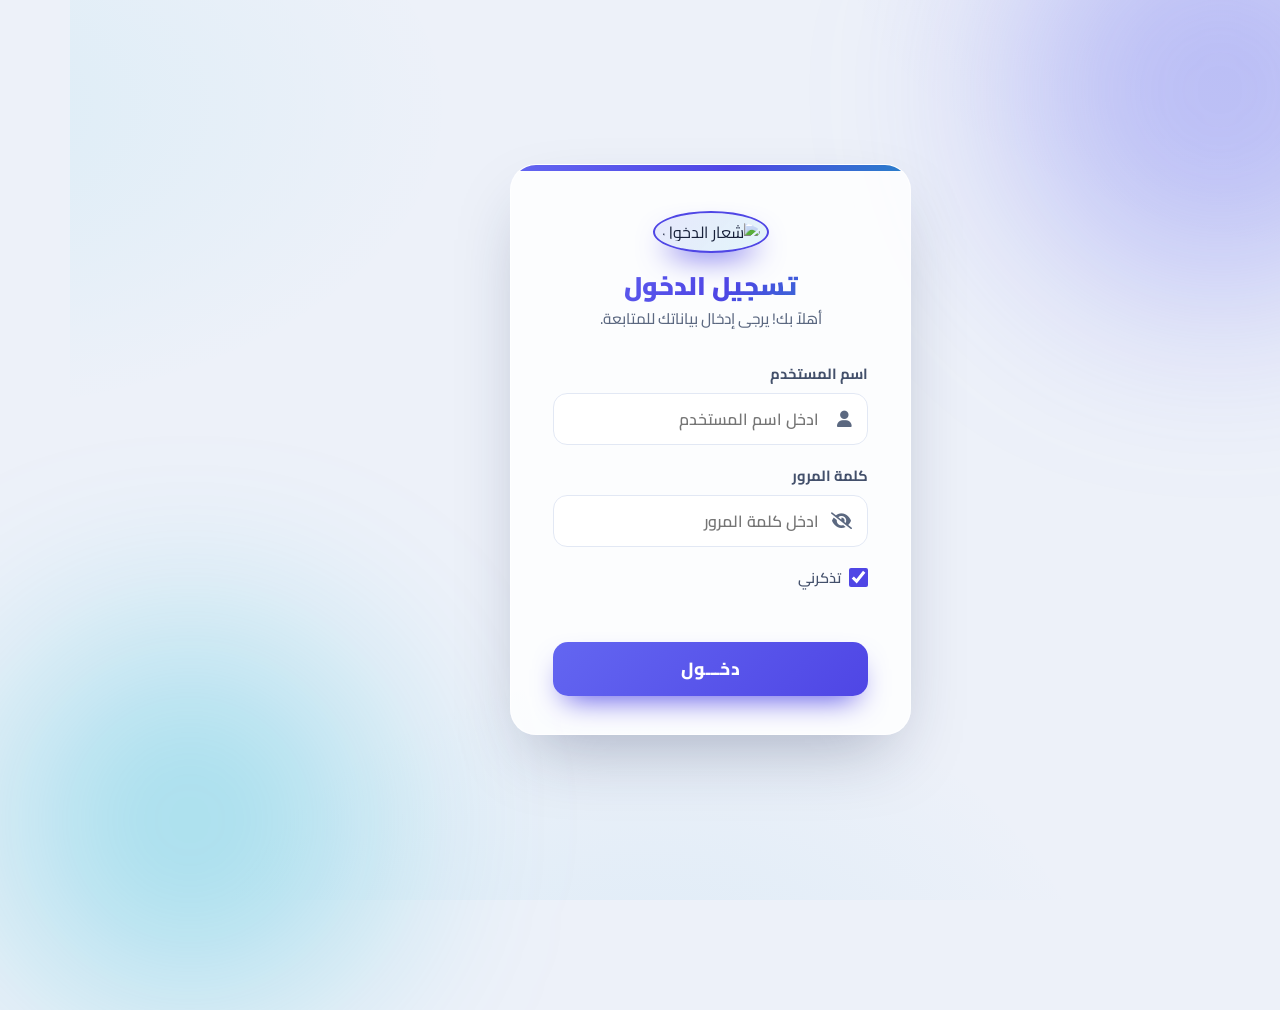
==== index.html @ 840cb621 "Add files via upload" ====
<!DOCTYPE html>
<html lang="ar" dir="rtl">
<head>
    <meta charset="UTF-8">
    <meta name="viewport" content="width=device-width, initial-scale=1.0">
    <title>تسجيل الدخول - لوحة التحكم</title>
    <link rel="preconnect" href="https://cdn.jsdelivr.net" crossorigin>
    <link rel="preconnect" href="https://cdnjs.cloudflare.com" crossorigin>
    <link rel="preconnect" href="https://code.jquery.com" crossorigin>
    <link rel="preconnect" href="https://unpkg.com" crossorigin>
    <link rel="dns-prefetch" href="https://cdn.jsdelivr.net">
    <link rel="dns-prefetch" href="https://cdnjs.cloudflare.com">
    <link rel="dns-prefetch" href="https://code.jquery.com">
    <link rel="dns-prefetch" href="https://unpkg.com">
<link href="https://cdn.jsdelivr.net/npm/bootstrap@5.2.3/dist/css/bootstrap.min.css" rel="stylesheet" integrity="sha384-rbsA2VBKQhggwzxH7pPCaAqO46MgnOM80zW1RWuH61DGLwZJEdK2Kadq2F9CUG65" crossorigin="anonymous">
<link rel="stylesheet" href="https://cdnjs.cloudflare.com/ajax/libs/font-awesome/6.1.1/css/all.min.css" integrity="sha384-/frq1SRXYH/bSyou/HUp/hib7RVN1TawQYja658FEOodR/FQBKVqT9Ol+Oz3Olq5" crossorigin="anonymous" referrerpolicy="no-referrer">
<link href="https://cdn.jsdelivr.net/npm/select2@4.1.0-rc.0/dist/css/select2.min.css" rel="stylesheet" integrity="sha384-OXVF05DQEe311p6ohU11NwlnX08FzMCsyoXzGOaL+83dKAb3qS17yZJxESl8YrJQ" crossorigin="anonymous" />
<link rel="stylesheet" href="https://cdn.jsdelivr.net/npm/select2-bootstrap-5-theme@1.3.0/dist/select2-bootstrap-5-theme.rtl.min.css" integrity="sha384-dHmYdBULIlN1UT/7MFm1UJxGu3C9ZSlZsdfWUpvgCU1wIvwTX2vzDO45ndkHLFgS" crossorigin="anonymous" />
    <link rel="stylesheet" href="style.css">
    <link rel="icon" href="icons/icon.svg" type="image/svg+xml">
    <link rel="manifest" href="manifest.json">
    <meta name="theme-color" content="#4f46e5">
</head>
<body>

    <div id="app-splash" aria-hidden="true">
        <div class="splash-inner">
            <div class="splash-logo"><i class="fa-solid fa-file-lines"></i></div>
            <div class="splash-title">لوحة التحكم</div>
            <div class="splash-loader"></div>
        </div>
    </div>

    <!-- ================================================================
         شاشة تسجيل الدخول
    ================================================================= -->
    <section id="view-login">
        <div class="login-container">
            <div class="login-form">
                <div class="form-header">
                    <img src="https://cdn-icons-png.flaticon.com/512/295/295128.png" alt="شعار الدخول">
                    <h2>تسجيل الدخول</h2>
                    <p>أهلاً بك! يرجى إدخال بياناتك للمتابعة.</p>
                </div>

                <form id="loginForm">
                    <div class="input-group">
                        <label for="username">اسم المستخدم</label>
                        <div class="input-field">
                            <input type="text" id="username" placeholder="ادخل اسم المستخدم" required>
                            <i class="fa-solid fa-user icon"></i>
                        </div>
                    </div>
                    <div class="input-group">
                        <label for="password">كلمة المرور</label>
                        <div class="input-field">
                            <input type="password" id="password" placeholder="ادخل كلمة المرور" required>
                            <i class="fa-solid fa-eye-slash icon toggle-password"></i>
                        </div>
                    </div>

                    <div class="remember-me-group">
                        <input type="checkbox" id="rememberMe" class="remember-check" checked>
                        <label for="rememberMe">تذكرني</label>
                    </div>

                    <p id="errorMessage" class="error-message"></p>
                    <button type="submit" class="submit-btn">دخـــول</button>
                </form>
            </div>
        </div>
    </section>

    <!-- ================================================================
         هيكل التطبيق (الشل) — يظهر بعد تسجيل الدخول
    ================================================================= -->
    <div id="app-shell" class="d-none">
        <!-- =========== NAVBAR START =========== -->
        <nav class="navbar navbar-expand-lg navbar-light bg-white shadow-sm">
            <div class="container-fluid">
                <a class="navbar-brand" href="#/reports">
                    <i class="fa-solid fa-file-lines"></i>
                    لوحة التحكم
                </a>
                <button class="navbar-toggler" type="button" data-bs-toggle="collapse" data-bs-target="#mainNav" aria-controls="mainNav" aria-expanded="false" aria-label="Toggle navigation">
                    <span class="navbar-toggler-icon"></span>
                </button>
                <div class="collapse navbar-collapse" id="mainNav">
                    <ul class="navbar-nav mb-2 mb-lg-0">
                        <li class="nav-item">
                            <a class="nav-link nav-link-reports" data-route="reports" href="#/reports"><i class="fa-solid fa-file-lines me-1"></i>إدخال التقارير</a>
                        </li>
                        <li class="nav-item">
                            <a class="nav-link nav-link-history" data-route="history" href="#/history"><i class="fa-solid fa-clock-rotate-left me-1"></i>سجل التعديلات</a>
                        </li>
                        <li class="nav-item">
                            <a class="nav-link nav-link-movement" data-route="movement" href="#/movement"><i class="fa-solid fa-boxes-stacked me-1"></i>سحب / مرتجع مواد</a>
                        </li>
                        <li class="nav-item"><a class="nav-link nav-link-attendance" data-route="attendance" href="#/attendance"><i class="fa-solid fa-user-clock me-1"></i>الدوام</a></li>
                        <li class="nav-item"><a class="nav-link nav-link-dashboard" data-route="dashboard" href="#/dashboard"><i class="fa-solid fa-chart-line me-1"></i>التحليلات</a></li>
<li class="nav-item"><a class="nav-link nav-link-users" data-route="users" href="#/users" style="display:none;"><i class="fa-solid fa-users-gear me-1"></i>المستخدمون</a></li>
                    </ul>
                    <div class="d-flex align-items-center me-auto">
                        <button type="button" class="btn btn-sm btn-outline-primary me-2" data-refresh-cache title="جلب أحدث البيانات من Google Sheets">
                            <i class="fa-solid fa-arrows-rotate me-1"></i>تحديث البيانات
                        </button>
                        <span id="syncPendingBadge" class="sync-badge d-none" title="عناصر بانتظار المزامنة"></span>
                        <button type="button" class="dark-mode-toggle me-2" id="darkModeToggle" title="تبديل الوضع الداكن/الفاتح">
                            <i class="fa-solid fa-moon"></i><i class="fa-solid fa-sun"></i>
                        </button>
                        <span id="welcomeMessage" class="navbar-text me-3"></span>&nbsp;&nbsp;
                        <button id="logoutBtn" class="btn btn-sm btn-outline-danger"><i class="fa-solid fa-sign-out-alt me-1"></i>تسجيل الخروج</button>
                    </div>
                </div>
            </div>
        </nav>
        <!-- =========== NAVBAR END =========== -->

        <div id="offline-status" class="position-fixed top-0 start-50 translate-middle-x mt-2 px-3 py-2 rounded-pill shadow-sm small fw-bold" style="z-index:1080;display:none;"></div>
        <div id="toast-notification" class="toast-container">
            <div class="toast-message"></div>
        </div>

        <!-- V69: إشعارات الرفض — تظهر للموظف عند فتح الحساب (تقرير/دوام/حركة مادة مرفوضة) -->
        <div id="rejection-notices" class="px-3 mt-2"></div>

        <main id="view-root">

            <!-- ==================== شاشة التقارير ==================== -->
            <section id="view-reports" class="d-none">
                <div class="page-hero">
                    <div class="page-hero-inner">
                        <div class="page-hero-icon"><i class="fa-solid fa-file-lines"></i></div>
                        <div>
                            <h1 class="page-hero-title">إدخال التقارير</h1>
                            <p class="page-hero-sub">سجّل تقارير المبيعات والمصاريف وحركات النقطة ميدانيًا مع دعم المسح الضوئي بالباركود.</p>
                        </div>
                    </div>
                </div>

                <div class="main-container">
                    <form id="reportForm" class="needs-validation" novalidate>
                        <!-- Report Info Card -->
                        <div class="card form-card">
                            <div class="card-header collapsible-header" data-bs-toggle="collapse" data-bs-target="#collapseReportInfo">
                                <span><i class="fa-solid fa-file-invoice me-2"></i>معلومات التقرير الأساسية</span>
                                <i class="fa-solid fa-chevron-up collapse-icon"></i>
                            </div>
                            <div id="collapseReportInfo" class="collapse show">
                                <div class="card-body">
                                    <div class="row g-3">
                                        <div class="col-md-4 location-field">
                                            <label class="form-label">المحافظة</label>
                                            <div class="location-control">
                                                <select id="governorate" class="form-select" required><option value="" selected disabled>اختر...</option></select>
                                                <button type="button" class="btn btn-outline-success location-add-btn" data-add-location="governorate" title="إضافة محافظة" aria-label="إضافة محافظة"><i class="fa-solid fa-plus"></i></button>
                                            </div>
                                        </div>
                                        <div class="col-md-4 location-field">
                                            <label class="form-label">المنطقة</label>
                                            <div class="location-control">
                                                <select id="region" class="form-select" required><option value="" selected disabled>اختر...</option></select>
                                                <button type="button" class="btn btn-outline-success location-add-btn" data-add-location="region" title="إضافة منطقة" aria-label="إضافة منطقة"><i class="fa-solid fa-plus"></i></button>
                                            </div>
                                        </div>
                                        <div class="col-md-4 location-field">
                                            <label class="form-label">اسم المحل</label>
                                            <div class="location-control">
                                                <select id="market_name" class="form-select" required><option value="" selected disabled>اختر...</option></select>
                                                <button type="button" class="btn btn-outline-success location-add-btn" data-add-location="market" title="إضافة اسم محل" aria-label="إضافة اسم محل"><i class="fa-solid fa-plus"></i></button>
                                            </div>
                                        </div>
                                        <div class="col-12">
                                            <div class="border rounded-3 p-3 bg-light">
                                                <div class="d-flex flex-wrap align-items-center justify-content-between gap-2 mb-2">
                                                    <span class="form-label mb-0 fw-bold"><i class="fa-solid fa-location-dot me-1"></i>موقع المحل (GPS)</span>
                                                <div class="d-flex flex-wrap align-items-center gap-2">
                                                    <button type="button" class="btn btn-outline-primary btn-sm" id="getMyLocationBtn" title="تحديد موقع المحل عبر نظام تحديد المواقع"><i class="fa-solid fa-location-crosshairs me-1"></i>تحديد موقعي</button>
                                                    <span id="gpsStatus" class="small text-muted"></span>
                                                    <a id="openMapsLink" class="btn btn-sm btn-outline-secondary d-none" target="_blank" rel="noopener"><i class="fa-solid fa-map me-1"></i>فتح في خرائط جوجل</a>
                                                </div>
                                                </div>
                                                <div class="row g-2">
                                                    <div class="col-md-6">
                                                        <label class="form-label small text-muted mb-1">خط العرض (latitude)</label>
                                                        <input type="text" id="latitude" class="form-control form-control-sm" readonly placeholder="—" autocomplete="off">
                                                    </div>
                                                    <div class="col-md-6">
                                                        <label class="form-label small text-muted mb-1">خط الطول (longitude)</label>
                                                        <input type="text" id="longitude" class="form-control form-control-sm" readonly placeholder="—" autocomplete="off">
                                                    </div>
                                                </div>
                                            </div>
                                        </div>
                                        <div class="col-md-4"><label class="form-label">نوع الحملة</label><select id="campaign" class="form-select" required><option value="" selected disabled>اختر...</option><option value="بن الحموي">بن الحموي</option><option value="ايس كوفي">ايس كوفي</option><option value="سيتي كافيه">سيتي كافيه</option><option value="مرة سائلة">مرة سائلة</option><option value="شاملة">شاملة</option><option value="مهرجان">مهرجان</option></select></div>
                                        <div class="col-md-4"><label class="form-label">نوع الحدث</label><select id="event" class="form-select" required><option value="" selected disabled>اختر...</option><option value="ترويج مباشر">ترويج مباشر</option><option value="ترويج وبيع غير مباشر">ترويج وبيع غير مباشر</option><option value="ترويج وبيع مباشر">ترويج وبيع مباشر</option><option value="ترويج مولات">ترويج مولات</option></select></div>
                                        <div class="col-md-4"><label class="form-label">عدد أيام الحدث</label><input type="number" id="eventDays" class="form-control" min="1" value="1" required/></div>
                                        <div class="col-md-4"><label class="form-label">التاريخ</label><input type="date" id="date" class="form-control" required/></div>
                                        <div class="col-md-4"><label class="form-label">من الساعة</label><input type="time" id="timeFrom" class="form-control" required/></div>
                                        <div class="col-md-4"><label class="form-label">إلى الساعة</label><input type="time" id="timeTo" class="form-control" required/></div>
                                        <hr class="my-3">
                                        <div class="col-md-4"><label class="form-label">المشرف</label><input type="text" id="supervisor" class="form-control" readonly></div>
                                        <div class="col-md-4"><label class="form-label">تبعية الجرد</label><select id="inventoryDependency" class="form-select" required><option value="" selected disabled>اختر...</option></select></div>
                                        <div class="col-md-4"><label class="form-label">منسق النقطة</label><select id="coordinator" class="form-select" required><option value="" selected disabled>اختر...</option></select></div>
                                        <div class="col-md-8">
                                            <label class="form-label">الأشخاص المتواجدين ضمن النقطة</label>
                                            <input type="hidden" id="promoter1" value="">
                                            <input type="hidden" id="promoter2" value="">
                                            <input type="hidden" id="promoter3" value="">
                                            <input type="hidden" id="promoter4" value="">
                                            <button type="button" class="btn btn-outline-primary w-100 text-start" id="openPromotersBtn">
                                                <center><i class="fa-solid fa-users me-1"></i>
                                                <span id="selectedPromotersText">اختر الأشخاص المتواجدين ضمن النقطة...</span></center>
                                            </button>
                                            <div id="selectedPromotersBadges" class="mt-2 d-flex flex-wrap gap-1"></div>
                                        </div>
                                        <div class="col-md-4">
                                            <label class="form-label" for="phoneNumber">رقم هاتف صاحب المحل</label>
                                            <input type="tel" id="phoneNumber" class="form-control" inputmode="tel" autocomplete="tel" placeholder="09XXXXXX65" style="text-align: right;">
                                        </div>
                                    </div>
                                </div>
                            </div>
                        </div>

                        <!-- Sales Card -->
                        <div class="card form-card" id="salesCard">
                            <div class="card-header collapsible-header" data-bs-toggle="collapse" data-bs-target="#collapseSalesTable">
                                <span><i class="fa-solid fa-cash-register me-2"></i>جدول المبيعات</span>
                                <i class="fa-solid fa-chevron-up collapse-icon"></i>
                            </div>
                            <div id="collapseSalesTable" class="collapse show">
                                <div class="card-body border-bottom bg-light">
                                    <div class="row g-2 align-items-end">
                                        <div class="col-md-8">
                                            <label for="barcodeInput" class="form-label fw-bold"><i class="fa-solid fa-barcode me-1"></i>مسح / إدخال الباركود</label>
                                            <div class="form-text">USB Scanner يعمل مباشرة مثل لوحة المفاتيح. بعد المسح اضغط Enter إذا لم يرسله الجهاز تلقائياً.</div>
                                            <input type="text" id="barcodeInput" class="form-control form-control-lg" inputmode="numeric" autocomplete="off" placeholder="امسح الباركود بواسطة USB أو اكتبه هنا...">
                                        </div>
                                        <div class="col-md-4 d-flex gap-2">
                                            <button type="button" id="scanBarcodeCameraBtn" class="btn btn-primary btn-lg flex-fill">
                                                <i class="fa-solid fa-camera me-1"></i> مسح بالكاميرا
                                            </button>
                                            <button type="button" id="clearBarcodeBtn" class="btn btn-outline-secondary btn-lg" title="مسح الحقل">
                                                <i class="fa-solid fa-xmark"></i>
                                            </button>
                                        </div>
                                    </div>
                                    <div id="barcodeStatus" class="small mt-2" aria-live="polite"></div>
                                </div>
                                <div class="table-responsive">
                                    <table class="table table-bordered table-hover mb-0">
                                        <thead class="table-light"><tr><th>المادة</th><th style="width: 130px;">السعر</th><th style="width: 130px;">الكمية</th><th style="width: 150px;">المجموع</th><th style="width: 90px;">إجراء</th></tr></thead>
                                        <tbody id="sales-table-body"></tbody>
                                        <tfoot class="table-light fw-bold"><tr><td class="text-end" colspan="2">الإجمالي:</td><td id="totalQuantity">0</td><td id="grandTotal">0.00</td><td></td></tr></tfoot>
                                    </table>
                                </div>
                                <div class="card-footer bg-light text-center"><button type="button" id="add-sale-row" class="btn btn-sm btn-outline-primary"><i class="fa-solid fa-plus"></i> إضافة مواد للبيع</button></div>
                            </div>
                        </div>

                        <!-- Competitor Sales Card -->
                        <div class="card form-card" id="competitorSalesCard" style="display:none;">
                            <div class="card-header collapsible-header" data-bs-toggle="collapse" data-bs-target="#collapseCompetitorSalesTable">
                                <span><i class="fa-solid fa-store me-2"></i>مبيعات المنافس</span>
                                <i class="fa-solid fa-chevron-up collapse-icon"></i>
                            </div>
                            <div id="collapseCompetitorSalesTable" class="collapse show">
                                <div class="card-body border-bottom bg-light">
                                    <div class="row g-2 align-items-end">
                                        <div class="col-md-8">
                                            <label for="competitorBarcodeInput" class="form-label fw-bold"><i class="fa-solid fa-barcode me-1"></i>مسح / إدخال الباركود</label>
                                            <div class="form-text">USB Scanner يعمل مباشرة مثل لوحة المفاتيح. بعد المسح اضغط Enter إذا لم يرسله الجهاز تلقائياً.</div>
                                            <input type="text" id="competitorBarcodeInput" class="form-control form-control-lg" inputmode="numeric" autocomplete="off" placeholder="امسح باركود مادة المنافس بواسطة USB أو اكتبه هنا...">
                                        </div>
                                        <div class="col-md-4 d-flex gap-2">
                                            <button type="button" id="scanCompetitorBarcodeCameraBtn" class="btn btn-primary btn-lg flex-fill"><i class="fa-solid fa-camera me-1"></i> مسح بالكاميرا</button>
                                            <button type="button" id="clearCompetitorBarcodeBtn" class="btn btn-outline-secondary btn-lg" title="مسح الحقل"><i class="fa-solid fa-xmark"></i></button>
                                        </div>
                                    </div>
                                    <div id="competitorBarcodeStatus" class="small mt-2" aria-live="polite"></div>
                                </div>
                                <div class="table-responsive">
                                    <table class="table table-bordered table-hover mb-0">
                                        <thead class="table-light"><tr><th>المادة</th><th style="width: 130px;">السعر</th><th style="width: 130px;">الكمية</th><th style="width: 150px;">المجموع</th><th style="width: 90px;">إجراء</th></tr></thead>
                                        <tbody id="competitor-sales-table-body"></tbody>
                                        <tfoot class="table-light fw-bold"><tr><td class="text-end" colspan="2">الإجمالي:</td><td id="competitorTotalQuantity">0</td><td id="competitorGrandTotal">0.00</td><td></td></tr></tfoot>
                                    </table>
                                </div>
                                <div class="card-footer bg-light text-center"><button type="button" id="add-competitor-sale-row" class="btn btn-sm btn-outline-primary"><i class="fa-solid fa-plus"></i> إضافة مواد للبيع</button></div>
                            </div>
                        </div>

                        <!-- Expenses Card -->
                        <div class="card form-card">
                            <div class="card-header collapsible-header" data-bs-toggle="collapse" data-bs-target="#collapseExpensesTable">
                                <span><i class="fa-solid fa-file-alt me-2"></i>جدول المصاريف</span>
                                <i class="fa-solid fa-chevron-up collapse-icon"></i>
                            </div>
                            <div id="collapseExpensesTable" class="collapse show">
                                <div class="card-body border-bottom bg-light">
                                    <div class="row g-2 align-items-end">
                                        <div class="col-md-8">
                                            <label for="expenseBarcodeInput" class="form-label fw-bold"><i class="fa-solid fa-barcode me-1"></i>مسح / إدخال باركود مادة التذوق</label>
                                            <div class="form-text">سيتم البحث فقط ضمن المواد المصنفة «مادة تذوق»  .</div>
                                            <input type="text" id="expenseBarcodeInput" class="form-control form-control-lg" inputmode="numeric" autocomplete="off" placeholder="امسح الباركود بواسطة USB أو اكتبه هنا...">
                                        </div>
                                        <div class="col-md-4 d-flex gap-2">
                                            <button type="button" id="scanExpenseBarcodeCameraBtn" class="btn btn-primary btn-lg flex-fill">
                                                <i class="fa-solid fa-camera me-1"></i> مسح بالكاميرا
                                            </button>
                                            <button type="button" id="clearExpenseBarcodeBtn" class="btn btn-outline-secondary btn-lg" title="مسح الحقل">
                                                <i class="fa-solid fa-xmark"></i>
                                            </button>
                                        </div>
                                    </div>
                                    <div id="expenseBarcodeStatus" class="small mt-2" aria-live="polite"></div>
                                </div>
                                <div class="table-responsive">
                                    <table class="table table-bordered table-hover mb-0">
                                        <thead class="table-light"><tr><th>المادة</th><th style="width: 130px;">الكمية</th><th style="width: 90px;">إجراء</th></tr></thead>
                                        <tbody id="expenses-table-body"></tbody>
                                    </table>
                                </div>
                                <div class="card-footer bg-light text-center"><button type="button" id="add-expense-row" class="btn btn-sm btn-outline-primary"><i class="fa-solid fa-plus"></i> إضافة مصاريف</button></div>
                            </div>
                        </div>

                        <!-- Notes Card -->
                        <div class="card form-card">
                            <div class="card-header collapsible-header collapsed" data-bs-toggle="collapse" data-bs-target="#collapseNotes">
                                <span><i class="fa-solid fa-receipt me-2"></i>الملاحظات</span>
                                <i class="fa-solid fa-chevron-up collapse-icon"></i>
                            </div>
                            <div id="collapseNotes" class="collapse">
                                <div class="card-body"><label for="notes" class="form-label">ملاحظات إضافية</label><textarea id="notes" class="form-control" rows="4" placeholder="اكتب ملاحظاتك هنا..."></textarea></div>
                            </div>
                        </div>

                        <div id="draftStatus" class="auto-save-indicator small text-center mb-2" aria-live="polite"></div>
                        <div class="d-flex justify-content-center gap-2 mb-3 flex-wrap">
                            <button type="button" id="restoreLastPointBtn" class="btn btn-sm btn-outline-info d-none"><i class="fa-solid fa-clock-rotate-left me-1"></i> استعادة آخر نقطة</button>
                        </div>
                        <div class="text-center my-4 d-flex justify-content-center gap-2">
                            <button type="submit" class="btn btn-primary main-submit-btn"><i class="fa-solid fa-paper-plane"></i> إرسال التقرير</button>
                            <button type="button" id="submitAndAddAnotherBtn" class="btn btn-success"><i class="fa-solid fa-plus-circle"></i> إرسال وإضافة آخر</button>
                        </div>
                    </form>
                </div>

                <!-- MODAL FOR SUCCESS MESSAGE -->
                <div class="modal fade" id="successModal" tabindex="-1" aria-hidden="true">
                    <div class="modal-dialog modal-dialog-centered">
                        <div class="modal-content">
                            <div class="modal-header bg-success text-white">
                                <h5 class="modal-title">تم بنجاح!</h5>
                                <button type="button" class="btn-close btn-close-white" data-bs-dismiss="modal" aria-label="Close"></button>
                            </div>
                            <div class="modal-body text-center">
                                <p class="fs-5">التقرير قيد الحفظ في الخلفية...</p>
                                <div id="success-spinner" class="spinner-border spinner-border-sm text-primary" role="status">
                                    <span class="visually-hidden">Loading...</span>
                                </div>
                            </div>
                            <div class="modal-footer">
                                <button type="button" class="btn btn-secondary" data-bs-dismiss="modal">إغلاق</button>
                                <a href="#" id="viewReportBtn" class="btn btn-primary disabled">عرض التقرير في السجل</a>
                            </div>
                        </div>
                    </div>
                </div>

                <!-- MODAL FOR PRODUCT SELECTION -->
                <div class="modal fade" id="productSelectionModal" tabindex="-1" aria-labelledby="productSelectionModalLabel" aria-hidden="true">
                    <div class="modal-dialog modal-lg modal-dialog-centered">
                        <div class="modal-content">
                            <div class="modal-header">
                                <h5 class="modal-title" id="productSelectionModalLabel">اختيار مواد المبيعات</h5>
                                <button type="button" class="btn-close" data-bs-dismiss="modal" aria-label="Close"></button>
                            </div>
                            <div class="modal-body">
                                <div class="mb-3"><input type="text" id="productSearchInput" class="form-control" placeholder="ابحث عن مادة..."></div>
                                <div class="table-responsive"><table class="table table-hover" id="productSelectionTable"><thead><tr><th style="width: 50px;">اختيار</th><th>اسم المادة</th></tr></thead><tbody></tbody></table></div>
                            </div>
                            <div class="modal-footer">
                                <button type="button" class="btn btn-secondary" data-bs-dismiss="modal">إغلاق</button>
                                <button type="button" class="btn btn-primary" id="addSelectedProductsBtn">إضافة المواد المحددة</button>
                            </div>
                        </div>
                    </div>
                </div>

                <!-- MODAL FOR COMPETITOR PRODUCTS -->
                <div class="modal fade" id="competitorProductSelectionModal" tabindex="-1" aria-labelledby="competitorProductSelectionModalLabel" aria-hidden="true">
                    <div class="modal-dialog modal-lg modal-dialog-centered">
                        <div class="modal-content">
                            <div class="modal-header">
                                <h5 class="modal-title" id="competitorProductSelectionModalLabel">اختيار مواد المنافس</h5>
                                <button type="button" class="btn-close" data-bs-dismiss="modal" aria-label="Close"></button>
                            </div>
                            <div class="modal-body">
                                <div class="mb-3"><input type="text" id="competitorProductSearchInput" class="form-control" placeholder="ابحث عن مادة المنافس..."></div>
                                <div class="table-responsive"><table class="table table-hover" id="competitorProductSelectionTable"><thead><tr><th style="width:50px;">اختيار</th><th>اسم المادة</th></tr></thead><tbody></tbody></table></div>
                            </div>
                            <div class="modal-footer">
                                <button type="button" class="btn btn-secondary" data-bs-dismiss="modal">إغلاق</button>
                                <button type="button" class="btn btn-primary" id="addSelectedCompetitorProductsBtn">إضافة المواد المحددة</button>
                            </div>
                        </div>
                    </div>
                </div>

                <!-- MODAL FOR PROMOTERS AT POINT -->
                <div class="modal fade" id="promotersSelectionModal" tabindex="-1" aria-labelledby="promotersSelectionModalLabel" aria-hidden="true">
                    <div class="modal-dialog modal-lg modal-dialog-centered">
                        <div class="modal-content">
                            <div class="modal-header">
                                <h5 class="modal-title" id="promotersSelectionModalLabel">الأشخاص المتواجدين ضمن النقطة</h5>
                                <button type="button" class="btn-close" data-bs-dismiss="modal" aria-label="Close"></button>
                            </div>
                            <div class="modal-body">
                                <input type="text" id="promotersSearchInput" class="form-control mb-3" placeholder="ابحث عن موظف...">
                                <div class="table-responsive">
                                    <table class="table table-hover align-middle" id="promotersSelectionTable">
                                        <thead><tr><th style="width:70px;">اختيار</th><th>اسم الموظف</th></tr></thead>
                                        <tbody></tbody>
                                    </table>
                                </div>
                                <div id="promotersEmptyMessage" class="text-center text-muted d-none">لا يوجد مروجون متاحون.</div>
                                <div class="alert alert-info py-2 mb-0 mt-3">يمكن اختيار جميع الأشخاص المتواجدين مباشرة، وسيتم حفظهم مع التقرير.</div>
                            </div>
                            <div class="modal-footer">
                                <button type="button" class="btn btn-secondary" data-bs-dismiss="modal">إلغاء</button>
                                <button type="button" class="btn btn-primary" id="savePromotersBtn"><i class="fa-solid fa-check me-1"></i> حفظ الأشخاص المحددين</button>
                            </div>
                        </div>
                    </div>
                </div>

                <!-- MODAL FOR BARCODE CAMERA -->
                <div class="modal fade" id="barcodeCameraModal" tabindex="-1" aria-labelledby="barcodeCameraModalLabel" aria-hidden="true">
                    <div class="modal-dialog modal-dialog-centered">
                        <div class="modal-content">
                            <div class="modal-header">
                                <h5 class="modal-title" id="barcodeCameraModalLabel"><i class="fa-solid fa-camera me-1"></i> مسح الباركود بالكاميرا</h5>
                                <button type="button" class="btn-close" data-bs-dismiss="modal" aria-label="Close"></button>
                            </div>
                            <div class="modal-body">
                                <div id="barcode-reader" style="width:100%;"></div>
                                <div id="cameraScannerStatus" class="text-center text-muted small mt-2">وجّه الكاميرا نحو الباركود. يجب فتح الموقع عبر HTTPS والسماح للمتصفح بالكاميرا.</div>
                            </div>
                            <div class="modal-footer">
                                <button type="button" class="btn btn-secondary" data-bs-dismiss="modal">إغلاق</button>
                            </div>
                        </div>
                    </div>
                </div>

                <!-- MODAL FOR EXPENSE SELECTION -->
                <div class="modal fade" id="expenseSelectionModal" tabindex="-1" aria-labelledby="expenseSelectionModalLabel" aria-hidden="true">
                    <div class="modal-dialog modal-lg modal-dialog-centered">
                        <div class="modal-content">
                            <div class="modal-header">
                                <h5 class="modal-title" id="expenseSelectionModalLabel">اختيار مواد التذوق</h5>
                                <button type="button" class="btn-close" data-bs-dismiss="modal" aria-label="Close"></button>
                            </div>
                            <div class="modal-body">
                                <div class="mb-3"><input type="text" id="expenseSearchInput" class="form-control" placeholder="ابحث عن مادة تذوق..."></div>
                                <div class="table-responsive"><table class="table table-hover" id="expenseSelectionTable"><thead><tr><th style="width: 50px;">اختيار</th><th>اسم المصروف</th></tr></thead><tbody></tbody></table></div>
                            </div>
                            <div class="modal-footer">
                                <button type="button" class="btn btn-secondary" data-bs-dismiss="modal">إغلاق</button>
                                <button type="button" class="btn btn-primary" id="addSelectedExpensesBtn">إضافة مواد التذوق المحددة</button>
                            </div>
                        </div>
                    </div>
                </div>

                <!-- إضافة بيانات جديدة إلى Locations -->
                <div class="modal fade" id="addLocationModal" tabindex="-1" aria-labelledby="addLocationModalLabel" aria-hidden="true">
                    <div class="modal-dialog modal-dialog-centered">
                        <div class="modal-content">
                            <div class="modal-header">
                                <h5 class="modal-title" id="addLocationModalLabel">إضافة بيانات جديدة</h5>
                                <button type="button" class="btn-close" data-bs-dismiss="modal" aria-label="Close"></button>
                            </div>
                            <form id="addLocationForm">
                                <div class="modal-body">
                                    <input type="hidden" id="addLocationType">
                                    <div id="addLocationContext" class="alert alert-info py-2"></div>
                                    <label for="addLocationValue" class="form-label">القيمة الجديدة</label>
                                    <input type="text" id="addLocationValue" class="form-control" required autocomplete="off">
                                </div>
                                <div class="modal-footer">
                                    <button type="button" class="btn btn-secondary" data-bs-dismiss="modal">إلغاء</button>
                                    <button type="submit" class="btn btn-success" id="saveLocationBtn"><i class="fa-solid fa-save me-1"></i>حفظ</button>
                                </div>
                            </form>
                        </div>
                    </div>
                </div>
            </section>

            <!-- ==================== شاشة السجل ==================== -->
            <section id="view-history" class="d-none">
                <div class="page-hero">
                    <div class="page-hero-inner">
                        <div class="page-hero-icon"><i class="fa-solid fa-clock-rotate-left"></i></div>
                        <div>
                            <h1 class="page-hero-title">سجل التعديلات</h1>
                            <p class="page-hero-sub">تصفّح جميع التقارير المُدخلة وابحث فيها وصدّرها، وعدّل أي تقرير عند الحاجة.</p>
                        </div>
                    </div>
                </div>

                <div class="main-container">
                    <div class="card history-card">
                        <div class="card-header bg-white d-flex flex-wrap justify-content-between align-items-center gap-3">
                            <h5 class="mb-0 text-dark"><i class="fa-solid fa-history me-2"></i><span id="historyTitle">سجل تقاريري</span></h5>
                            <div class="d-flex align-items-center gap-2 flex-wrap">
                                <div id="historyEmployeeFilterWrap" class="d-none">
                                    <select id="historyEmployeeFilterSelect" class="form-select form-select-sm" style="min-width:190px;"></select>
                                </div>
                                <span id="reportsCount" class="badge bg-primary fs-6">0 تقرير</span><div class="search-bar"><input type="text" id="searchInput" class="form-control form-control-sm" placeholder="ابحث في تقاريرك..."><i class="fa fa-search"></i></div>
                                <button type="button" class="btn btn-sm btn-outline-success" id="exportHistoryCSV" title="تصدير التقارير إلى CSV"><i class="fa-solid fa-file-csv me-1"></i>تصدير CSV</button>
                                <button type="button" class="btn btn-sm btn-outline-success" id="exportHistoryXLSX" title="تصدير التقارير إلى Excel"><i class="fa-solid fa-file-excel me-1"></i>تصدير Excel</button>
                            </div>
                        </div>
                        <div class="card-body">
                            <div class="d-flex flex-wrap gap-2 mb-3 align-items-center" id="historyFiltersWrap">
                                <select id="historyCampaignFilter" class="form-select form-select-sm" style="min-width:140px;" data-label="كل الحملات"><option value="">كل الحملات</option></select>
                                <select id="historyEventFilter" class="form-select form-select-sm" style="min-width:150px;" data-label="كل الأحداث"><option value="">كل الأحداث</option></select>
                                <select id="historyStatusFilter" class="form-select form-select-sm" style="min-width:140px;" data-label="كل الحالات"><option value="">كل الحالات</option><option value="approved">معتمد</option><option value="rejected">مرفوض</option><option value="pending">قيد المراجعة</option></select>
                                <input type="text" id="historyIdFilter" class="form-control form-control-sm" style="max-width:210px;" placeholder="رقم التقرير / الباركود..." autocomplete="off" dir="ltr">
                                <button type="button" class="btn btn-sm btn-outline-danger" id="clearHistoryFiltersBtn" title="مسح الفلاتر والبحث"><i class="fa-solid fa-xmark me-1"></i>مسح</button>
                            </div>
                            <div class="accordion" id="reports-accordion"></div>
                            <div class="text-center d-none mt-3" id="loadMoreReportsWrap"><button type="button" class="btn btn-outline-primary btn-sm" id="loadMoreReportsBtn"><i class="fa-solid fa-angles-down me-1"></i> عرض المزيد</button></div>
                            <div id="no-results-message" class="alert alert-secondary text-center d-none"></div>
                        </div>
                    </div>
                </div>

                <!-- MODAL: QR CODE لتعديل التقرير بسرعة -->
                <div class="modal fade" id="qrModal" tabindex="-1" aria-labelledby="qrModalLabel" aria-hidden="true">
                    <div class="modal-dialog modal-dialog-centered">
                        <div class="modal-content">
                            <div class="modal-header">
                                <h5 class="modal-title" id="qrModalLabel"><i class="fa-solid fa-qrcode me-1"></i> رمز QR للتعديل السريع</h5>
                                <button type="button" class="btn-close" data-bs-dismiss="modal" aria-label="Close"></button>
                            </div>
                            <div class="modal-body text-center">
                                <div id="qrCanvasWrap"></div>
                                <p class="small text-muted">امسح الرمز بجهاز آخر ليفتح التقرير مباشرة في وضع التعديل.</p>
                                <div class="input-group">
                                    <input type="text" id="qrEditLink" class="form-control form-control-sm" readonly dir="ltr" style="direction:ltr;">
                                    <button class="btn btn-outline-secondary btn-sm" type="button" id="qrCopyLinkBtn" title="نسخ الرابط"><i class="fa-regular fa-copy"></i></button>
                                </div>
                            </div>
                            <div class="modal-footer">
                                <button type="button" class="btn btn-secondary" data-bs-dismiss="modal">إغلاق</button>
                            </div>
                        </div>
                    </div>
                </div>

                <!-- MODAL: تفاصيل عناصر المزامنة المعلّقة -->
                <div class="modal fade" id="syncDetailsModal" tabindex="-1" aria-labelledby="syncDetailsModalLabel" aria-hidden="true">
                    <div class="modal-dialog modal-lg modal-dialog-centered">
                        <div class="modal-content">
                            <div class="modal-header">
                                <h5 class="modal-title" id="syncDetailsModalLabel"><i class="fa-solid fa-cloud-arrow-up me-1"></i> عناصر بانتظار المزامنة</h5>
                                <button type="button" class="btn-close" data-bs-dismiss="modal" aria-label="Close"></button>
                            </div>
                            <div class="modal-body">
                                <div id="syncListStatus" class="small text-muted mb-2"></div>
                                <div id="syncListContainer" class="list-group"></div>
                            </div>
                            <div class="modal-footer">
                                <button type="button" class="btn btn-secondary" data-bs-dismiss="modal">إغلاق</button>
                                <button type="button" class="btn btn-primary" id="syncNowBtn"><i class="fa-solid fa-arrows-rotate me-1"></i> مزامنة الآن</button>
                            </div>
                        </div>
                    </div>
                </div>
            </section>

            <!-- ==================== شاشة السحب/المرتجع ==================== -->
            <section id="view-movement" class="d-none">
                <div class="page-hero">
                    <div class="page-hero-inner">
                        <div class="page-hero-icon"><i class="fa-solid fa-boxes-stacked"></i></div>
                        <div>
                            <h1 class="page-hero-title">سحب / مرتجع مواد</h1>
                            <p class="page-hero-sub">أدر محصلة موادك الشخصية، وسجّل عمليات السحب والمرتجع مع متابعة المتبقي لديك.</p>
                        </div>
                    </div>
                </div>

                <div class="main-container">
                    <div class="card form-card">
                        <div class="card-header">
                            <span><i class="fa-solid fa-boxes-stacked me-2"></i>سحب / مرتجع مواد — محصلتي الشخصية</span>
                        </div>
                        <div class="card-body">
                            <div class="alert alert-info py-2 mb-0">
                                كل ما تسجّله هنا مرتبط بحسابك أنت: كل مستخدم يرى فقط سحبه ومرتجعه ومحصلة المواد الباقية معه.
                                عند حفظ أي تقرير يحتوي على مصاريف، تُطرح كميات المصاريف تلقائياً
                                من محصلتك (تظهر في السجل كحركة "صرف (تلقائي)"). أما إرسال صافي المحصلة إلى المبيعات يتم <strong>يدوياً</strong>: عند الضغط على الزر تختار التقرير الذي ستضاف إليه هذه المبيعات.
                            </div>
                            <div id="movementEmployeeFilterWrap" class="mt-3 d-none">
                                <label for="movementEmployeeFilterSelect" class="form-label mb-1 fw-bold">عرض بيانات:</label>
                                <select id="movementEmployeeFilterSelect" class="form-select form-select-sm" style="max-width:320px;"></select>
                            </div>
                            <div id="reportInfoBox" class="alert alert-success mt-3"></div>
                        </div>
                    </div><br/>

                    <div id="movementWorkArea">
                        <div id="movementEntryCard" class="card form-card">
                            <div class="card-header collapsible-header" data-bs-toggle="collapse" data-bs-target="#collapseMovementEntry">
                                <span><i class="fa-solid fa-right-left me-2"></i>تسجيل سحب / مرتجع مواد</span>
                                <i class="fa-solid fa-chevron-up collapse-icon"></i>
                            </div>
                            <div id="collapseMovementEntry" class="collapse show">
                                <div class="card-body border-bottom bg-light text-center">
                                    <button type="button" id="addMovementRowBtn" class="btn btn-outline-primary">
                                        <i class="fa-solid fa-plus me-1"></i> إضافة مادة
                                    </button>
                                </div>
                                <div class="table-responsive">
                                    <table class="table table-bordered table-hover mb-0">
                                        <thead class="table-light">
                                            <tr><th>المادة</th><th style="width:120px;">الكمية</th><th style="width:160px;">رقم الفاتورة</th><th style="width:170px;">العملية</th><th style="width:90px;">إجراء</th></tr>
                                        </thead>
                                        <tbody id="movement-table-body"></tbody>
                                    </table>
                                </div>
                                <div class="card-footer bg-light text-center">
                                    <button type="button" id="saveMovementBtn" class="btn btn-success">
                                        <i class="fa-solid fa-floppy-disk me-1"></i> حفظ الحركة
                                    </button>
                                </div>
                            </div>
                        </div><br/>

                        <div class="card form-card">
                            <div class="card-header collapsible-header" data-bs-toggle="collapse" data-bs-target="#collapseMovementHistory">
                                <span><i class="fa-solid fa-clock-rotate-left me-2"></i>سجل حركات السحب والمرتجع</span>
                                <i class="fa-solid fa-chevron-up collapse-icon"></i>
                            </div>
                            <div id="collapseMovementHistory" class="collapse show">
                                <div class="table-responsive">
                                    <table class="table table-sm table-bordered mb-0">
                                        <thead class="table-light">
                                            <tr><th>المادة</th><th>الكمية</th><th>رقم الفاتورة</th><th>العملية</th><th>التاريخ</th><th>التقرير</th><th>المستخدم</th><th id="movementReviewHead" class="d-none">المراجعة</th></tr>
                                        </thead>
                                        <tbody id="movement-history-body">
                                            <tr><td colspan="7" class="text-center text-muted">لا توجد حركات مسجلة بعد</td></tr>
                                        </tbody>
                                    </table>
                                </div>
                            </div>
                        </div><br/>

                        <div class="card form-card">
                            <div class="card-header collapsible-header" data-bs-toggle="collapse" data-bs-target="#collapseInventorySummary">
                                <span><i class="fa-solid fa-clipboard-list me-2"></i>محصلة المواد الباقية معي</span>
                                <i class="fa-solid fa-chevron-up collapse-icon"></i>
                            </div>
                            <div id="collapseInventorySummary" class="collapse show">
                                <div class="table-responsive">
                                    <table class="table table-bordered mb-0">
                                        <thead class="table-light">
                                            <tr><th>المادة</th><th>إجمالي السحب</th><th>إجمالي المرتجع</th><th>إجمالي الصرف (تلقائي من جميع التقارير)</th><th>إجمالي المبيعات المُرسَلة</th><th>المتبقي معي (الصافي)</th></tr>
                                        </thead>
                                        <tbody id="inventory-summary-body">
                                            <tr><td colspan="6" class="text-center text-muted">لا توجد بيانات بعد</td></tr>
                                        </tbody>
                                    </table>
                                </div>
                                <div class="card-footer bg-light text-center">
                                    <button type="button" id="closeOutTallyBtn" class="btn btn-primary">
                                        <i class="fa-solid fa-paper-plane me-1"></i> إرسال صافي المحصلة إلى المبيعات
                                    </button>
                                </div>
                            </div>
                        </div>
                    </div>
                </div>

                <!-- MODAL FOR REPORT SELECTION -->
                <div class="modal fade" id="salesReportSelectionModal" tabindex="-1" aria-labelledby="salesReportSelectionModalLabel" aria-hidden="true">
                    <div class="modal-dialog modal-lg modal-dialog-centered">
                        <div class="modal-content">
                            <div class="modal-header">
                                <h5 class="modal-title" id="salesReportSelectionModalLabel">اختيار التقرير لإضافة المبيعات</h5>
                                <button type="button" class="btn-close" data-bs-dismiss="modal" aria-label="Close"></button>
                            </div>
                            <div class="modal-body">
                                <div class="mb-3">
                                    <input type="text" id="salesReportSearchInput" class="form-control" placeholder="ابحث برقم التقرير أو الحملة أو المحل أو التاريخ...">
                                </div>
                                <div id="salesReportSelectionStatus" class="small text-muted mb-2"></div>
                                <div class="table-responsive">
                                    <table class="table table-hover align-middle" id="salesReportSelectionTable">
                                        <thead><tr><th style="width:50px;">اختيار</th><th>رقم التقرير</th><th>الحملة</th><th>المحل / المول</th><th>التاريخ</th><th>الحدث</th></tr></thead>
                                        <tbody></tbody>
                                    </table>
                                </div>
                            </div>
                            <div class="modal-footer">
                                <button type="button" class="btn btn-secondary" data-bs-dismiss="modal">إغلاق</button>
                                <button type="button" class="btn btn-primary" id="confirmSalesReportBtn">متابعة وإرسال</button>
                            </div>
                        </div>
                    </div>
                </div>

                <!-- MODAL FOR PRODUCT SELECTION -->
                <div class="modal fade" id="movementProductSelectionModal" tabindex="-1" aria-labelledby="movementProductSelectionModalLabel" aria-hidden="true">
                    <div class="modal-dialog modal-lg modal-dialog-centered">
                        <div class="modal-content">
                            <div class="modal-header">
                                <h5 class="modal-title" id="movementProductSelectionModalLabel">اختيار المواد</h5>
                                <button type="button" class="btn-close" data-bs-dismiss="modal" aria-label="Close"></button>
                            </div>
                            <div class="modal-body">
                                <div class="mb-3"><input type="text" id="movementProductSearchInput" class="form-control" placeholder="ابحث عن مادة..."></div>
                                <div class="table-responsive"><table class="table table-hover" id="movementProductSelectionTable"><thead><tr><th style="width: 50px;">اختيار</th><th>اسم المادة</th></tr></thead><tbody></tbody></table></div>
                            </div>
                            <div class="modal-footer">
                                <button type="button" class="btn btn-secondary" data-bs-dismiss="modal">إغلاق</button>
                                <button type="button" class="btn btn-primary" id="addSelectedMovementProductsBtn">إضافة المواد المحددة</button>
                            </div>
                        </div>
                    </div>
                </div>
            </section>

            <!-- ==================== شاشة الدوام ==================== -->
            <section id="view-attendance" class="d-none">
                <div class="page-hero"><div class="page-hero-inner"><div class="page-hero-icon"><i class="fa-solid fa-user-clock"></i></div><div><h1 class="page-hero-title">الدوام</h1><p class="page-hero-sub">سجّل حضورك اليومي، حدّد حالة الدوام، وأرفق التقرير الطبي عند الغياب المرضي.</p></div></div></div>
                <div class="main-container">
                    <div class="card form-card mb-4">
                        <div class="card-header"><i class="fa-solid fa-user-clock me-2"></i> تسجيل الدوام</div>
                        <div class="card-body">
                            <p class="text-muted">سيتم تسجيل التاريخ والوقت تلقائياً.</p>
                            <form id="attendanceForm">
                                <div class="row g-3">
                                    <div class="col-md-4"><label class="form-label fw-bold">حالة الدوام</label><select id="attendanceStatus" class="form-select" required><option value="">جار التحميل...</option></select></div>
                                    <div class="col-md-8" id="attendanceStatementWrap"><label class="form-label fw-bold">بيان الدوام</label><input id="attendanceStatement" class="form-control" required maxlength="250" placeholder="دوام عادي أو مهمة ميدانية"></div>
                                    <div class="col-md-8 d-none" id="medicalReportWrap"><label class="form-label fw-bold">التقرير الطبي (PDF أو صورة)</label><input type="file" id="medicalReportFile" class="form-control" accept="application/pdf,image/*"><small class="text-muted d-block mt-1">مطلوب عند اختيار حالة "اجازة مرضية". الحد الأقصى لحجم الملف 5 ميجابايت.</small></div>
                                    <div class="col-12"><label class="form-label fw-bold">الملاحظات</label><textarea id="attendanceNotes" class="form-control" rows="2" maxlength="500"></textarea></div>
                                </div>
                                <button class="btn btn-primary mt-4" type="submit"><i class="fa-solid fa-check me-1"></i> تسجيل الدوام</button>
                                <div id="attendanceStatusMessage"></div>
                            </form>
                        </div>
                    </div>
                    <div class="card history-card">
                        <div class="card-header bg-white d-flex flex-wrap justify-content-between align-items-center gap-2">
                            <h5 class="mb-0"><i class="fa-solid fa-list-check me-2"></i> سجل الدوام</h5>
                            <div class="d-flex gap-2">
                                <div id="attendanceEmployeeFilterWrap" class="d-none"><select id="attendanceEmployeeFilter" class="form-select form-select-sm"></select></div>
                                <select id="attendanceFilterStatus" class="form-select form-select-sm"><option value="">كل الحالات</option></select>
                                <span id="attendanceCount" class="badge bg-primary">0 سجل</span>
                            </div>
                        </div>
                        <div class="table-responsive"><table class="table table-bordered table-hover mb-0"><thead class="table-light"><tr><th>Timestamp</th><th>Username</th><th>حالة الدوام</th><th>بيان الدوام</th><th>الملاحظات</th><th>التقرير الطبي</th><th id="attendanceReviewHead" class="d-none">المراجعة</th></tr></thead><tbody id="attendance-table-body"></tbody></table></div>
                    </div>
                </div>
            </section>

            <!-- ==================== شاشة التحليلات ==================== -->
            <section id="view-dashboard" class="d-none">
                <div class="page-hero">
                    <div class="page-hero-inner">
                        <div class="page-hero-icon"><i class="fa-solid fa-chart-line"></i></div>
                        <div>
                            <h1 class="page-hero-title">لوحة التحليلات</h1>
                            <p class="page-hero-sub">نظرة شاملة على مؤشرات الأداء، المبيعات اليومية، وتوزيع الحملات مع إمكانية التصدير.</p>
                        </div>
                    </div>
                </div>

                <div class="main-container" id="dashboard-container">
                    <div class="card history-card">
                        <div class="card-header bg-white d-flex flex-wrap justify-content-between align-items-center gap-3">
                            <h5 class="mb-0 text-dark"><i class="fa-solid fa-chart-line me-2"></i>لوحة التحليل والبيانات</h5>
                            <div class="d-flex align-items-center gap-2 flex-wrap">
                                <select id="dashboardCampaignFilter" class="form-select form-select-sm" style="min-width:160px;">
                                    <option value="">كل الحملات</option>
                                </select>
                                <select id="dashboardRangeFilter" class="form-select form-select-sm" style="min-width:130px;" title="فترة المقارنة (نسبة التغير %)">
                                    <option value="7">آخر 7 أيام</option>
                                    <option value="30" selected>آخر 30 يوم</option>
                                    <option value="90">آخر 90 يوم</option>
                                    <option value="120">آخر 120 يوم</option>
                                    <option value="all">كل الفترات</option>
                                </select>
                                <span id="dashboardPeriodSpan" class="badge bg-primary fs-6">30 يوم</span>
                            </div>
                        </div>
                        <div class="card-body">
                            <!-- KPI Cards -->
                            <div class="row g-3 mb-4">
                                <div class="col-6 col-md-3">
                                    <div class="card border-0 shadow-sm h-100 kpi-card">
                                        <div class="card-body text-center">
                                            <div class="kpi-icon kpi-icon-primary"><i class="fa-solid fa-file-lines"></i></div>
                                            <div class="fs-4 fw-bold" id="kpiTotalReports">-</div>
                                            <span class="kpi-delta d-none" id="kpiTotalReportsDelta"></span>
                                            <div class="text-muted small">إجمالي التقارير</div>
                                        </div>
                                    </div>
                                </div>
                                <div class="col-6 col-md-3">
                                    <div class="card border-0 shadow-sm h-100 kpi-card">
                                        <div class="card-body text-center">
                                            <div class="kpi-icon kpi-icon-success"><i class="fa-solid fa-cash-register"></i></div>
                                            <div class="fs-4 fw-bold" id="kpiTotalSales">-</div>
                                            <span class="kpi-delta d-none" id="kpiTotalSalesDelta"></span>
                                            <div class="text-muted small">إجمالي المبيعات</div>
                                        </div>
                                    </div>
                                </div>
                                <div class="col-6 col-md-3">
                                    <div class="card border-0 shadow-sm h-100 kpi-card">
                                        <div class="card-body text-center">
                                            <div class="kpi-icon kpi-icon-warning"><i class="fa-solid fa-users"></i></div>
                                            <div class="fs-4 fw-bold" id="kpiActiveEmployees">-</div>
                                            <span class="kpi-delta d-none" id="kpiActiveEmployeesDelta"></span>
                                            <div class="text-muted small">موظفين نشطين</div>
                                        </div>
                                    </div>
                                </div>
                                <div class="col-6 col-md-3">
                                    <div class="card border-0 shadow-sm h-100 kpi-card">
                                        <div class="card-body text-center">
                                            <div class="kpi-icon kpi-icon-info"><i class="fa-solid fa-boxes-stacked"></i></div>
                                            <div class="fs-4 fw-bold" id="kpiTotalProducts">-</div>
                                            <div class="text-muted small">إجمالي المواد</div>
                                        </div>
                                    </div>
                                </div>
                            </div>

                            <!-- Charts -->
                            <div class="row g-4 mb-4">
                                <div class="col-md-8">
                                    <div class="card border-0 shadow-sm h-100">
                                        <div class="card-body">
                                            <h6 class="card-title mb-3"><i class="fa-solid fa-chart-column me-2"></i>المبيعات حسب اليوم</h6>
                                            <div class="chart-container" style="position:relative;height:320px;">
                                                <canvas id="chartDailySales"></canvas>
                                            </div>
                                        </div>
                                    </div>
                                </div>
                                <div class="col-md-4">
                                    <div class="card border-0 shadow-sm h-100">
                                        <div class="card-body">
                                            <h6 class="card-title mb-3"><i class="fa-solid fa-chart-pie me-2"></i>توزيع المبيعات حسب الحملة</h6>
                                            <div class="chart-container" style="position:relative;height:320px;">
                                                <canvas id="chartCampaignPie"></canvas>
                                            </div>
                                        </div>
                                    </div>
                                </div>
                            </div>

                            <div class="row g-4">
                                <div class="col-md-6">
                                    <div class="card border-0 shadow-sm h-100">
                                        <div class="card-body">
                                            <h6 class="card-title mb-3"><i class="fa-solid fa-map-location-dot me-2"></i>المبيعات حسب المحفظة</h6>
                                            <div class="chart-container" style="position:relative;height:280px;">
                                                <canvas id="chartGovernorateBar"></canvas>
                                            </div>
                                        </div>
                                    </div>
                                </div>
                                <div class="col-md-6">
                                    <div class="card border-0 shadow-sm h-100">
                                        <div class="card-body">
                                            <h6 class="card-title mb-3"><i class="fa-solid fa-trophy me-2"></i>أداء الموظفين</h6>
                                            <div class="table-responsive" style="max-height:280px;overflow-y:auto;">
                                                <table class="table table-sm table-hover mb-0 align-middle">
                                                    <thead class="table-light"><tr><th>الموظف</th><th>التقارير</th><th>المبيعات</th></tr></thead>
                                                    <tbody id="employeePerformanceBody">
                                                        <tr><td colspan="3" class="text-center text-muted py-4">جار التحميل...</td></tr>
                                                    </tbody>
                                                </table>
                                            </div>
                                        </div>
                                    </div>
                                </div>
                            </div>

                            <div class="row g-4 mt-1">
                                <div class="col-12">
                                    <div class="card border-0 shadow-sm">
                                        <div class="card-body">
                                            <h6 class="card-title mb-3"><i class="fa-solid fa-users-viewfinder me-2"></i>إنجازات المروجين</h6>
                                            <div class="table-responsive" style="max-height:320px;overflow-y:auto;">
                                                <table class="table table-sm table-hover mb-0 align-middle">
                                                    <thead class="table-light"><tr><th>المروج</th><th>النقاط</th><th>القطع المباعة</th><th>قيمة المبيعات</th></tr></thead>
                                                    <tbody id="promoterPerformanceBody">
                                                        <tr><td colspan="4" class="text-center text-muted py-3">جار التحميل...</td></tr>
                                                    </tbody>
                                                </table>
                                            </div>
                                            <div class="small text-muted mt-2">يُحتسب لكل مروج مذكور ضمن فريق النقطة عدد النقاط التي شارك فيها، والقطع/القيمة من إجمالي مبيعات هذه النقاط خلال الفترة المحددة.</div>
                                        </div>
                                    </div>
                                </div>
                            </div>

                            <div class="row g-4 mt-1">
                                <div class="col-12">
                                    <div class="card border-0 shadow-sm">
                                        <div class="card-body">
                                            <div class="d-flex flex-wrap justify-content-between align-items-center mb-3 gap-2">
                                                <h6 class="card-title mb-0"><i class="fa-solid fa-store me-2"></i>إحصاءات المحلات والزيارات</h6>
                                                <div class="d-flex gap-2 flex-wrap small">
                                                    <span class="badge bg-primary">إجمالي المحلات: <span id="marketCountTotal">0</span></span>
                                                    <span class="badge bg-success">مزارة هذا الشهر: <span id="marketCountVisited">0</span></span>
                                                    <span class="badge bg-warning text-dark">لم تزر هذا الشهر: <span id="marketCountRemaining">0</span></span>
                                                </div>
                                            </div>
                                            <div class="table-responsive" style="max-height:320px;overflow-y:auto;">
                                                <table class="table table-sm table-hover mb-0 align-middle">
                                                    <thead class="table-light"><tr><th>المحل</th><th>عدد الزيارات</th><th>آخر زيارة</th><th>الحالة</th></tr></thead>
                                                    <tbody id="marketStatsBody">
                                                        <tr><td colspan="4" class="text-center text-muted py-3">جار التحميل...</td></tr>
                                                    </tbody>
                                                </table>
                                            </div>
                                            <div class="small text-muted mt-2">يعرض آخر نشاط لكل محل وفق التقارير المحفوظة ويحدد المحلات التي لم تُزَر خلال الشهر الحالي.</div>
                                        </div>
                                    </div>
                                </div>
                            </div>

                            <div class="row g-4 mt-1">
                                <div class="col-12">
                                    <div class="card border-0 shadow-sm">
                                        <div class="card-body">
                                            <div class="d-flex flex-wrap justify-content-between align-items-center mb-3 gap-2">
                                                <h6 class="card-title mb-0"><i class="fa-solid fa-bullseye me-2"></i>أهداف المروجين الشهرية <span class="badge bg-primary ms-1" id="promoterGoalsMonth"></span></h6>
                                                <div class="d-flex gap-2 align-items-center flex-wrap">
                                                    <input type="month" id="promoterGoalsMonthInput" class="form-control form-control-sm" style="width:auto;">
                                                    <button class="btn btn-sm btn-primary" id="savePromoterGoalsBtn"><i class="fa-solid fa-floppy-disk me-1"></i>حفظ الأهداف</button>
                                                </div>
                                            </div>
                                            <div class="table-responsive" style="max-height:380px;overflow-y:auto;">
                                                <table class="table table-sm table-hover mb-0 align-middle">
                                                    <thead class="table-light"><tr><th>المروج</th><th>هدف النقاط</th><th>النقاط المنفذة</th><th>إنجاز النقاط</th><th>هدف القطع</th><th>القطع المباعة</th><th>إنجاز القطع</th></tr></thead>
                                                    <tbody id="promoterGoalsBody">
                                                        <tr><td colspan="7" class="text-center text-muted py-3">جار التحميل...</td></tr>
                                                    </tbody>
                                                </table>
                                            </div>
                                            <div class="small text-muted mt-2">أدخل هدف النقاط والقطع لكل مروج ثم «حفظ الأهداف» — تُحفظ على الخادم وتُحسب النسب من التقارير الفعلية لنفس الشهر.</div>
                                        </div>
                                    </div>
                                </div>
                            </div>

                            <div class="row g-4 mt-1">
                                <div class="col-12">
                                    <div class="card border-0 shadow-sm">
                                        <div class="card-body">
                                            <div class="d-flex justify-content-between align-items-center mb-3">
                                                <h6 class="card-title mb-0"><i class="fa-solid fa-file-export me-2"></i>تصدير البيانات</h6>
                                            </div>
                                            <div class="d-flex gap-2 flex-wrap">
                                                <button class="btn btn-sm btn-outline-success" id="exportDashboardCSV">
                                                    <i class="fa-solid fa-file-csv me-1"></i>تصدير CSV
                                                </button>
                                                <button class="btn btn-sm btn-success" id="exportDashboardXLSX">
                                                    <i class="fa-solid fa-file-excel me-1"></i>تصدير Excel
                                                </button>
                                            </div>
                                            <div class="small text-muted mt-2">تصدير جميع التقارير (بعد الفلترة) إلى ملف CSV أو Excel للتحليل.</div>
                                        </div>
                                    </div>
                                </div>
                            </div>

                            <div class="row g-4 mt-1">
                                <div class="col-md-7">
                                    <div class="card border-0 shadow-sm h-100">
                                        <div class="card-body">
                                            <h6 class="card-title mb-3"><i class="fa-solid fa-map-location-dot me-2"></i>خريطة لبنان الحرارية للمبيعات</h6>
                                            <div class="lebanon-map-wrap" id="lebanonMapWrap">
                                                <div class="text-center text-muted py-4"><i class="fa-solid fa-spinner fa-spin"></i></div>
                                            </div>
                                            <div class="map-gradient-legend mt-2"><span>منخفض</span><span class="map-gradient-bar"></span><span>مرتفع</span></div>
                                            <div class="small text-muted text-center mt-1">قطر النقطة ولونها يعكسان حصة المحافظة من مبيعات الفترة المحددة بالتقرير.</div>
                                        </div>
                                    </div>
                                </div>
                                <div class="col-md-5">
                                    <div class="card border-0 shadow-sm h-100">
                                        <div class="card-body">
                                            <h6 class="card-title mb-3"><i class="fa-solid fa-bell me-2"></i>تنبيهات ذكية <span id="anomalyCount" class="badge bg-danger ms-1">0</span></h6>
                                            <ul id="anomalyList" class="anomaly-list"><li class="text-muted small py-2 text-center">جارٍ تحليل البيانات...</li></ul>
                                            <div id="anomalyEmpty" class="small text-muted text-center py-2 d-none">لا توجد شذوذ في الفترة المحددة — كل شيء تحت السيطرة.</div>
                                        </div>
                                    </div>
                                </div>
                            </div>

                            <div class="row g-4 mt-1">
                                <div class="col-12">
                                    <div class="card border-0 shadow-sm">
                                        <div class="card-body">
                                            <div class="d-flex flex-wrap justify-content-between align-items-center mb-3 gap-2">
                                                <h6 class="card-title mb-0"><i class="fa-solid fa-calendar-week me-2"></i>الموجز الأسبوعي الآلي</h6>
                                                <div class="d-flex gap-2 flex-wrap">
                                                    <button class="btn btn-sm btn-primary" id="generateWeeklyBtn"><i class="fa-solid fa-wand-magic-sparkles me-1"></i>إنشاء الموجز</button>
                                                    <button class="btn btn-sm btn-outline-secondary d-none" id="copyWeeklyBtn"><i class="fa-regular fa-copy me-1"></i>نسخ</button>
                                                    <button class="btn btn-sm btn-outline-secondary d-none" id="downloadWeeklyBtn"><i class="fa-solid fa-download me-1"></i>تنزيل</button>
                                                </div>
                                            </div>
                                            <textarea id="weeklySummaryOutput" class="form-control" rows="9" readonly placeholder="اضغط «إنشاء الموجز» ليحضّر لك ملخص آخر 7 أيام جاهزاً للمشاركة أو للعرض على الجهة."></textarea>
                                            <div class="small text-muted mt-2">الموجز يُحضَّر من البيانات المتاحة حالياً. للإرسال التلقائي المجدول إلى البريد/واتساب، ننفّذ الحزمة المقابلة في Google Apps Script (مذكورة في code.gs.txt).</div>
                                        </div>
                                    </div>
                                </div>
                            </div>

                            <div class="row g-4 mt-1 d-none" id="backupCardWrap">
                                <div class="col-12">
                                    <div class="card border-0 shadow-sm">
                                        <div class="card-body">
                                            <div class="d-flex justify-content-between align-items-center mb-3">
                                                <h6 class="card-title mb-0"><i class="fa-solid fa-cloud-arrow-up me-2"></i>النسخ الاحتياطي الأسبوعي</h6>
                                            </div>
                                            <div class="small text-muted mb-3">ينشئ نسخة كاملة من كل الأوراق (القيم فقط) في جدول مستقل داخل Drive حساب النظام كل أسبوع تلقائياً، أو عند الطلب الآن. رمز الجدول الناتج مدعوم للتنزيل والاسترجاع.</div>
                                            <div class="d-flex gap-2 flex-wrap align-items-center">
                                                <button class="btn btn-sm btn-primary" id="setupWeeklyBackupBtn"><i class="fa-solid fa-clock me-1"></i>تفعيل النسخ الأسبوعي</button>
                                                <button class="btn btn-sm btn-outline-primary" id="backupNowBtn"><i class="fa-solid fa-rotate me-1"></i>نسخ احتياطي الآن</button>
                                                <span id="backupStatusMsg" class="small text-muted"></span>
                                            </div>
                                            <div id="backupResultMsg" class="small mt-2"></div>
                                        </div>
                                    </div>
                                </div>
                            </div>

                            <div class="row g-4 mt-1 d-none" id="archiveCardWrap">
                                <div class="col-12">
                                    <div class="card border-0 shadow-sm border-warning">
                                        <div class="card-body">
                                            <div class="d-flex justify-content-between align-items-center mb-3">
                                                <h6 class="card-title mb-0"><i class="fa-solid fa-box-archive me-2"></i>أرشفة التقارير القديمة</h6>
                                            </div>
                                            <div class="small text-muted mb-3">
                                                ينقل هذا الإجراء التقارير الأقدم من عدد الأشهر المحدد (وكل بياناتها المرتبطة: المبيعات، مبيعات المنافس، المصاريف، المروجون، وحركات سحب/مرتجع المواد) إلى أوراق أرشيف منفصلة، ويُفرغ الكاش فوراً بعدها. يُنصح بتنفيذه دورياً (مثلاً مرة كل شهر) للحفاظ على سرعة الموقع.
                                            </div>
                                            <div class="d-flex gap-2 align-items-end flex-wrap">
                                                <div>
                                                    <label class="form-label small mb-1">أرشفة التقارير الأقدم من (بالأشهر)</label>
                                                    <input type="number" id="archiveMonthsInput" class="form-control form-control-sm" style="width:120px;" value="1" min="1" step="1">
                                                </div>
                                                <button class="btn btn-sm btn-warning" id="archiveOldReportsBtn">
                                                    <i class="fa-solid fa-box-archive me-1"></i>أرشفة الآن
                                                </button>
                                            </div>
                                            <div id="archiveResultMsg" class="small mt-2"></div>
                                        </div>
                                    </div>
                                </div>
                            </div>
                        </div>
                    </div>
                </div>
            </section>

        <!-- ============ إدارة المستخدمين (V68) ============ -->
        <section id="view-users" class="d-none">
            <div class="card shadow-sm">
                <div class="card-header bg-white d-flex flex-wrap justify-content-between align-items-center gap-2">
                    <h5 class="mb-0"><i class="fa-solid fa-users-gear me-1"></i> إدارة المستخدمين والصلاحيات</h5>
                    <button type="button" class="btn btn-primary btn-sm" id="addUserBtn"><i class="fa-solid fa-user-plus me-1"></i> مستخدم جديد</button>
                </div>
                <div class="card-body">
                    <div class="mb-3">
                        <input type="search" id="usersSearchInput" class="form-control" placeholder="بحث بالاسم أو اسم الدخول...">
                    </div>
                    <div class="table-responsive">
                        <table class="table table-hover align-middle" id="usersTable">
                            <thead>
                                <tr>
                                    <th>#</th>
                                    <th>الاسم</th>
                                    <th>اسم الدخول</th>
                                    <th>الصلاحية</th>
                                    <th>المهمة</th>
                                    <th>المدير المسؤول</th>
                                    <th>الإجراءات</th>
                                </tr>
                            </thead>
                            <tbody id="usersTableBody">
                                <tr><td colspan="7" class="text-center text-muted"><i class="fa-solid fa-spinner fa-spin me-1"></i> جاري التحميل...</td></tr>
                            </tbody>
                        </table>
                    </div>
                    <div id="usersStatusMsg" class="small mt-2"></div>
                </div>
            </div>
        </section>

        <!-- ============ نافذة مستخدم جديد / تعديل (V68) ============ -->
        <div class="modal fade" id="userModal" tabindex="-1" aria-labelledby="userModalLabel" aria-hidden="true">
            <div class="modal-dialog">
                <div class="modal-content">
                    <form id="userForm" autocomplete="off">
                        <div class="modal-header">
                            <h5 class="modal-title" id="userModalLabel">مستخدم جديد</h5>
                            <button type="button" class="btn-close" data-bs-dismiss="modal" aria-label="Close"></button>
                        </div>
                        <div class="modal-body">
                            <input type="hidden" id="userFormId">
                            <div class="mb-3">
                                <label class="form-label">الاسم الكامل</label>
                                <input type="text" class="form-control" id="userNameInput" required maxlength="100" autocomplete="off">
                            </div>
                            <div class="mb-3">
                                <label class="form-label">اسم الدخول</label>
                                <input type="text" class="form-control" id="userUsernameInput" required minlength="3" maxlength="50" autocomplete="off">
                                <div class="form-text">حروف إنجليزية، أرقام، أو ._- فقط (٣-٥٠ خانة). لا يمكن تغييره بعد الإنشاء.</div>
                            </div>
                            <div class="mb-3">
                                <label class="form-label">كلمة المرور</label>
                                <input type="password" class="form-control" id="userPasswordInput" autocomplete="new-password">
                                <div class="form-text" id="userPasswordHint">كلمة مرور جديدة (٤ أحرف على الأقل). تُترك فارغة عند التعديل للإبقاء على الحالية.</div>
                            </div>
                            <div class="row g-3">
                                <div class="col-md-6">
                                    <label class="form-label">الصلاحية</label>
                                    <select class="form-select" id="userRoleInput">
                                        <option value="user">مستخدم (إدخال فقط)</option>
                                        <option value="manager">مدير</option>
                                        <option value="auditor">مدقق</option>
                                        <option value="admin">إداري</option>
                                    </select>
                                </div>
                                <div class="col-md-6">
                                    <label class="form-label">المهمة</label>
                                    <input type="text" class="form-control" id="userJobInput" maxlength="100" placeholder="مثال: مروج، منسق نقطة، مسؤول جرد">
                                </div>
                            </div>
                            <div class="mt-3">
                                <label class="form-label">المدير المسؤول</label>
                                <input type="text" class="form-control" id="userManagerInput" maxlength="100" placeholder="الاسم أو الجهة المسؤولة">
                            </div>
                        </div>
                        <div class="modal-footer">
                            <button type="button" class="btn btn-secondary" data-bs-dismiss="modal">إلغاء</button>
                            <button type="submit" class="btn btn-primary" id="saveUserBtn"><i class="fa-solid fa-floppy-disk me-1"></i> حفظ</button>
                        </div>
                    </form>
                </div>
            </div>
        </div>

        </main>
    </div>

<script src="https://code.jquery.com/jquery-3.6.0.min.js" integrity="sha384-vtXRMe3mGCbOeY7l30aIg8H9p3GdeSe4IFlP6G8JMa7o7lXvnz3GFKzPxzJdPfGK" crossorigin="anonymous"></script>
<script src="https://cdn.jsdelivr.net/npm/bootstrap@5.2.3/dist/js/bootstrap.bundle.min.js" integrity="sha384-kenU1KFdBIe4zVF0s0G1M5b4hcpxyD9F7jL+jjXkk+Q2h455rYXK/7HAuoJl+0I4" crossorigin="anonymous"></script>
<script src="https://cdn.jsdelivr.net/npm/select2@4.1.0-rc.0/dist/js/select2.min.js" integrity="sha384-d3UHjPdzJkZuk5H3qKYMLRyWLAQBJbby2yr2Q58hXXtAGF8RSNO9jpLDlKKPv5v3" crossorigin="anonymous"></script>
<script src="https://cdn.jsdelivr.net/npm/chart.js@4.4.1/dist/chart.umd.min.js" integrity="sha384-9nhczxUqK87bcKHh20fSQcTGD4qq5GhayNYSYWqwBkINBhOfQLg/P5HG5lF1urn4" crossorigin="anonymous"></script>
    <script src="core.js"></script>
    <script src="page-login.js"></script>
    <script src="page-reports.js"></script>
    <script src="page-history.js"></script>
    <script src="page-movement.js"></script>
    <script src="page-attendance.js"></script>
    <script src="page-dashboard.js"></script>
    <script src="page-users.js"></script>
    <script>
        if ('serviceWorker' in navigator) {
            window.addEventListener('load', () => navigator.serviceWorker.register('./service-worker.js').catch(console.warn));
        }
    </script>
</body>
</html>
---- style.css ----
/* ============================================================================
   LUMINA DESIGN SYSTEM — Premium redesign of the Control Panel
   Pure visual layer. No IDs / data-attributes / JS bindings were touched.
   ============================================================================ */

/* ---------------------------------------------------------------- */
/* 0. Fonts & Design Tokens                                          */
/* ---------------------------------------------------------------- */
@import url('https://fonts.googleapis.com/css2?family=Cairo:wght@400;500;600;700;800;900&display=swap');

:root {
    /* Brand */
    --primary: #4f46e5;
    --primary-2: #6366f1;
    --accent: #06b6d4;
    --accent-2: #22d3ee;
    --gradient: linear-gradient(135deg, #6366f1 0%, #4f46e5 55%, #0ea5b7 130%);
    --gradient-soft: linear-gradient(135deg, rgba(99,102,241,.14), rgba(6,182,212,.10));

    /* Semantic */
    --success: #0ea56f;
    --success-2: #34d195;
    --danger: #e5484d;
    --danger-2: #f25f64;
    --warning: #f5a524;
    --warning-2: #ffc55a;
    --info: #0e9fd8;
    --info-2: #38bdf8;

    /* Surfaces */
    --bg0: #edf1f9;
    --surface: #ffffff;
    --surface-2: #f4f7fc;
    --line: #e2e8f4;
    --glass: rgba(255, 255, 255, .82);
    --glass-border: rgba(255, 255, 255, .65);

    /* Text */
    --text: #17213a;
    --text-2: #43506b;
    --muted: #5b6880;

    /* Effects */
    --shadow-sm: 0 8px 18px -10px rgba(23, 33, 58, .18);
    --shadow: 0 18px 40px -18px rgba(30, 41, 82, .28);
    --shadow-lg: 0 30px 70px -22px rgba(30, 41, 82, .34);

    --radius: 18px;
    --radius-lg: 22px;
    --radius-sm: 12px;

    --g-primary-rgb: 79, 70, 229;
    --primary-tint: rgba(79, 70, 229, .07);
    --success-tint: rgba(14, 165, 111, .08);
    --danger-tint: rgba(229, 72, 77, .08);
    --warning-tint: rgba(245, 165, 36, .08);
    --info-tint: rgba(14, 159, 216, .08);
    --accent-tint: rgba(6, 182, 212, .08);

    /* Legacy alias vars (used by chart code) */
    --text-color: var(--text);
    --border-color: var(--line);

    /* Overshadow Bootstrap tokens where used */
    --bs-body-bg: var(--bg0);
    --bs-body-color: var(--text);
    --text-muted-color: var(--muted);
    --bs-border-color: var(--line);
    --bs-border-radius: var(--radius-sm);
    --bs-border-radius-sm: 10px;
    --bs-border-radius-lg: var(--radius);
    --bs-primary-rgb: var(--g-primary-rgb);
}

[data-theme="dark"] {
    --primary: #7f86ff;
    --primary-2: #8b92ff;
    --accent: #22d3ee;
    --accent-2: #67e8f9;
    --gradient: linear-gradient(135deg, #8b92ff 0%, #7f86ff 55%, #0ea5b7 130%);
    --gradient-soft: linear-gradient(135deg, rgba(127,134,255,.16), rgba(34,211,238,.10));

    --success: #22c48a;
    --success-2: #4ade9e;
    --danger: #ff6b6e;
    --danger-2: #ff8b8e;
    --warning: #ffb347;
    --warning-2: #ffd27a;
    --info: #38bdf8;
    --info-2: #7dd3fc;

    --bg0: #080d1d;
    --surface: #101830;
    --surface-2: #0b1330;
    --line: #22304f;
    --glass: rgba(13, 19, 38, .78);
    --glass-border: rgba(255, 255, 255, .08);

    --text: #e7ecf7;
    --text-2: #c3cde0;
    --muted: #8b96b4;

    --shadow-sm: 0 8px 18px -10px rgba(0, 0, 0, .5);
    --shadow: 0 18px 40px -18px rgba(0, 0, 0, .6);
    --shadow-lg: 0 30px 70px -22px rgba(0, 0, 0, .7);

--g-primary-rgb: 127, 134, 255;
    --primary-tint: rgba(127, 134, 255, .12);
    --success-tint: rgba(34, 196, 138, .12);
    --danger-tint: rgba(255, 107, 110, .12);
    --warning-tint: rgba(255, 179, 71, .12);
    --info-tint: rgba(56, 189, 248, .12);
    --accent-tint: rgba(34, 211, 238, .12);

    /* Legacy alias vars (used by chart code) */
    --text-color: var(--text);
    --border-color: var(--line);

    --bs-body-bg: var(--bg0);
    --bs-body-color: var(--text);
    --bs-border-color: var(--line);
    --bs-primary-rgb: var(--g-primary-rgb);
}

/* ---------------------------------------------------------------- */
/* 1. Base                                                           */
/* ---------------------------------------------------------------- */
* { box-sizing: border-box; margin: 0; padding: 0; }

html { scroll-behavior: smooth; }

body {
    font-family: 'Cairo', system-ui, sans-serif;
    direction: rtl;
    color: var(--text);
    background-color: var(--bg0);
    background-image:
        radial-gradient(1100px 560px at 112% -8%, var(--primary-tint), transparent 62%),
        radial-gradient(900px 520px at -12% 12%, var(--accent-tint), transparent 60%),
        radial-gradient(760px 640px at 45% 118%, var(--info-tint), transparent 62%);
    background-attachment: fixed;
    background-repeat: no-repeat;
    -webkit-font-smoothing: antialiased;
    min-height: 100vh;
}

[data-theme="dark"] body {
    background-color: var(--bg0);
    background-image:
        radial-gradient(1100px 560px at 112% -8%, rgba(127,134,255,.16), transparent 62%),
        radial-gradient(900px 520px at -12% 12%, rgba(34,211,238,.10), transparent 60%),
        radial-gradient(760px 640px at 45% 118%, rgba(56,189,248,.10), transparent 62%);
}

::selection { background: rgba(79, 70, 229, .22); color: var(--text); }

a { text-decoration: none; }

/* ---------------------------------------------------------------- */
/* 2. Scrollbar                                                      */
/* ---------------------------------------------------------------- */
::-webkit-scrollbar { width: 10px; height: 10px; }
::-webkit-scrollbar-track { background: transparent; }
::-webkit-scrollbar-thumb { background: color-mix(in srgb, var(--muted) 45%, transparent); border-radius: 8px; border: 2px solid transparent; background-clip: content-box; }
::-webkit-scrollbar-thumb:hover { background: color-mix(in srgb, var(--muted) 75%, transparent); background-clip: content-box; }
@supports not (background: color-mix(in srgb, red 50%, blue)) {
    ::-webkit-scrollbar-thumb { background: var(--line); }
}

/* ---------------------------------------------------------------- */
/* 3. Animations                                                     */
/* ---------------------------------------------------------------- */
@keyframes lumina-fade-up {
    from { opacity: 0; transform: translateY(14px); }
    to { opacity: 1; transform: translateY(0); }
}
@keyframes lumina-pop {
    0% { opacity: 0; transform: scale(.92); }
    100% { opacity: 1; transform: scale(1); }
}
@keyframes lumina-shine {
    0% { background-position: -200% 0; }
    100% { background-position: 200% 0; }
}
@keyframes lumina-float {
    0%, 100% { transform: translateY(0px); }
    50% { transform: translateY(-14px); }
}
@keyframes lumina-drift {
    0%, 100% { transform: translate(0, 0) scale(1); }
    33% { transform: translate(30px, -35px) scale(1.08); }
    66% { transform: translate(-25px, 22px) scale(.94); }
}
@keyframes lumina-pulse-glow {
    0%, 100% { box-shadow: 0 6px 22px -8px var(--primary); }
    50% { box-shadow: 0 10px 34px -8px var(--primary); }
}

/* ---------------------------------------------------------------- */
/* 4. Dark-mode toggle button                                        */
/* ---------------------------------------------------------------- */
.dark-mode-toggle {
    background: var(--surface);
    border: 1px solid var(--line);
    border-radius: 50%;
    width: 40px;
    height: 40px;
    display: inline-flex;
    align-items: center;
    justify-content: center;
    cursor: pointer;
    transition: all .3s ease;
    color: var(--text-2);
    font-size: 1.05rem;
    padding: 0;
    box-shadow: var(--shadow-sm);
    flex: 0 0 40px;
}
.dark-mode-toggle:hover {
    border-color: var(--primary);
    color: var(--primary);
    transform: rotate(30deg) scale(1.05);
}
.dark-mode-toggle:active { transform: rotate(30deg) scale(.95); }
.dark-mode-toggle .fa-sun, [data-theme="dark"] .dark-mode-toggle .fa-moon { display: none; }
[data-theme="dark"] .dark-mode-toggle .fa-sun { display: inline; }
.dark-mode-toggle .fa-moon { display: inline; }

/* ---------------------------------------------------------------- */
/* 5. Navbar (glass sticky)                                          */
/* ---------------------------------------------------------------- */
.navbar {
    position: sticky;
    top: 0;
    z-index: 1030;
    padding: .6rem 1rem;
    background: var(--glass) !important;
    -webkit-backdrop-filter: blur(16px) saturate(160%);
    backdrop-filter: blur(16px) saturate(160%);
    border-bottom: 1px solid var(--line);
    box-shadow: 0 10px 24px -18px rgba(23, 33, 58, .25);
}

.navbar .container-fluid { gap: .5rem; }

.navbar-brand {
    display: inline-flex;
    align-items: center;
    font-weight: 800;
    font-size: 1.15rem;
    color: var(--text) !important;
    gap: 10px;
    padding: .3rem .4rem;
}
.navbar-brand i {
    width: 42px;
    height: 42px;
    border-radius: 13px;
    background: var(--gradient);
    color: #fff;
    display: inline-flex;
    align-items: center;
    justify-content: center;
    font-size: 1.15rem;
    box-shadow: 0 10px 22px -8px var(--primary);
    margin: 0;
}

.navbar-nav { gap: .15rem; }

.navbar-nav .nav-link {
    position: relative;
    display: inline-flex;
    align-items: center;
    gap: .45rem;
    font-weight: 700;
    font-size: .92rem;
    color: var(--text-2) !important;
    padding: .55rem 1.05rem;
    border-radius: 13px;
    margin: .1rem .1rem;
    transition: all .25s ease;
    white-space: nowrap;
}
.navbar-nav .nav-link i { font-size: .95rem; opacity: .85; }
.navbar-nav .nav-link:hover { color: var(--primary) !important; background: var(--primary-tint); transform: translateY(-1px); }
.navbar-nav .nav-link.active {
    color: #fff !important;
    background: var(--gradient);
    box-shadow: 0 10px 22px -10px var(--primary);
}
.navbar-nav .nav-link.active i { opacity: 1; }

.navbar-text { color: var(--text-2) !important; font-weight: 700; font-size: .9rem; }

.navbar-toggler {
    border: 1px solid var(--line);
    border-radius: 12px;
    background: var(--surface);
}
.navbar-toggler:focus { box-shadow: 0 0 0 .2rem var(--primary-tint); }
[data-theme="dark"] .navbar-toggler-icon { filter: invert(1); }

/* ---------------------------------------------------------------- */
/* 6. Page hero                                                      */
/* ---------------------------------------------------------------- */
.page-hero {
    max-width: 1240px;
    margin: 26px auto 18px;
    padding: 0 15px;
}
.page-hero-inner {
    position: relative;
    display: flex;
    align-items: center;
    gap: 18px;
    padding: 22px 28px;
    border-radius: var(--radius-lg);
    overflow: hidden;
    color: #fff;
    background: var(--gradient);
    box-shadow: 0 22px 45px -20px var(--primary);
    animation: lumina-fade-up .55s ease both;
}
.page-hero-inner::before {
    content: "";
    position: absolute;
    inset: 0;
    background:
        radial-gradient(340px 340px at 92% 20%, rgba(255,255,255,.18), transparent 60%),
        radial-gradient(280px 280px at 8% 100%, rgba(255,255,255,.12), transparent 60%);
    pointer-events: none;
}
.page-hero-inner::after {
    content: "";
    position: absolute;
    width: 260px;
    height: 260px;
    left: -70px;
    top: -110px;
    border-radius: 50%;
    border: 26px solid rgba(255,255,255,.08);
    pointer-events: none;
}
.page-hero-icon {
    position: relative;
    z-index: 1;
    width: 58px;
    height: 58px;
    flex: 0 0 58px;
    border-radius: 17px;
    background: rgba(255,255,255,.16);
    border: 1px solid rgba(255,255,255,.28);
    -webkit-backdrop-filter: blur(8px);
    backdrop-filter: blur(8px);
    display: grid;
    place-items: center;
    font-size: 1.5rem;
    box-shadow: inset 0 1px 0 rgba(255,255,255,.25), 0 12px 24px -12px rgba(0,0,0,.35);
}
.page-hero-title {
    position: relative;
    z-index: 1;
    margin: 0;
    font-size: 1.45rem;
    font-weight: 800;
    text-shadow: 0 2px 10px rgba(0,0,0,.12);
}
.page-hero-sub {
    position: relative;
    z-index: 1;
    margin: 3px 0 0;
    font-size: .95rem;
    font-weight: 500;
    opacity: .9;
    max-width: 640px;
}

/* ---------------------------------------------------------------- */
/* 7. Main container & cards                                         */
/* ---------------------------------------------------------------- */
.main-container {
    width: 100%;
    max-width: 1240px;
    margin: 0 auto;
    padding: 0 15px 40px;
}
.main-container > .card,
.main-container > form > .card { animation: lumina-fade-up .5s ease both; }
.main-container > .card:nth-child(2), .main-container > form > .card:nth-child(2) { animation-delay: .05s; }
.main-container > .card:nth-child(3), .main-container > form > .card:nth-child(3) { animation-delay: .1s; }
.main-container > .card:nth-child(4), .main-container > form > .card:nth-child(4) { animation-delay: .15s; }
.main-container > .card:nth-child(5), .main-container > form > .card:nth-child(5) { animation-delay: .2s; }

.card {
    background-color: var(--surface);
    color: var(--text);
    border: 1px solid var(--line) !important;
    border-radius: var(--radius);
    box-shadow: var(--shadow-sm);
    transition: transform .25s ease, box-shadow .25s ease;
}
.card:hover { box-shadow: var(--shadow); }

.form-card, .history-card {
    background-color: var(--surface);
    border-radius: var(--radius);
    box-shadow: var(--shadow-sm);
    margin-bottom: 24px;
    border: 1px solid var(--line);
    overflow: hidden;
}
.form-card:hover, .history-card:hover { box-shadow: var(--shadow); transform: translateY(-2px); }

.card-header {
    padding: 1.05rem 1.25rem;
    background-color: transparent !important;
    border-bottom: 1px solid var(--line) !important;
}
.card-header h5, .card-header h6 {
    display: inline-flex;
    align-items: center;
    gap: .5rem;
    font-weight: 800;
    color: var(--text);
}
.card-header h5 i, .card-header h6 i {
    color: var(--primary);
    font-size: 1.05em;
}
.card-body { padding: 1.25rem; }
.card-footer {
    background-color: var(--surface-2) !important;
    border-top: 1px solid var(--line) !important;
    padding: .9rem 1.25rem;
}

.form-card .card-header {
    background: linear-gradient(180deg, var(--surface-2), var(--surface)) !important;
    font-weight: 800;
    color: var(--text);
    position: relative;
}
.form-card .card-header > span {
    display: inline-flex;
    align-items: center;
    gap: .55rem;
}
.form-card .card-header > span > i {
    width: 34px;
    height: 34px;
    border-radius: 10px;
    background: var(--gradient-soft);
    color: var(--primary);
    display: inline-flex;
    align-items: center;
    justify-content: center;
    font-size: 1rem;
}

.collapsible-header {
    cursor: pointer;
    display: flex;
    justify-content: space-between;
    align-items: center;
    transition: background-color .25s ease;
}
.collapsible-header:hover { background-color: var(--surface-2) !important; }
.collapse-icon {
    width: 30px;
    height: 30px;
    border-radius: 9px;
    background: var(--surface);
    border: 1px solid var(--line);
    display: inline-flex;
    align-items: center;
    justify-content: center;
    color: var(--muted);
    font-size: .8rem;
    transition: transform .3s ease, background-color .3s ease, color .3s ease;
}
.collapsible-header.collapsed .collapse-icon { transform: rotate(-180deg); }
.collapsible-header:not(.collapsed) .collapse-icon { color: var(--primary); border-color: var(--primary); }

/* ---------------------------------------------------------------- */
/* 8. KPI cards (dashboard)                                          */
/* ---------------------------------------------------------------- */
.kpi-card {
    position: relative;
    overflow: hidden;
    border-radius: var(--radius) !important;
    border: 1px solid var(--line) !important;
    background: var(--surface) !important;
    transition: transform .25s ease, box-shadow .25s ease;
}
.kpi-card::after {
    content: "";
    position: absolute;
    width: 110px;
    height: 110px;
    border-radius: 50%;
    top: -45px;
    left: -45px;
    background: var(--kpi-color);
    opacity: .1;
    pointer-events: none;
}
.kpi-card:hover { transform: translateY(-5px); box-shadow: var(--shadow-lg); }
.kpi-icon {
    width: 54px;
    height: 54px;
    margin: 0 auto 10px;
    border-radius: 16px;
    display: grid;
    place-items: center;
    font-size: 1.35rem;
    color: #fff;
    box-shadow: 0 12px 24px -10px var(--kpi-color);
}
.kpi-icon-primary { --kpi-color: #6366f1; background: linear-gradient(135deg, #818cf8, #6366f1); }
.kpi-icon-success { --kpi-color: #10b981; background: linear-gradient(135deg, #34d399, #10b981); }
.kpi-icon-warning { --kpi-color: #f59e0b; background: linear-gradient(135deg, #fbbf24, #f59e0b); }
.kpi-icon-info { --kpi-color: #06b6d4; background: linear-gradient(135deg, #22d3ee, #06b6d4); }
.kpi-card .fs-4 {
    font-weight: 800;
    color: var(--text);
    direction: ltr;
    font-feature-settings: "tnum";
}
.kpi-card .text-muted { font-weight: 600; font-size: .85rem !important; }
.card.bg-white { background-color: var(--surface) !important; }

/* ---------------------------------------------------------------- */
/* 9. Tables                                                         */
/* ---------------------------------------------------------------- */
.table {
    --bs-table-bg: transparent;
    --bs-table-color: var(--text);
    --bs-table-border-color: var(--line);
    margin-bottom: 0;
}
.table > :not(caption) > * > * {
    background-color: transparent;
    color: var(--text);
    border-color: var(--line);
    padding: .75rem .9rem;
}
.table thead th, .table-light > * > * {
    background-color: var(--surface-2) !important;
    color: var(--muted) !important;
    font-weight: 700;
    font-size: .82rem;
    letter-spacing: .01em;
    border-bottom: 1px solid var(--line) !important;
    white-space: nowrap;
}
.table tbody tr { transition: background-color .18s ease; }
.table-hover > tbody > tr:hover > * {
    background-color: var(--primary-tint);
    color: var(--text);
}
.table-bordered > :not(caption) > * > * { border-width: 1px; }
.table-responsive { border-radius: 0 0 var(--radius) var(--radius); }

/* ---------------------------------------------------------------- */
/* 10. Forms                                                         */
/* ---------------------------------------------------------------- */
.form-label {
    font-weight: 700;
    font-size: .9rem;
    color: var(--text-2);
    margin-bottom: .45rem;
}
.form-control, .form-select {
    background-color: var(--surface);
    border: 1.5px solid var(--line);
    border-radius: var(--radius-sm);
    color: var(--text);
    font-family: inherit;
    transition: border-color .2s ease, box-shadow .2s ease, background-color .2s ease;
    min-height: 42px;
}
.form-control:focus, .form-select:focus {
    background-color: var(--surface);
    border-color: var(--primary);
    color: var(--text);
    box-shadow: 0 0 0 4px var(--primary-tint);
}
.form-control::placeholder { color: color-mix(in srgb, var(--muted) 70%, transparent); }
@supports not (background: color-mix(in srgb, red 50%, blue)) {
    .form-control::placeholder { color: var(--muted); }
}
.form-control:disabled, .form-control[readonly] {
    background-color: var(--surface-2);
    color: var(--muted);
}
input[type="number"] { direction: ltr; text-align: right; }
textarea.form-control { min-height: auto; }

.form-check-input { accent-color: var(--primary); }
.form-check-input:checked { background-color: var(--primary); border-color: var(--primary); }
.form-check-input:focus { box-shadow: 0 0 0 .2rem var(--primary-tint); }

.form-text { color: var(--muted); font-weight: 500; }

/* Location fields: add button beside select (kept functional) */
.location-control {
    display: flex !important;
    flex-direction: row !important;
    align-items: stretch;
    gap: 6px;
    width: 100%;
}
.location-control .form-select { flex: 1 1 auto; min-width: 0; }
.location-add-btn {
    flex: 0 0 44px;
    width: 44px;
    min-width: 44px;
    height: auto;
    border-radius: var(--radius-sm);
    display: inline-flex;
    align-items: center;
    justify-content: center;
}

/* Search bar */
.search-bar { position: relative; max-width: 400px; width: 100%; }
.search-bar .fa-search {
    position: absolute;
    top: 50%;
    transform: translateY(-50%);
    right: 15px;
    color: var(--muted);
    z-index: 3;
}
.search-bar input { padding-right: 42px; }

/* ---------------------------------------------------------------- */
/* 11. Buttons                                                       */
/* ---------------------------------------------------------------- */
.btn {
    border-radius: var(--radius-sm);
    font-weight: 700;
    transition: transform .18s ease, box-shadow .22s ease, background-color .2s ease, border-color .2s ease, color .2s ease;
    display: inline-flex;
    align-items: center;
    justify-content: center;
    gap: .45rem;
    white-space: nowrap;
}
.btn:not(:disabled):hover { transform: translateY(-2px); }
.btn:active { transform: translateY(0) scale(.98); }
.btn:focus-visible { box-shadow: 0 0 0 .25rem var(--primary-tint); }

.btn-primary {
    --bs-btn-color: #fff;
    --bs-btn-bg: var(--primary);
    --bs-btn-border-color: var(--primary);
    --bs-btn-hover-color: #fff;
    --bs-btn-hover-bg: var(--primary-2);
    --bs-btn-hover-border-color: var(--primary-2);
    --bs-btn-active-bg: var(--primary);
    --bs-btn-active-border-color: var(--primary);
    background: linear-gradient(135deg, var(--primary-2), var(--primary));
    border: none;
    box-shadow: 0 10px 22px -10px var(--primary);
}
.btn-primary:not(:disabled):hover {
    background: linear-gradient(135deg, var(--primary-2), var(--primary));
    box-shadow: 0 14px 28px -10px var(--primary);
    color: #fff;
}
.btn-primary:disabled { opacity: .65; }

.btn-success {
    background: linear-gradient(135deg, var(--success-2), var(--success));
    border: none;
    color: #fff;
    box-shadow: 0 10px 22px -10px var(--success);
}
.btn-success:not(:disabled):hover { color: #fff; box-shadow: 0 14px 28px -10px var(--success); }
.btn-success:disabled { opacity: .65; }

.btn-danger {
    background: linear-gradient(135deg, var(--danger-2), var(--danger));
    border: none;
    color: #fff;
    box-shadow: 0 10px 22px -10px var(--danger);
}
.btn-danger:not(:disabled):hover { color: #fff; box-shadow: 0 14px 28px -10px var(--danger); }

.btn-warning {
    background: linear-gradient(135deg, var(--warning-2), var(--warning));
    border: none;
    color: #4a2c00;
    box-shadow: 0 10px 22px -10px var(--warning);
}
.btn-warning:not(:disabled):hover { color: #4a2c00; box-shadow: 0 14px 28px -10px var(--warning); }

.btn-info {
    background: linear-gradient(135deg, var(--info-2), var(--info));
    border: none;
    color: #fff;
    box-shadow: 0 10px 22px -10px var(--info);
}
.btn-info:not(:disabled):hover { color: #fff; }

.btn-secondary {
    background: var(--surface-2);
    border: 1px solid var(--line);
    color: var(--text-2);
}
.btn-secondary:not(:disabled):hover { background: var(--line); color: var(--text); }
[data-theme="dark"] .btn-secondary { color: var(--text); }

.btn-outline-primary { color: var(--primary); border: 1.5px solid var(--primary); background: transparent; }
.btn-outline-primary:hover { background: var(--primary); color: #fff; border-color: var(--primary); box-shadow: 0 10px 22px -10px var(--primary); }

.btn-outline-success { color: var(--success); border: 1.5px solid var(--success); background: transparent; }
.btn-outline-success:hover { background: var(--success); color: #fff; border-color: var(--success); box-shadow: 0 10px 22px -10px var(--success); }

.btn-outline-danger { color: var(--danger); border: 1.5px solid var(--danger); background: transparent; }
.btn-outline-danger:hover { background: var(--danger); color: #fff; border-color: var(--danger); box-shadow: 0 10px 22px -10px var(--danger); }

.btn-outline-secondary { color: var(--text-2); border: 1.5px solid var(--line); background: transparent; }
.btn-outline-secondary:hover { background: var(--line); color: var(--text); }

.btn-outline-warning { color: var(--warning); border: 1.5px solid var(--warning); }
.btn-outline-warning:hover { background: var(--warning); color: #4a2c00; }

.btn-lg { border-radius: var(--radius-sm); }
.btn-sm { font-size: .83rem; }

.main-submit-btn {
    min-width: 200px;
    height: 50px;
    font-size: 1.02rem;
    background: var(--gradient);
    border: none;
    color: #fff;
    box-shadow: 0 14px 30px -12px var(--primary);
}
.main-submit-btn:not(:disabled):hover {
    color: #fff;
    transform: translateY(-3px);
    box-shadow: 0 18px 36px -12px var(--primary);
}

/* ---------------------------------------------------------------- */
/* 12. Badges                                                        */
/* ---------------------------------------------------------------- */
.badge {
    border-radius: 50rem;
    font-weight: 700;
    padding: .45em .85em;
    letter-spacing: .01em;
    background: var(--primary-tint) !important;
    color: var(--primary) !important;
}
.badge.bg-primary { background: linear-gradient(135deg, var(--primary-2), var(--primary)) !important; color: #fff !important; box-shadow: 0 6px 16px -8px var(--primary); }
.badge.bg-success { background: linear-gradient(135deg, var(--success-2), var(--success)) !important; color: #fff !important; box-shadow: 0 6px 16px -8px var(--success); }
.badge.bg-danger { background: linear-gradient(135deg, var(--danger-2), var(--danger)) !important; color: #fff !important; box-shadow: 0 6px 16px -8px var(--danger); }
.badge.bg-warning { background: linear-gradient(135deg, var(--warning-2), var(--warning)) !important; color: #4a2c00 !important; box-shadow: 0 6px 16px -8px var(--warning); }
.badge.bg-secondary { background: var(--surface-2) !important; color: var(--muted) !important; border: 1px solid var(--line); }
.badge.bg-info { background: linear-gradient(135deg, var(--info-2), var(--info)) !important; color: #fff !important; box-shadow: 0 6px 16px -8px var(--info); }
.badge.text-bg-primary { background: var(--primary) !important; color: #fff !important; }
.badge.bg-primary.text-dark, .badge.text-bg-primary.text-dark { color: #fff !important; }

/* ---------------------------------------------------------------- */
/* 13. Alerts                                                        */
/* ---------------------------------------------------------------- */
.alert { border-radius: 14px; border: 1px solid transparent; font-weight: 500; }
.alert-info { background-color: var(--info-tint); color: var(--info); border-color: color-mix(in srgb, var(--info) 30%, transparent); border-inline-start-width: 4px; }
.alert-success { background-color: var(--success-tint); color: var(--success); border-color: color-mix(in srgb, var(--success) 30%, transparent); border-inline-start-width: 4px; }
.alert-danger { background-color: var(--danger-tint); color: var(--danger); border-color: color-mix(in srgb, var(--danger) 30%, transparent); border-inline-start-width: 4px; }
.alert-warning { background-color: var(--warning-tint); color: var(--warning); border-color: color-mix(in srgb, var(--warning) 30%, transparent); border-inline-start-width: 4px; border-inline-start-color: var(--warning) !important; }
.alert-secondary { background-color: var(--surface-2); color: var(--muted); border-color: var(--line); }

/* ---------------------------------------------------------------- */
/* 14. Accordion                                                     */
/* ---------------------------------------------------------------- */
.accordion-item {
    background-color: var(--surface);
    border: 1px solid var(--line);
    border-radius: var(--radius) !important;
    margin-bottom: 12px;
    overflow: hidden;
    box-shadow: var(--shadow-sm);
}
.accordion-button {
    background-color: var(--surface);
    color: var(--text);
    font-weight: 700;
    padding: 1rem 1.25rem;
    box-shadow: none;
}
.accordion-button:not(.collapsed) {
    background: var(--gradient-soft);
    color: var(--primary);
    box-shadow: none;
}
.accordion-button:focus { box-shadow: 0 0 0 .25rem var(--primary-tint); }
.accordion-button::after {
    background-image: url("data:image/svg+xml,%3csvg xmlns='http://www.w3.org/2000/svg' viewBox='0 0 16 16' fill='%235b6880'%3e%3cpath fill-rule='evenodd' d='M1.646 4.646a.5.5 0 0 1 .708 0L8 10.293l5.646-5.647a.5.5 0 0 1 .708.708l-6 6a.5.5 0 0 1-.708 0l-6-6a.5.5 0 0 1 0-.708z'/%3e%3c/svg%3e");
}
.accordion-button:not(.collapsed)::after {
    background-image: url("data:image/svg+xml,%3csvg xmlns='http://www.w3.org/2000/svg' viewBox='0 0 16 16' fill='%234f46e5'%3e%3cpath fill-rule='evenodd' d='M1.646 4.646a.5.5 0 0 1 .708 0L8 10.293l5.646-5.647a.5.5 0 0 1 .708.708l-6 6a.5.5 0 0 1-.708 0l-6-6a.5.5 0 0 1 0-.708z'/%3e%3c/svg%3e");
}
.accordion-body { color: var(--text); padding: 1.25rem; }
.accordion-body h5 {
    font-weight: 800;
    color: var(--primary);
    display: flex;
    align-items: center;
    gap: .45rem;
}
.accordion-body h5::before {
    content: "\f15c";
    font-family: "Font Awesome 6 Free";
    font-weight: 900;
    font-size: .8em;
}

/* perf: skip offscreen collapsed accordion items */
#reports-accordion .accordion-item {
    content-visibility: auto;
    contain-intrinsic-size: 90px 1000px;
}

/* ---------------------------------------------------------------- */
/* 15. Modals & drop-downs                                           */
/* ---------------------------------------------------------------- */
.modal-content {
    background-color: var(--surface);
    color: var(--text);
    border: 1px solid var(--line);
    border-radius: var(--radius-lg);
    box-shadow: var(--shadow-lg);
    overflow: hidden;
}
.modal-header {
    background-color: var(--surface);
    border-bottom: 1px solid var(--line);
    padding: 1.1rem 1.4rem;
}
.modal-header .modal-title { font-weight: 800; font-size: 1.1rem; color: var(--text); }
.modal-header.bg-success { background: linear-gradient(135deg, var(--success-2), var(--success)) !important; border-bottom: none; }
.modal-body { padding: 1.4rem; }
.modal-footer {
    background-color: var(--surface-2);
    border-top: 1px solid var(--line);
    padding: .9rem 1.4rem;
}
.modal-header .btn-close { filter: none; }
[data-theme="dark"] .btn-close { filter: invert(1); }
.modal-backdrop.show { opacity: .45; }

.dropdown-menu {
    background-color: var(--surface);
    border: 1px solid var(--line);
    border-radius: 14px;
    box-shadow: var(--shadow);
}
.dropdown-item { color: var(--text); font-weight: 600; }
.dropdown-item:hover { background-color: var(--primary-tint); color: var(--primary); }

/* ---------------------------------------------------------------- */
/* 16. Select2                                                       */
/* ---------------------------------------------------------------- */
.select2-container--bootstrap5 .select2-selection {
    background-color: var(--surface);
    border: 1.5px solid var(--line);
    border-radius: var(--radius-sm);
    min-height: 42px;
}
.select2-container--bootstrap5 .select2-selection--single .select2-selection__rendered {
    color: var(--text);
    font-weight: 600;
    line-height: 42px;
    padding-inline-start: .9rem;
}
.select2-container--bootstrap5 .select2-selection--single .select2-selection__arrow { height: 42px; }
.select2-container--bootstrap5.select2-container--focus .select2-selection {
    border-color: var(--primary);
    box-shadow: 0 0 0 4px var(--primary-tint);
}
.select2-container--bootstrap5 .select2-dropdown {
    background-color: var(--surface);
    border: 1px solid var(--line);
    border-radius: 14px;
    box-shadow: var(--shadow);
}
.select2-container--bootstrap5 .select2-results__option--selected { background-color: var(--primary-tint); color: var(--primary); font-weight: 700; }
.select2-container--bootstrap5 .select2-results__option--highlighted.select2-results__option--selectable { background-color: var(--primary); color: #fff; }
.select2-container--bootstrap5 .select2-search__field { color: var(--text); }

/* ---------------------------------------------------------------- */
/* 17. Toast & offline pill                                          */
/* ---------------------------------------------------------------- */
.toast-container {
    position: fixed;
    bottom: 24px;
    left: 50%;
    transform: translateX(-50%);
    z-index: 1100;
    visibility: hidden;
    opacity: 0;
    transition: visibility 0s .5s, opacity .4s ease, transform .4s ease;
}
.toast-container.show {
    visibility: visible;
    opacity: 1;
    transform: translateX(-50%) translateY(-4px);
    transition: opacity .4s ease, transform .4s ease;
}
.toast-message {
    background: rgba(23, 33, 58, .92);
    color: #fff;
    padding: 12px 26px;
    border-radius: 50rem;
    font-size: .92rem;
    font-weight: 700;
    box-shadow: 0 18px 40px -12px rgba(0,0,0,.35);
    border: 1px solid rgba(255,255,255,.12);
    -webkit-backdrop-filter: blur(12px);
    backdrop-filter: blur(12px);
    display: flex;
    align-items: center;
    gap: .5rem;
}
.toast-message.error { background: linear-gradient(135deg, var(--danger-2), var(--danger)); }
[data-theme="dark"] .toast-message { background: rgba(16, 24, 48, .95); border-color: var(--line); }

#offline-status {
    background: var(--surface) !important;
    color: var(--warning) !important;
    border: 1px solid color-mix(in srgb, var(--warning) 45%, transparent) !important;
    box-shadow: var(--shadow) !important;
    -webkit-backdrop-filter: blur(10px);
    backdrop-filter: blur(10px);
}

/* ---------------------------------------------------------------- */
/* 18. Skeleton loading                                              */
/* ---------------------------------------------------------------- */
.skeleton {
    background: linear-gradient(90deg, var(--line) 25%, var(--surface-2) 50%, var(--line) 75%);
    background-size: 200% 100%;
    animation: lumina-shine 1.5s ease-in-out infinite;
    border-radius: 8px;
    min-height: 18px;
}
.skeleton-line { height: 16px; margin-bottom: 10px; }
.skeleton-line-short { width: 60%; }
.skeleton-line-medium { width: 80%; }
.skeleton-circle { border-radius: 50%; width: 48px; height: 48px; }
.skeleton-card { height: 120px; border-radius: 14px; margin-bottom: 15px; }
.skeleton-table-row { display: flex; gap: 12px; padding: 12px 0; border-bottom: 1px solid var(--line); }
.skeleton-table-row .skeleton { flex: 1; }

/* ---------------------------------------------------------------- */
/* 19. Session timeout banner                                        */
/* ---------------------------------------------------------------- */
.session-timeout-banner {
    position: fixed;
    top: 0;
    left: 0;
    right: 0;
    z-index: 9999;
    background: linear-gradient(135deg, var(--danger-2), var(--danger));
    color: white;
    text-align: center;
    padding: 12px 20px;
    font-weight: 700;
    font-size: .95rem;
    box-shadow: 0 8px 22px -8px rgba(0,0,0,.4);
    animation: lumina-fade-down .4s ease;
    display: flex;
    align-items: center;
    justify-content: center;
    gap: 15px;
    flex-wrap: wrap;
}
@keyframes lumina-fade-down {
    from { transform: translateY(-100%); opacity: 0; }
    to { transform: translateY(0); opacity: 1; }
}
.session-timeout-banner button {
    background: white;
    color: var(--danger);
    border: none;
    padding: 6px 18px;
    border-radius: 50rem;
    font-weight: 700;
    cursor: pointer;
    transition: transform .2s ease, box-shadow .2s ease;
}
.session-timeout-banner button:hover { transform: scale(1.06); box-shadow: 0 8px 18px -8px rgba(0,0,0,.4); }

/* ---------------------------------------------------------------- */
/* 20. Login page                                                    */
/* ---------------------------------------------------------------- */
.login-body {
    display: flex;
    justify-content: center;
    align-items: center;
    min-height: 100vh;
    min-height: 100dvh;
    position: relative;
    overflow-x: hidden;
    overflow-y: auto;
    padding: 24px;
}
.login-body::before,
.login-body::after {
    content: "";
    position: absolute;
    border-radius: 50%;
    filter: blur(95px);
    pointer-events: none;
    z-index: 0;
}
.login-body::before {
    width: 420px;
    height: 420px;
    top: -120px;
    right: -80px;
    background: rgba(99, 102, 241, .35);
    animation: lumina-drift 14s ease-in-out infinite;
}
.login-body::after {
    width: 380px;
    height: 380px;
    bottom: -110px;
    left: -70px;
    background: rgba(6, 182, 212, .30);
    animation: lumina-drift 17s ease-in-out infinite reverse;
}

.login-container {
    position: relative;
    z-index: 1;
    padding: 20px;
    width: 100%;
    max-width: 470px;
    animation: lumina-pop .55s ease both;
}

.login-form {
    background: var(--glass);
    -webkit-backdrop-filter: blur(20px) saturate(160%);
    backdrop-filter: blur(20px) saturate(160%);
    padding: 46px 42px 38px;
    border-radius: 26px;
    border: 1px solid var(--glass-border);
    box-shadow: var(--shadow-lg);
    position: relative;
    overflow: hidden;
    transition: transform .3s ease, box-shadow .3s ease;
}
.login-form::before {
    content: "";
    position: absolute;
    top: 0;
    left: 0;
    right: 0;
    height: 6px;
    background: var(--gradient);
}
.login-form:hover { transform: translateY(-4px); box-shadow: var(--shadow-lg); }

.form-header { text-align: center; margin-bottom: 32px; }
.form-header img {
    max-height: 92px;
    width: 92px;
    object-fit: cover;
    border-radius: 50%;
    padding: 7px;
    background: var(--gradient-soft);
    border: 2px solid var(--primary);
    box-shadow: 0 14px 30px -12px var(--primary);
    margin-bottom: 18px;
}
.form-header h2 {
    font-weight: 900;
    font-size: 1.6rem;
    margin-bottom: 6px;
    background: var(--gradient);
    -webkit-background-clip: text;
    background-clip: text;
    -webkit-text-fill-color: transparent;
    color: var(--primary);
}
.form-header p { color: var(--muted); font-size: .95rem; font-weight: 500; }

.input-group { display: flex; flex-direction: column; width: 100%; margin-bottom: 20px; }
.input-group label { display: block; width: 100%; flex: 0 0 auto; margin-bottom: 8px; font-weight: 700; font-size: .92rem; color: var(--text-2); }
.input-field { position: relative; display: flex; align-items: center; width: 100%; flex: 0 0 auto; }
.input-field .icon {
    position: absolute;
    right: 16px;
    top: 50%;
    transform: translateY(-50%);
    color: var(--muted);
    font-size: 1.05rem;
    transition: color .3s ease;
    z-index: 2;
    pointer-events: none;
}
.input-field input {
    width: 100%;
    height: 52px;
    padding: 12px 48px 12px 46px;
    border: 1.5px solid var(--line);
    border-radius: 14px;
    outline: none;
    font-family: 'Cairo', sans-serif;
    font-size: 1rem;
    font-weight: 600;
    background: var(--surface);
    color: var(--text);
    transition: border-color .3s ease, box-shadow .3s ease;
}
.input-field input:focus {
    border-color: var(--primary);
    box-shadow: 0 0 0 4px var(--primary-tint);
}
.input-field input:focus ~ .icon { color: var(--primary); }

.toggle-password { right: 16px !important; left: auto !important; cursor: pointer; pointer-events: auto; z-index: 3; }

.input-field input::-ms-reveal,
.input-field input::-ms-clear {
    display: none !important;
}
.input-field input:-webkit-autofill,
.input-field input:-webkit-autofill:hover,
.input-field input:-webkit-autofill:focus {
    -webkit-box-shadow: 0 0 0 1000px var(--surface) inset !important;
    box-shadow: 0 0 0 1000px var(--surface) inset !important;
    -webkit-text-fill-color: var(--text) !important;
    caret-color: var(--text);
    transition: background-color 9999s ease-in-out 0s;
}

.remember-me-group {
    display: flex;
    align-items: center;
    gap: 8px;
    margin-bottom: 18px;
    font-size: .9rem;
    font-weight: 600;
    color: var(--text-2);
}
.remember-me-group .remember-check {
    width: 19px;
    height: 19px;
    accent-color: var(--primary);
    cursor: pointer;
}

.error-message {
    color: var(--danger);
    font-size: .85rem;
    font-weight: 600;
    text-align: center;
    min-height: 22px;
    margin-bottom: 14px;
    transition: color .3s ease;
}

.submit-btn {
    width: 100%;
    height: 54px;
    background: var(--gradient);
    background-size: 180% 180%;
    border: none;
    border-radius: 15px;
    color: white;
    font-size: 1.1rem;
    font-weight: 800;
    letter-spacing: .04em;
    cursor: pointer;
    transition: all .3s ease;
    box-shadow: 0 14px 30px -12px var(--primary);
    animation: lumina-pulse-glow 3.5s ease-in-out infinite;
}
.submit-btn:hover {
    transform: translateY(-3px);
    box-shadow: 0 20px 40px -14px var(--primary);
    animation: none;
}
.submit-btn:active { transform: translateY(-1px) scale(.99); }
.submit-btn:disabled { opacity: .7; cursor: not-allowed; animation: none; }
.submit-btn .fa-spinner { margin-left: .5rem; }

/* ---------------------------------------------------------------- */
/* 21. Misc utilities                                                */
/* ---------------------------------------------------------------- */
.navbar-text.welcome-msg { font-weight: 800; color: var(--text); }
hr { background-color: var(--line); opacity: 1; }

.border-warning { border-color: var(--warning) !important; }
.border-danger { border-color: var(--danger) !important; }

.bg-light { background-color: var(--surface-2) !important; }
.bg-white { background-color: var(--surface) !important; }

.text-muted { color: var(--muted) !important; }
.text-dark { color: var(--text) !important; }
.text-primary { color: var(--primary) !important; }
.text-success { color: var(--success) !important; }
.text-danger { color: var(--danger) !important; }
.text-warning { color: var(--warning) !important; }
.text-info { color: var(--info) !important; }

.shadow-sm { box-shadow: var(--shadow-sm) !important; }
.shadow { box-shadow: var(--shadow) !important; }
.shadow-lg { box-shadow: var(--shadow-lg) !important; }

.spinner-border, .fa-spin { color: var(--primary); }

/* ---------------------------------------------------------------- */
/* 22. Responsive                                                    */
/* ---------------------------------------------------------------- */
@media (max-width: 991.98px) {
    .navbar-nav .nav-link { width: 100%; justify-content: flex-start; }
    .navbar .container-fluid { align-items: stretch; }
    .page-hero { margin-top: 18px; }
}
@media (max-width: 575.98px) {
    .login-body { padding: 16px; align-items: stretch; }
    .login-container { padding: 10px; margin: auto; }
    .login-form { padding: 30px 20px 26px; border-radius: 20px; }
    .form-header img { width: 78px; height: 78px; }
    .input-field input { height: 48px; }
    .submit-btn { height: 50px; font-size: 1rem; }
    .form-header { margin-bottom: 22px; }
    .page-hero-inner { padding: 18px 20px; flex-wrap: wrap; }
    .card-header { padding: .9rem 1rem; }
    .btn { white-space: normal; }
}

/* ---------------------------------------------------------------- */
/* 23. Print styles                                                  */
/* ---------------------------------------------------------------- */
@media print {
    .navbar, #offline-status, .dark-mode-toggle, .location-add-btn,
    .remove-row-btn, .remove-competitor-row-btn, .remove-movement-row,
    .btn, #toast-notification, .session-timeout-banner, .toast-container,
    .page-hero { display: none !important; }
    .main-container { max-width: 100%; padding: 0; margin: 0; }
    #app-splash { display: none !important; }
    .form-card, .history-card { box-shadow: none; border: 1px solid #ddd !important; transform: none; }
    .accordion-collapse { display: block !important; }
    .accordion-button { display: none; }
    body { background: white !important; color: black !important; font-size: 12pt; }
    a { color: black; text-decoration: none; }
    .badge { border: 1px solid #666 !important; background: #eee !important; }
    .card:hover, .form-card:hover, .history-card:hover { transform: none; box-shadow: none; }
}

/* ================================================================ */
/* 16. Splash screen (CSS-only auto-hide)                            */
/* ================================================================ */
#app-splash {
    position: fixed;
    inset: 0;
    z-index: 10600;
    display: flex;
    align-items: center;
    justify-content: center;
    background:
        radial-gradient(1200px 700px at 70% -10%, rgba(99, 102, 241, .25), transparent 60%),
        radial-gradient(900px 600px at 20% 110%, rgba(6, 182, 212, .18), transparent 55%),
        var(--bg0);
    animation: splashHide .45s ease .85s forwards;
}
#app-splash .splash-inner {
    display: flex;
    flex-direction: column;
    align-items: center;
    gap: 16px;
    animation: splashPop .5s cubic-bezier(.2, .9, .3, 1.3) both;
}
#app-splash .splash-logo {
    width: 86px;
    height: 86px;
    border-radius: 26px;
    display: grid;
    place-items: center;
    font-size: 2.1rem;
    color: #fff;
    background: var(--gradient);
    box-shadow: 0 24px 50px -18px var(--primary), 0 0 0 10px var(--primary-tint);
}
#app-splash .splash-title { font-weight: 800; font-size: 1.3rem; color: var(--text); letter-spacing: .5px; }
#app-splash .splash-loader {
    width: 150px;
    height: 5px;
    border-radius: 99px;
    overflow: hidden;
    background: var(--line);
}
#app-splash .splash-loader::after {
    content: "";
    display: block;
    width: 45%;
    height: 100%;
    border-radius: 99px;
    background: var(--gradient);
    animation: splashLoad .85s ease-in-out infinite;
}
@keyframes splashLoad { 0% { transform: translateX(-120%); } 100% { transform: translateX(280%); } }
@keyframes splashPop {
    0% { opacity: 0; transform: scale(.85) translateY(10px); }
    100% { opacity: 1; transform: none; }
}
@keyframes splashHide { to { opacity: 0; visibility: hidden; pointer-events: none; } }
@media (prefers-reduced-motion: reduce) { #app-splash { animation-duration: .2s; } }
@media (min-width: 768px) {
    #app-splash .splash-logo { width: 96px; height: 96px; font-size: 2.4rem; }
}

/* ================================================================ */
/* 17. Pending-sync badge (sibling of the refresh button)            */
/* ================================================================ */
.sync-badge {
    height: 22px;
    min-width: 22px;
    padding: 0 6px;
    margin-inline-start: 2px;
    display: inline-grid;
    place-items: center;
    font-size: .72rem;
    font-weight: 800;
    line-height: 1;
    color: #fff;
    background: var(--warning);
    border-radius: 99px;
    cursor: pointer;
    box-shadow: 0 6px 14px -6px var(--warning);
    vertical-align: middle;
    animation: syncPulse 1.8s ease-in-out infinite;
}
.sync-badge:hover { transform: scale(1.12); }
@keyframes syncPulse {
    0%, 100% { box-shadow: 0 6px 14px -6px var(--warning); }
    50% { box-shadow: 0 6px 22px -4px var(--warning); }
}

/* ================================================================ */
/* 18. KPI period delta badges (dashboard)                           */
/* ================================================================ */
.kpi-delta {
    display: inline-flex;
    align-items: center;
    justify-content: center;
    gap: 4px;
    margin-top: 6px;
    padding: 3px 9px;
    border-radius: 99px;
    font-size: .72rem;
    font-weight: 800;
    direction: ltr;
}
.kpi-delta.up { color: var(--success); background: var(--success-tint); }
.kpi-delta.down { color: var(--danger); background: var(--danger-tint); }

/* ================================================================ */
/* 19. Duplicate-scan row flash + auto-save indicator                */
/* ================================================================ */
@keyframes rowFlash {
    0%, 100% { background: transparent; }
    50% { background: rgba(245, 165, 36, .22); }
}
tr.row-flash { animation: rowFlash .7s ease 2; }

.auto-save-indicator {
    opacity: 0;
    transform: translateY(4px);
    transition: opacity .3s ease, transform .3s ease;
    color: var(--success);
    font-weight: 600;
}
.auto-save-indicator.show { opacity: 1; transform: none; }

/* ================================================================ */
/* 20. Confetti (success modal)                                      */
/* ================================================================ */
.confetti-piece {
    position: fixed;
    top: -24px;
    width: 10px;
    height: 15px;
    border-radius: 2px;
    z-index: 10610;
    pointer-events: none;
    opacity: .95;
    animation: confettiFall 2.6s linear forwards;
}
@keyframes confettiFall {
    0% { transform: translate3d(0, -10px, 0) rotate(0deg); opacity: 1; }
    100% { transform: translate3d(var(--drift, 20px), calc(100vh + 40px), 0) rotate(560deg); opacity: .9; }
}

/* ================================================================ */
/* 21. Barcode camera: animated scan frame + corners                 */
/* ================================================================ */
#barcode-reader {
    position: relative;
    overflow: hidden;
    border-radius: 18px;
    background: #0b1020;
    border: 1px solid var(--line);
}
#barcode-reader::before {
    content: "";
    position: absolute;
    inset-inline: 0;
    top: 4px;
    height: 3px;
    z-index: 5;
    pointer-events: none;
    background: linear-gradient(90deg, transparent, var(--accent-2, #22d3ee), transparent);
    box-shadow: 0 0 14px 2px var(--accent-2, #22d3ee);
    animation: barcodeScan 2.4s linear infinite;
}
#barcode-reader::after {
    content: "";
    position: absolute;
    inset: 8px;
    z-index: 4;
    pointer-events: none;
    background:
        linear-gradient(var(--accent-2, #22d3ee), var(--accent-2, #22d3ee)) left top no-repeat,
        linear-gradient(var(--accent-2, #22d3ee), var(--accent-2, #22d3ee)) left top no-repeat,
        linear-gradient(var(--accent-2, #22d3ee), var(--accent-2, #22d3ee)) right top no-repeat,
        linear-gradient(var(--accent-2, #22d3ee), var(--accent-2, #22d3ee)) right top no-repeat,
        linear-gradient(var(--accent-2, #22d3ee), var(--accent-2, #22d3ee)) left bottom no-repeat,
        linear-gradient(var(--accent-2, #22d3ee), var(--accent-2, #22d3ee)) left bottom no-repeat,
        linear-gradient(var(--accent-2, #22d3ee), var(--accent-2, #22d3ee)) right bottom no-repeat,
        linear-gradient(var(--accent-2, #22d3ee), var(--accent-2, #22d3ee)) right bottom no-repeat;
    background-size: 22px 3px, 3px 22px, 22px 3px, 3px 22px, 22px 3px, 3px 22px, 22px 3px, 3px 22px;
    opacity: .85;
}
@keyframes barcodeScan {
    0% { top: 4px; }
    50% { top: calc(100% - 8px); }
    100% { top: 4px; }
}
@media (prefers-reduced-motion: reduce) { #barcode-reader::before { animation: none; } }

/* ================================================================ */
/* 22. Colored empty states (tables)                                 */
/* ================================================================ */
tbody tr td[colspan] {
    position: relative;
    padding: 2.6rem 1rem;
    color: var(--muted);
    font-weight: 600;
    background: radial-gradient(320px 120px at 50% 120%, var(--primary-tint), transparent 70%);
}
tbody tr td[colspan]::before {
    content: "\f002";
    font-family: "Font Awesome 6 Free";
    font-weight: 900;
    display: block;
    font-size: 1.7rem;
    color: var(--muted);
    opacity: .45;
    margin-bottom: .4rem;
}

/* ================================================================ */
/* 23. KPI cards: 3D tilt support (JS drives transform on hover)     */
/* ================================================================ */
.kpi-card {
    transform-style: preserve-3d;
    will-change: transform;
    transition: transform .18s ease, box-shadow .25s ease;
}
@media (hover: hover) {
    .kpi-card:hover { box-shadow: var(--shadow-lg); }
}
@media (hover: none) {
    .kpi-card:hover { transform: translateY(-5px); box-shadow: var(--shadow-lg); }
}

/* ================================================================ */
/* 26. Lebanon heatmap                                              */
/* ================================================================ */
.lebanon-map-wrap { text-align: center; direction: ltr; }
#lebanonHeatmap svg { max-width: 100%; height: auto; filter: drop-shadow(0 10px 24px rgba(79, 70, 229, .18)); }
.gov-dot { stroke: #fff; stroke-width: 2; transition: transform .2s ease; cursor: pointer; }
.gov-dot:hover { transform: scale(1.35); }
.gov-label { font-family: inherit; font-weight: 700; font-size: 12px; fill: var(--text-color); pointer-events: none; }
.gov-value { font-family: inherit; font-weight: 600; font-size: 11px; fill: var(--muted); pointer-events: none; }
.map-gradient-legend { display: flex; align-items: center; justify-content: center; gap: .5rem; font-size: 12px; color: var(--muted); flex-wrap: wrap; }
.map-gradient-bar { width: 190px; height: 10px; border-radius: 20px; background: linear-gradient(90deg, #e0e7ff, #818cf8, #4f46e5, #7c3aed); }

/* ================================================================ */
/* 27. Smart anomalies                                              */
/* ================================================================ */
.anomaly-list { list-style: none; padding: 0; margin: 0; }
.anomaly-item {
    display: flex;
    gap: .65rem;
    align-items: flex-start;
    padding: .65rem .8rem;
    margin-bottom: .5rem;
    border: 1px solid var(--border-color);
    border-radius: 12px;
    background: var(--card-bg);
    font-size: .92rem;
}
.anomaly-item.critical { border-color: rgba(220, 38, 38, .45); background: linear-gradient(90deg, rgba(220, 38, 38, .08), transparent 70%); }
.anomaly-item.warning { border-color: rgba(245, 158, 11, .45); background: linear-gradient(90deg, rgba(245, 158, 11, .08), transparent 70%); }
.anomaly-icon { font-size: 1rem; margin-top: .15rem; flex-shrink: 0; }

/* ================================================================ */
/* 28. Weekly summary                                               */
/* ================================================================ */
#weeklySummaryOutput {
    background: var(--card-bg);
    border: 1px dashed var(--border-color);
    border-radius: 12px;
    min-height: 150px;
    font-size: .92rem;
    line-height: 1.7;
    white-space: pre-wrap;
}

/* ================================================================ */
/* 30. QR modal                                                     */
/* ================================================================ */
#qrCanvasWrap { display: flex; justify-content: center; padding: 1rem 0; }
#qrCanvasWrap canvas { border-radius: 12px; }

/* ================================================================ */
/* 32. PWA install banner                                           */
/* ================================================================ */
#installBanner {
    position: fixed;
    bottom: 70px;
    left: 50%;
    transform: translateX(-50%);
    z-index: 9500;
    width: min(480px, 94vw);
    background: var(--card-bg);
    border: 1px solid var(--border-color);
    border-radius: 16px;
    box-shadow: var(--shadow-lg);
    padding: .85rem 1rem;
    display: flex;
    align-items: center;
    gap: .8rem;
}
#installBanner .install-icon {
    width: 42px; height: 42px;
    border-radius: 10px;
    background: linear-gradient(135deg, #6366f1, #0ea56f);
    color: #fff;
    display: inline-flex;
    align-items: center;
    justify-content: center;
    font-size: 1.15rem;
    flex-shrink: 0;
}
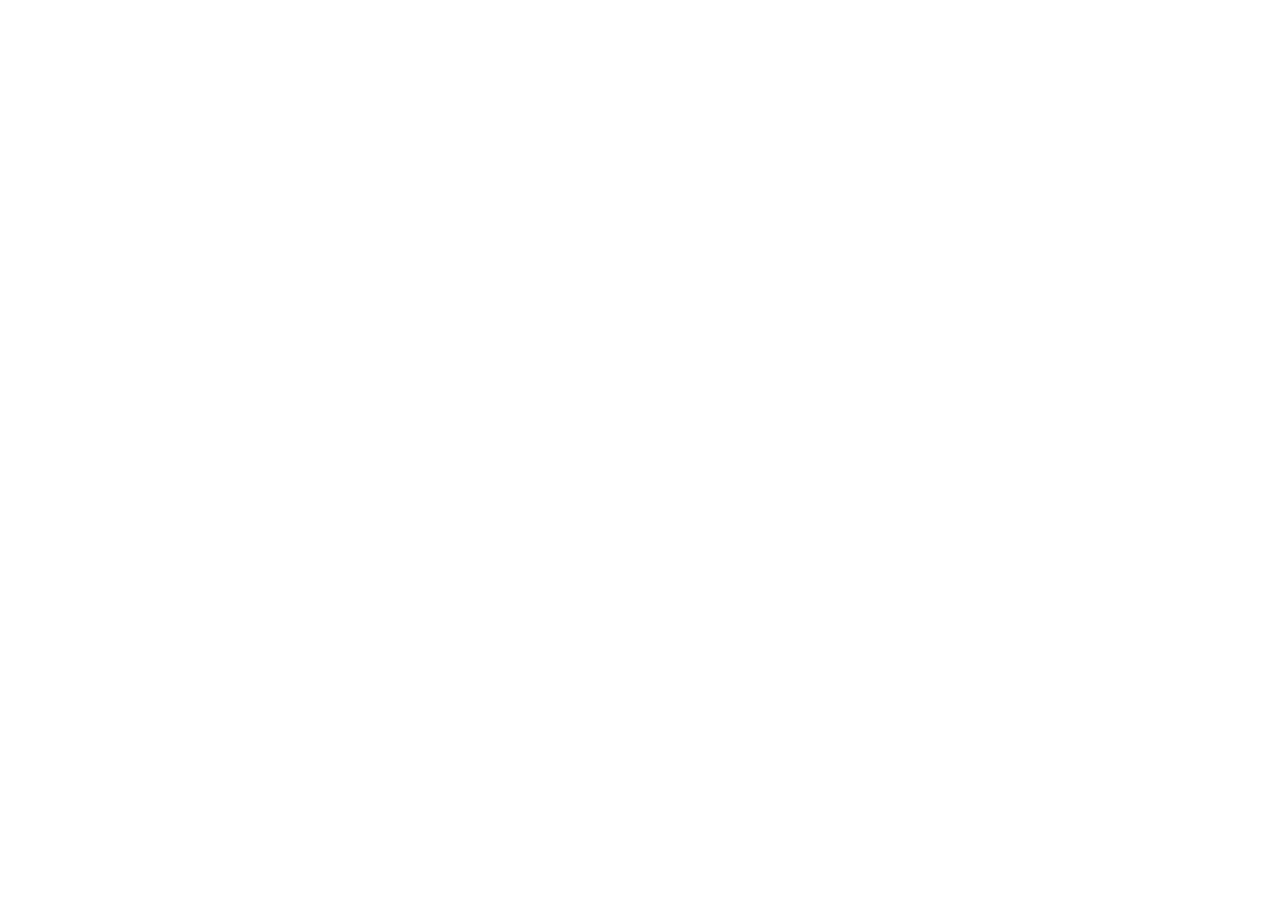
==== commit 662222b7: "Add files via upload" ====
--- a/index.html
+++ b/index.html
@@ -8,10 +8,9 @@
     <link rel="preconnect" href="https://cdnjs.cloudflare.com" crossorigin>
     <link rel="preconnect" href="https://code.jquery.com" crossorigin>
     <link rel="preconnect" href="https://unpkg.com" crossorigin>
-    <link rel="dns-prefetch" href="https://cdn.jsdelivr.net">
-    <link rel="dns-prefetch" href="https://cdnjs.cloudflare.com">
-    <link rel="dns-prefetch" href="https://code.jquery.com">
-    <link rel="dns-prefetch" href="https://unpkg.com">
+    <!-- شعار الدخول: من أصل خارجي بلا preconnect، فيدفع جولة DNS+TLS مستقلة
+         قبل أن يظهر أول شيء على شاشة الدخول. -->
+    <link rel="preconnect" href="https://cdn-icons-png.flaticon.com" crossorigin>
 <link href="https://cdn.jsdelivr.net/npm/bootstrap@5.2.3/dist/css/bootstrap.min.css" rel="stylesheet" integrity="sha384-rbsA2VBKQhggwzxH7pPCaAqO46MgnOM80zW1RWuH61DGLwZJEdK2Kadq2F9CUG65" crossorigin="anonymous">
 <link rel="stylesheet" href="https://cdnjs.cloudflare.com/ajax/libs/font-awesome/6.1.1/css/all.min.css" integrity="sha384-/frq1SRXYH/bSyou/HUp/hib7RVN1TawQYja658FEOodR/FQBKVqT9Ol+Oz3Olq5" crossorigin="anonymous" referrerpolicy="no-referrer">
 <link href="https://cdn.jsdelivr.net/npm/select2@4.1.0-rc.0/dist/css/select2.min.css" rel="stylesheet" integrity="sha384-OXVF05DQEe311p6ohU11NwlnX08FzMCsyoXzGOaL+83dKAb3qS17yZJxESl8YrJQ" crossorigin="anonymous" />
@@ -38,7 +37,9 @@
         <div class="login-container">
             <div class="login-form">
                 <div class="form-header">
-                    <img src="https://cdn-icons-png.flaticon.com/512/295/295128.png" alt="شعار الدخول">
+                    <!-- الأبعاد ثابتة مسبقاً: بدونها يقفز التخطيط عند وصول الصورة، وهو ما
+    يهمّ على شبكة الجوال. -->
+<img src="https://cdn-icons-png.flaticon.com/512/295/295128.png" alt="شعار الدخول" width="96" height="96" decoding="async" fetchpriority="low">
                     <h2>تسجيل الدخول</h2>
                     <p>أهلاً بك! يرجى إدخال بياناتك للمتابعة.</p>
                 </div>
@@ -91,12 +92,16 @@
                             <a class="nav-link nav-link-reports" data-route="reports" href="#/reports"><i class="fa-solid fa-file-lines me-1"></i>إدخال التقارير</a>
                         </li>
                         <li class="nav-item">
+                            <a class="nav-link nav-link-expenses" data-route="expenses" href="#/expenses"><i class="fa-solid fa-money-bill-transfer me-1"></i>المصاريف</a>
+                        </li>
+                        <li class="nav-item">
                             <a class="nav-link nav-link-history" data-route="history" href="#/history"><i class="fa-solid fa-clock-rotate-left me-1"></i>سجل التعديلات</a>
                         </li>
                         <li class="nav-item">
                             <a class="nav-link nav-link-movement" data-route="movement" href="#/movement"><i class="fa-solid fa-boxes-stacked me-1"></i>سحب / مرتجع مواد</a>
                         </li>
                         <li class="nav-item"><a class="nav-link nav-link-attendance" data-route="attendance" href="#/attendance"><i class="fa-solid fa-user-clock me-1"></i>الدوام</a></li>
+                        <li class="nav-item"><a class="nav-link nav-link-salary" data-route="salary" href="#/salary"><i class="fa-solid fa-hand-holding-dollar me-1"></i>السلف المالية</a></li>
                         <li class="nav-item"><a class="nav-link nav-link-dashboard" data-route="dashboard" href="#/dashboard"><i class="fa-solid fa-chart-line me-1"></i>التحليلات</a></li>
 <li class="nav-item"><a class="nav-link nav-link-users" data-route="users" href="#/users" style="display:none;"><i class="fa-solid fa-users-gear me-1"></i>المستخدمون</a></li>
                     </ul>
@@ -123,6 +128,9 @@
 
         <!-- V69: إشعارات الرفض — تظهر للموظف عند فتح الحساب (تقرير/دوام/حركة مادة مرفوضة) -->
         <div id="rejection-notices" class="px-3 mt-2"></div>
+
+        <!-- إشعار إدخالات الفريق الجديدة — للأدمن (الكل) والمدير (فريقه) -->
+        <div id="entry-feed-notices" class="px-3 mt-2"></div>
 
         <main id="view-root">
 
@@ -521,7 +529,7 @@
                                 <div id="historyEmployeeFilterWrap" class="d-none">
                                     <select id="historyEmployeeFilterSelect" class="form-select form-select-sm" style="min-width:190px;"></select>
                                 </div>
-                                <span id="reportsCount" class="badge bg-primary fs-6">0 تقرير</span><div class="search-bar"><input type="text" id="searchInput" class="form-control form-control-sm" placeholder="ابحث في تقاريرك..."><i class="fa fa-search"></i></div>
+                                <span id="reportsCount" class="badge bg-primary fs-6">0 تقرير</span><button type="button" class="btn btn-sm btn-success d-none" id="approveAllReportsBtn"><i class="fa-solid fa-check-double me-1"></i>اعتماد الكل</button><div class="search-bar"><input type="text" id="searchInput" class="form-control form-control-sm" placeholder="ابحث في تقاريرك..."><i class="fa fa-search"></i></div>
                                 <button type="button" class="btn btn-sm btn-outline-success" id="exportHistoryCSV" title="تصدير التقارير إلى CSV"><i class="fa-solid fa-file-csv me-1"></i>تصدير CSV</button>
                                 <button type="button" class="btn btn-sm btn-outline-success" id="exportHistoryXLSX" title="تصدير التقارير إلى Excel"><i class="fa-solid fa-file-excel me-1"></i>تصدير Excel</button>
                             </div>
@@ -650,10 +658,19 @@
                                 <i class="fa-solid fa-chevron-up collapse-icon"></i>
                             </div>
                             <div id="collapseMovementHistory" class="collapse show">
+                                <div class="d-flex flex-wrap justify-content-between align-items-center gap-2 p-2 border-bottom">
+                                    <select id="movementApprovalFilter" class="form-select form-select-sm" style="max-width:220px;">
+                                        <option value="">كل حالات المراجعة</option>
+                                        <option value="approved">معتمد</option>
+                                        <option value="rejected">مرفوض</option>
+                                        <option value="pending">قيد المراجعة</option>
+                                    </select>
+                                    <span id="movementCount" class="badge bg-primary">0 حركة</span><button type="button" class="btn btn-sm btn-success d-none" id="approveAllMovementsBtn"><i class="fa-solid fa-check-double me-1"></i>اعتماد الكل</button>
+                                </div>
                                 <div class="table-responsive">
                                     <table class="table table-sm table-bordered mb-0">
                                         <thead class="table-light">
-                                            <tr><th>المادة</th><th>الكمية</th><th>رقم الفاتورة</th><th>العملية</th><th>التاريخ</th><th>التقرير</th><th>المستخدم</th><th id="movementReviewHead" class="d-none">المراجعة</th></tr>
+                                            <tr><th>المادة</th><th>الكمية</th><th>رقم الفاتورة</th><th>العملية</th><th>التاريخ</th><th>التقرير</th><th>المستخدم</th><th>المراجعة</th></tr>
                                         </thead>
                                         <tbody id="movement-history-body">
                                             <tr><td colspan="7" class="text-center text-muted">لا توجد حركات مسجلة بعد</td></tr>
@@ -732,6 +749,54 @@
                             <div class="modal-footer">
                                 <button type="button" class="btn btn-secondary" data-bs-dismiss="modal">إغلاق</button>
                                 <button type="button" class="btn btn-primary" id="addSelectedMovementProductsBtn">إضافة المواد المحددة</button>
+                            </div>
+                        </div>
+                    </div>
+                </div>
+
+                <!-- MODAL FOR EDITING A NON-APPROVED MOVEMENT (OWNER / REVIEWER) -->
+                <div class="modal fade" id="movementEditModal" tabindex="-1" aria-labelledby="movementEditModalLabel" aria-hidden="true">
+                    <div class="modal-dialog modal-dialog-centered">
+                        <div class="modal-content">
+                            <div class="modal-header">
+                                <h5 class="modal-title" id="movementEditModalLabel">تعديل حركة سحب/مرتجع</h5>
+                                <button type="button" class="btn-close" data-bs-dismiss="modal" aria-label="Close"></button>
+                            </div>
+                            <div class="modal-body">
+                                <input type="hidden" id="movementEditId">
+                                <div class="mb-3"><label class="form-label fw-bold">اسم المادة</label><input type="text" id="movementEditItem" class="form-control" maxlength="200"></div>
+                                <div class="row g-3">
+                                    <div class="col-md-4"><label class="form-label fw-bold">الكمية</label><input type="number" id="movementEditQuantity" class="form-control" min="1" step="1"></div>
+                                    <div class="col-md-4"><label class="form-label fw-bold">نوع العملية</label><select id="movementEditOperation" class="form-select"><option value="سحب">سحب</option><option value="مرتجع">مرتجع</option></select></div>
+                                    <div class="col-md-4"><label class="form-label fw-bold">رقم الفاتورة</label><input type="text" id="movementEditInvoice" class="form-control"></div>
+                                </div>
+                            </div>
+                            <div class="modal-footer">
+                                <button type="button" class="btn btn-secondary" data-bs-dismiss="modal">إلغاء</button>
+                                <button type="button" class="btn btn-primary" id="saveMovementEditBtn"><i class="fa-solid fa-check me-1"></i> حفظ التعديل</button>
+                            </div>
+                        </div>
+                    </div>
+                </div>
+
+                <!-- MODAL FOR EDITING A NON-APPROVED ATTENDANCE RECORD (OWNER / REVIEWER) -->
+                <div class="modal fade" id="attendanceEditModal" tabindex="-1" aria-labelledby="attendanceEditModalLabel" aria-hidden="true">
+                    <div class="modal-dialog modal-dialog-centered">
+                        <div class="modal-content">
+                            <div class="modal-header">
+                                <h5 class="modal-title" id="attendanceEditModalLabel">تعديل سجل دوام</h5>
+                                <button type="button" class="btn-close" data-bs-dismiss="modal" aria-label="Close"></button>
+                            </div>
+                            <div class="modal-body">
+                                <input type="hidden" id="attendanceEditTimestamp">
+                                <input type="hidden" id="attendanceEditUsername">
+                                <div class="mb-3"><label class="form-label fw-bold">حالة الدوام</label><select id="attendanceEditStatus" class="form-select"></select></div>
+                                <div class="mb-3"><label class="form-label fw-bold">بيان الدوام</label><input id="attendanceEditStatement" class="form-control" maxlength="250" required></div>
+                                <div class="mb-3"><label class="form-label fw-bold">الملاحظات</label><textarea id="attendanceEditNotes" class="form-control" rows="2" maxlength="500"></textarea></div>
+                            </div>
+                            <div class="modal-footer">
+                                <button type="button" class="btn btn-secondary" data-bs-dismiss="modal">إلغاء</button>
+                                <button type="button" class="btn btn-primary" id="saveAttendanceEditBtn"><i class="fa-solid fa-check me-1"></i> حفظ التعديل</button>
                             </div>
                         </div>
                     </div>
@@ -761,13 +826,14 @@
                     <div class="card history-card">
                         <div class="card-header bg-white d-flex flex-wrap justify-content-between align-items-center gap-2">
                             <h5 class="mb-0"><i class="fa-solid fa-list-check me-2"></i> سجل الدوام</h5>
-                            <div class="d-flex gap-2">
+                            <div class="d-flex gap-2 flex-wrap">
                                 <div id="attendanceEmployeeFilterWrap" class="d-none"><select id="attendanceEmployeeFilter" class="form-select form-select-sm"></select></div>
                                 <select id="attendanceFilterStatus" class="form-select form-select-sm"><option value="">كل الحالات</option></select>
-                                <span id="attendanceCount" class="badge bg-primary">0 سجل</span>
-                            </div>
-                        </div>
-                        <div class="table-responsive"><table class="table table-bordered table-hover mb-0"><thead class="table-light"><tr><th>Timestamp</th><th>Username</th><th>حالة الدوام</th><th>بيان الدوام</th><th>الملاحظات</th><th>التقرير الطبي</th><th id="attendanceReviewHead" class="d-none">المراجعة</th></tr></thead><tbody id="attendance-table-body"></tbody></table></div>
+                                <select id="attendanceApprovalFilter" class="form-select form-select-sm"><option value="">كل حالات المراجعة</option><option value="approved">معتمد</option><option value="rejected">مرفوض</option><option value="pending">قيد المراجعة</option></select>
+                                <span id="attendanceCount" class="badge bg-primary">0 سجل</span><button type="button" class="btn btn-sm btn-success d-none" id="approveAllAttendanceBtn"><i class="fa-solid fa-check-double me-1"></i>اعتماد الكل</button>
+                            </div>
+                        </div>
+                        <div class="table-responsive"><table class="table table-bordered table-hover mb-0"><thead class="table-light"><tr><th>Timestamp</th><th>Username</th><th>حالة الدوام</th><th>بيان الدوام</th><th>الملاحظات</th><th>التقرير الطبي</th><th>المراجعة</th></tr></thead><tbody id="attendance-table-body"></tbody></table></div>
                     </div>
                 </div>
             </section>
@@ -1071,6 +1137,19 @@
                                                 </button>
                                             </div>
                                             <div id="archiveResultMsg" class="small mt-2"></div>
+
+                                            <!-- V69.1: أرشفة سجلات الدوام كخيار منفصل -->
+                                            <hr class="my-3">
+                                            <div class="d-flex gap-2 align-items-end flex-wrap">
+                                                <div>
+                                                    <label class="form-label small mb-1">أرشفة سجلات الدوام الأقدم من (بالأشهر)</label>
+                                                    <input type="number" id="archiveAttendanceMonthsInput" class="form-control form-control-sm" style="width:120px;" value="3" min="1" step="1">
+                                                </div>
+                                                <button class="btn btn-sm btn-outline-warning" id="archiveOldAttendanceBtn">
+                                                    <i class="fa-solid fa-clock-rotate-left me-1"></i>أرشفة الدوام
+                                                </button>
+                                            </div>
+                                            <div id="archiveAttendanceResultMsg" class="small mt-2"></div>
                                         </div>
                                     </div>
                                 </div>
@@ -1079,6 +1158,299 @@
                     </div>
                 </div>
             </section>
+
+        <!-- ============ مصاريف دمشق وريفها (ورقة لكل يوم) ============ -->
+        <section id="view-expenses" class="d-none">
+            <div class="page-hero">
+                <div class="page-hero-inner">
+                    <div class="page-hero-icon"><i class="fa-solid fa-money-bill-transfer"></i></div>
+                    <div>
+                        <h1 class="page-hero-title">المصاريف</h1>
+                        <p class="page-hero-sub">أدخل بنود المصاريف اليومية. كل يوم يُحفظ في ورقة مستقلة داخل Google Sheets باسم <span dir="ltr">مصاريف_YYYY-MM-DD</span>، والإجمالي يُحسب تلقائياً.</p>
+                    </div>
+                </div>
+            </div>
+
+            <div class="main-container">
+                <form id="expensesForm" class="needs-validation" novalidate autocomplete="off">
+
+                    <!-- بطاقة معلومات الورقة -->
+                    <div class="card form-card">
+                        <div class="card-header collapsible-header" data-bs-toggle="collapse" data-bs-target="#collapseExpensesInfo">
+                            <span><i class="fa-solid fa-file-invoice me-2"></i>معلومات الورقة</span>
+                            <i class="fa-solid fa-chevron-up collapse-icon"></i>
+                        </div>
+                        <div id="collapseExpensesInfo" class="collapse show">
+                            <div class="card-body">
+                                <div class="row g-3">
+                                    <div class="col-md-3">
+                                        <label class="form-label" for="expDate">التاريخ <span class="text-danger">*</span></label>
+                                        <input type="date" id="expDate" class="form-control" required>
+                                    </div>
+                                    <div class="col-md-3">
+                                        <label class="form-label" for="expGovernorate">المحافظة <span class="text-danger">*</span></label>
+                                        <select id="expGovernorate" class="form-select" required>
+                                            <option value="" selected disabled>اختر...</option>
+                                        </select>
+                                        <!-- <div class="form-text">القائمة نفسها المستعملة في التقارير.</div> -->
+                                    </div>
+                                    <div class="col-md-3">
+                                        <label class="form-label" for="expFormNumber">رقم النموذج</label>
+                                        <input type="text" id="expFormNumber" class="form-control" dir="ltr" readonly placeholder="No.26-09.00">
+                                        <!-- <div class="form-text">يُولَّد تلقائياً من التاريخ.</div>
+                        <div class="form-text">تُدار من تبويب «مصاريف_فهرس» في Google Sheets.</div> -->
+                    </div>
+                    <div class="col-md-4">
+                        <label class="form-label" for="expFormCode">كود النموذج</label>
+                        <input type="text" id="expFormCode" class="form-control" dir="ltr" readonly placeholder="TM-PT-OL.00">
+                    </div>
+                                    <div class="col-md-4">
+                                        <label class="form-label">اسم ورقة Google Sheets</label>
+                                        <input type="text" id="expTabName" class="form-control" dir="ltr" readonly placeholder="مصاريف_2026-09-27">
+                                    </div>
+                                    <div class="col-md-4">
+                                        <label class="form-label">حالة الورقة</label>
+                                        <div id="expStatusBadgeWrap"></div>
+                                    </div>
+                                    <div class="col-md-4 d-flex align-items-end">
+                                        <button type="button" id="expReloadDayBtn" class="btn btn-outline-secondary w-100">
+                                            <i class="fa-solid fa-rotate me-1"></i> تحميل بنود هذا التاريخ
+                                        </button>
+                                    </div>
+                                </div>
+                                <div id="expDayInfo" class="small text-muted mt-2" aria-live="polite"></div>
+                            </div>
+                        </div>
+                    </div>
+
+                    <!-- بطاقة بنود المصاريف -->
+                    <div class="card form-card" id="expensesCard">
+                        <div class="card-header collapsible-header" data-bs-toggle="collapse" data-bs-target="#collapseExpensesItems">
+                            <span><i class="fa-solid fa-receipt me-2"></i>بنود المصاريف</span>
+                            <i class="fa-solid fa-chevron-up collapse-icon"></i>
+                        </div>
+                        <div id="collapseExpensesItems" class="collapse show">
+                            <div class="table-responsive">
+                                <table class="table table-bordered table-hover mb-0">
+                                    <thead class="table-light">
+                                        <tr>
+                                            <th>المادة</th>
+                                            <th>البيان</th>
+                                            <th style="width: 100px;">الكمية</th>
+                                            <th style="width: 150px;">السعر</th>
+                                            <th style="width: 90px;">إجراء</th>
+                                        </tr>
+                                    </thead>
+                                    <tbody id="exp-items-body"></tbody>
+                                    <tfoot class="table-light fw-bold">
+                                        <tr>
+                                            <td class="text-end" colspan="3">الإجمالي:</td>
+                                            <td id="expGrandTotal">0.00</td>
+                                            <td></td>
+                                        </tr>
+                                    </tfoot>
+                                </table>
+                            </div>
+                            <div class="card-footer bg-light d-flex flex-wrap gap-2 justify-content-center">
+                                <button type="button" id="add-exp-row" class="btn btn-sm btn-outline-primary"><i class="fa-solid fa-plus"></i> إضافة بند</button>
+                                <button type="button" id="pick-exp-category" class="btn btn-sm btn-outline-success"><i class="fa-solid fa-list-check"></i> إضافة عدة بنود</button>
+                                <button type="button" id="clear-exp-rows" class="btn btn-sm btn-outline-danger"><i class="fa-solid fa-eraser"></i> تفريغ الجدول</button>
+                            </div>
+                        </div>
+                    </div>
+
+                    <!-- بطاقة التوقيعات -->
+                    <div class="card form-card d-print-none">
+                        <div class="card-header collapsible-header" data-bs-toggle="collapse" data-bs-target="#collapseExpensesSignatures">
+                            <span><i class="fa-solid fa-layer-group me-2"></i>ملخص الورقة</span>
+                            <i class="fa-solid fa-chevron-up collapse-icon"></i>
+                        </div>
+                        <div id="collapseExpensesSignatures" class="collapse show">
+                            <div class="card-body">
+                                <div class="row g-3 align-items-center">
+                                    <div class="col-md-4">
+                                        <label class="form-label" for="expStatusSelect">حالة الورقة</label>
+                                        <select id="expStatusSelect" class="form-select" disabled>
+                                            <option value="مسودة">مسودة</option>
+                                            <option value="معتمدة">معتمدة</option>
+                                        </select>
+                                        <!-- <div class="form-text" id="expStatusHint"></div> -->
+                                    </div>
+                                    <div class="col-md-4">
+                                        <label class="form-label" for="expEnteredBy">أدخلها</label>
+                                        <input type="text" id="expEnteredBy" class="form-control" maxlength="100" placeholder="يُملأ تلقائياً" readonly>
+                                    </div>
+                                    <div class="col-md-4">
+                                        <label class="form-label" for="expLastEdited">آخر تعديل</label>
+                                        <input type="text" id="expLastEdited" class="form-control" readonly placeholder="—">
+                                    </div>
+                                </div>
+                            </div>
+                        </div>
+                    </div>
+
+                    <div id="expDraftStatus" class="auto-save-indicator small text-center mb-2 d-print-none" aria-live="polite"></div>
+
+                    <div class="text-center my-4 d-flex justify-content-center gap-2 flex-wrap d-print-none">
+                        <button type="submit" class="btn btn-primary main-submit-btn"><i class="fa-solid fa-paper-plane"></i> حفظ البنود</button>
+                        <button type="button" id="expSaveMetaBtn" class="btn btn-outline-success"><i class="fa-solid fa-floppy-disk"></i> حفظ بيانات الورقة</button>
+                        <button type="button" id="expPrintBtn" class="btn btn-outline-dark exp-print-btn d-print-none"><i class="fa-solid fa-print"></i> طباعة الورقة</button>
+                    </div>
+                </form>
+
+                <!-- إدارة الأوراق (الأدمن) -->
+                <div class="card shadow-sm" id="expAdminCard" style="display:none;">
+                    <div class="card-header bg-white">
+                        <h5 class="mb-0"><i class="fa-solid fa-layer-group me-1"></i> إدارة أوراق المصاريف</h5>
+                    </div>
+                    <div class="card-body">
+                        <div class="d-flex flex-wrap justify-content-between align-items-center gap-2 mb-3">
+                            <span class="small text-muted">حذف الورقة يعني أن أي إدخال لاحق بنفس اليوم سينشئ ورقة جديدة من الصفر.</span>
+                            <button type="button" id="expRefreshListBtn" class="btn btn-sm btn-outline-primary"><i class="fa-solid fa-rotate"></i> تحديث</button>
+                        </div>
+                        <div class="table-responsive">
+                            <table class="table table-hover align-middle">
+                                <thead>
+                                    <tr>
+                                        <th>التاريخ</th>
+                                        <th>المحافظة</th>
+                                        <th>رقم النموذج</th>
+                                        <th>البنود</th>
+                                        <th>الإجمالي</th>
+                                        <th>الحالة</th>
+                                        <th>الإجراءات</th>
+                                    </tr>
+                                </thead>
+                                <tbody id="expSheetsTableBody">
+                                    <tr><td colspan="7" class="text-center text-muted"><i class="fa-solid fa-spinner fa-spin me-1"></i> جاري التحميل...</td></tr>
+                                </tbody>
+                            </table>
+                        </div>
+                    </div>
+                </div>
+            </div>
+
+            <!-- ============ ورقة الطباعة (نفس شكل الورقة المطبوعة) ============ -->
+
+
+            <!-- نافذة اختيار المواد -->
+            <div class="modal fade" id="expCategoryModal" tabindex="-1" aria-labelledby="expCategoryModalLabel" aria-hidden="true">
+                <div class="modal-dialog modal-lg modal-dialog-centered">
+                    <div class="modal-content">
+                        <div class="modal-header">
+                            <h5 class="modal-title" id="expCategoryModalLabel">إضافة عدة بنود</h5>
+                            <button type="button" class="btn-close" data-bs-dismiss="modal" aria-label="Close"></button>
+                        </div>
+                        <div class="modal-body">
+                            <div class="mb-3"><input type="text" id="expCategorySearch" class="form-control" placeholder="ابحث عن مادة..."></div>
+                            <div class="table-responsive">
+                                <table class="table table-hover" id="expCategoryTable">
+                                    <thead><tr><th style="width: 50px;">اختيار</th><th>المادة</th><th>عدد التكرار</th></tr></thead>
+                                    <tbody></tbody>
+                                </table>
+                            </div>
+                            <div class="form-text">حدد المادة وعدد التكرار ثم اضغط «إضافة». يمكنك تعديل الكمية والبيان في الجدول بعد الإضافة.</div>
+                        </div>
+                        <div class="modal-footer">
+                            <button type="button" class="btn btn-secondary" data-bs-dismiss="modal">إغلاق</button>
+                            <button type="button" class="btn btn-primary" id="addSelectedExpCategoriesBtn">إضافة المحددة</button>
+                        </div>
+                    </div>
+                </div>
+            </div>
+        </section>
+
+        <!-- ============ السلف المالية ============ -->
+        <section id="view-salary" class="d-none">
+            <div class="row g-3">
+                <div class="col-lg-5">
+                    <div class="card shadow-sm">
+                        <div class="card-header bg-white">
+                            <h5 class="mb-0"><i class="fa-solid fa-hand-holding-dollar me-1"></i> تسجيل سلفة مالية</h5>
+                        </div>
+                        <div class="card-body">
+                            <form id="salaryForm" autocomplete="off">
+                                <div class="mb-3">
+                                    <label class="form-label">التاريخ</label>
+                                    <input type="date" id="salDate" class="form-control" required>
+                                </div>
+                                <div class="mb-3">
+                                    <label class="form-label">الموظف</label>
+                                    <select id="salEmployee" class="form-select" required>
+                                        <option value="">اختر الموظف...</option>
+                                    </select>
+                                </div>
+                                <div class="mb-3">
+                                    <label class="form-label">النوع</label>
+                                    <select id="salType" class="form-select" required>
+                                        <option value="advance">سلفة</option>
+                                        <option value="loan">قرض</option>
+                                        <option value="deduction">خصم</option>
+                                    </select>
+                                </div>
+                                <div class="mb-3 d-none" id="salInstallmentsWrap">
+                                    <label class="form-label">عدد الدفعات</label>
+                                    <input type="number" id="salInstallments" class="form-control" min="1" max="10" step="1" placeholder="مثال: 4" inputmode="numeric">
+                                    <div class="form-text">للقرض فقط. من 1 إلى 10 دفعات. اتركه فارغاً إن كان يُسدّد دفعة واحدة.</div>
+                                </div>
+                                <div class="mb-3">
+                                    <label class="form-label">المبلغ ($)</label>
+                                    <input type="number" id="salAmount" class="form-control" min="0" step="0.01" placeholder="0" required>
+                                </div>
+                                <div class="mb-3">
+                                    <label class="form-label">ملاحظات</label>
+                                    <input type="text" id="salNotes" class="form-control" maxlength="200" placeholder="ملاحظات إضافية...">
+                                </div>
+                                <button type="submit" class="btn btn-primary w-100"><i class="fa-solid fa-paper-plane me-1"></i> حفظ</button>
+                            </form>
+                        </div>
+                    </div>
+                </div>
+                <div class="col-lg-7">
+                    <div class="card shadow-sm">
+                        <div class="card-header bg-white">
+                            <h5 class="mb-0"><i class="fa-solid fa-list me-1"></i> سجل السلف المالية</h5>
+                        </div>
+                        <div class="card-body p-0">
+                            <div class="table-responsive" style="max-height: 350px; overflow-y: auto;">
+                                <table class="table table-sm table-bordered mb-0">
+                                    <thead class="table-light sticky-top">
+                                        <tr>
+                                            <th>التاريخ</th>
+                                            <th>الموظف</th>
+                                            <th>النوع</th>
+                                            <th>المبلغ</th>
+                                            <th>الدفعات</th>
+                                            <th>ملاحظات</th>
+                                            <th>بواسطة</th>
+                                        </tr>
+                                    </thead>
+                                    <tbody id="salHistoryBody"></tbody>
+                                </table>
+                            </div>
+                        </div>
+                    </div>
+                    <div class="card shadow-sm mt-3">
+                        <div class="card-header bg-white">
+                            <h5 class="mb-0"><i class="fa-solid fa-chart-pie me-1"></i> أرصدة الموظفين</h5>
+                        </div>
+                        <div class="card-body p-0">
+                            <div class="table-responsive">
+                                <table class="table table-sm table-bordered mb-0">
+                                    <thead class="table-light">
+                                        <tr>
+                                            <th>الموظف</th>
+                                            <th>الرصيد الحالي</th>
+                                        </tr>
+                                    </thead>
+                                    <tbody id="salTotalBody"></tbody>
+                                </table>
+                            </div>
+                        </div>
+                    </div>
+                </div>
+            </div>
+        </section>
 
         <!-- ============ إدارة المستخدمين (V68) ============ -->
         <section id="view-users" class="d-none">
@@ -1175,14 +1547,16 @@
 <script src="https://cdn.jsdelivr.net/npm/bootstrap@5.2.3/dist/js/bootstrap.bundle.min.js" integrity="sha384-kenU1KFdBIe4zVF0s0G1M5b4hcpxyD9F7jL+jjXkk+Q2h455rYXK/7HAuoJl+0I4" crossorigin="anonymous"></script>
 <script src="https://cdn.jsdelivr.net/npm/select2@4.1.0-rc.0/dist/js/select2.min.js" integrity="sha384-d3UHjPdzJkZuk5H3qKYMLRyWLAQBJbby2yr2Q58hXXtAGF8RSNO9jpLDlKKPv5v3" crossorigin="anonymous"></script>
 <script src="https://cdn.jsdelivr.net/npm/chart.js@4.4.1/dist/chart.umd.min.js" integrity="sha384-9nhczxUqK87bcKHh20fSQcTGD4qq5GhayNYSYWqwBkINBhOfQLg/P5HG5lF1urn4" crossorigin="anonymous"></script>
-    <script src="core.js"></script>
-    <script src="page-login.js"></script>
-    <script src="page-reports.js"></script>
-    <script src="page-history.js"></script>
-    <script src="page-movement.js"></script>
-    <script src="page-attendance.js"></script>
-    <script src="page-dashboard.js"></script>
-    <script src="page-users.js"></script>
+    <script src="core.js" defer></script>
+    <script src="page-login.js" defer></script>
+    <script src="page-reports.js" defer></script>
+    <script src="page-expenses.js" defer></script>
+    <script src="page-history.js" defer></script>
+    <script src="page-movement.js" defer></script>
+    <script src="page-attendance.js" defer></script>
+<script src="page-dashboard.js" defer></script>
+<script src="page-users.js" defer></script>
+<script src="page-salary.js" defer></script>
     <script>
         if ('serviceWorker' in navigator) {
             window.addEventListener('load', () => navigator.serviceWorker.register('./service-worker.js').catch(console.warn));
--- a/style.css
+++ b/style.css
@@ -1,1569 +1,1794 @@
-/* ============================================================================
-   LUMINA DESIGN SYSTEM — Premium redesign of the Control Panel
-   Pure visual layer. No IDs / data-attributes / JS bindings were touched.
-   ============================================================================ */
-
-/* ---------------------------------------------------------------- */
-/* 0. Fonts & Design Tokens                                          */
-/* ---------------------------------------------------------------- */
-@import url('https://fonts.googleapis.com/css2?family=Cairo:wght@400;500;600;700;800;900&display=swap');
-
-:root {
-    /* Brand */
-    --primary: #4f46e5;
-    --primary-2: #6366f1;
-    --accent: #06b6d4;
-    --accent-2: #22d3ee;
-    --gradient: linear-gradient(135deg, #6366f1 0%, #4f46e5 55%, #0ea5b7 130%);
-    --gradient-soft: linear-gradient(135deg, rgba(99,102,241,.14), rgba(6,182,212,.10));
-
-    /* Semantic */
-    --success: #0ea56f;
-    --success-2: #34d195;
-    --danger: #e5484d;
-    --danger-2: #f25f64;
-    --warning: #f5a524;
-    --warning-2: #ffc55a;
-    --info: #0e9fd8;
-    --info-2: #38bdf8;
-
-    /* Surfaces */
-    --bg0: #edf1f9;
-    --surface: #ffffff;
-    --surface-2: #f4f7fc;
-    --line: #e2e8f4;
-    --glass: rgba(255, 255, 255, .82);
-    --glass-border: rgba(255, 255, 255, .65);
-
-    /* Text */
-    --text: #17213a;
-    --text-2: #43506b;
-    --muted: #5b6880;
-
-    /* Effects */
-    --shadow-sm: 0 8px 18px -10px rgba(23, 33, 58, .18);
-    --shadow: 0 18px 40px -18px rgba(30, 41, 82, .28);
-    --shadow-lg: 0 30px 70px -22px rgba(30, 41, 82, .34);
-
-    --radius: 18px;
-    --radius-lg: 22px;
-    --radius-sm: 12px;
-
-    --g-primary-rgb: 79, 70, 229;
-    --primary-tint: rgba(79, 70, 229, .07);
-    --success-tint: rgba(14, 165, 111, .08);
-    --danger-tint: rgba(229, 72, 77, .08);
-    --warning-tint: rgba(245, 165, 36, .08);
-    --info-tint: rgba(14, 159, 216, .08);
-    --accent-tint: rgba(6, 182, 212, .08);
-
-    /* Legacy alias vars (used by chart code) */
-    --text-color: var(--text);
-    --border-color: var(--line);
-
-    /* Overshadow Bootstrap tokens where used */
-    --bs-body-bg: var(--bg0);
-    --bs-body-color: var(--text);
-    --text-muted-color: var(--muted);
-    --bs-border-color: var(--line);
-    --bs-border-radius: var(--radius-sm);
-    --bs-border-radius-sm: 10px;
-    --bs-border-radius-lg: var(--radius);
-    --bs-primary-rgb: var(--g-primary-rgb);
-}
-
-[data-theme="dark"] {
-    --primary: #7f86ff;
-    --primary-2: #8b92ff;
-    --accent: #22d3ee;
-    --accent-2: #67e8f9;
-    --gradient: linear-gradient(135deg, #8b92ff 0%, #7f86ff 55%, #0ea5b7 130%);
-    --gradient-soft: linear-gradient(135deg, rgba(127,134,255,.16), rgba(34,211,238,.10));
-
-    --success: #22c48a;
-    --success-2: #4ade9e;
-    --danger: #ff6b6e;
-    --danger-2: #ff8b8e;
-    --warning: #ffb347;
-    --warning-2: #ffd27a;
-    --info: #38bdf8;
-    --info-2: #7dd3fc;
-
-    --bg0: #080d1d;
-    --surface: #101830;
-    --surface-2: #0b1330;
-    --line: #22304f;
-    --glass: rgba(13, 19, 38, .78);
-    --glass-border: rgba(255, 255, 255, .08);
-
-    --text: #e7ecf7;
-    --text-2: #c3cde0;
-    --muted: #8b96b4;
-
-    --shadow-sm: 0 8px 18px -10px rgba(0, 0, 0, .5);
-    --shadow: 0 18px 40px -18px rgba(0, 0, 0, .6);
-    --shadow-lg: 0 30px 70px -22px rgba(0, 0, 0, .7);
-
---g-primary-rgb: 127, 134, 255;
-    --primary-tint: rgba(127, 134, 255, .12);
-    --success-tint: rgba(34, 196, 138, .12);
-    --danger-tint: rgba(255, 107, 110, .12);
-    --warning-tint: rgba(255, 179, 71, .12);
-    --info-tint: rgba(56, 189, 248, .12);
-    --accent-tint: rgba(34, 211, 238, .12);
-
-    /* Legacy alias vars (used by chart code) */
-    --text-color: var(--text);
-    --border-color: var(--line);
-
-    --bs-body-bg: var(--bg0);
-    --bs-body-color: var(--text);
-    --bs-border-color: var(--line);
-    --bs-primary-rgb: var(--g-primary-rgb);
-}
-
-/* ---------------------------------------------------------------- */
-/* 1. Base                                                           */
-/* ---------------------------------------------------------------- */
-* { box-sizing: border-box; margin: 0; padding: 0; }
-
-html { scroll-behavior: smooth; }
-
-body {
-    font-family: 'Cairo', system-ui, sans-serif;
-    direction: rtl;
-    color: var(--text);
-    background-color: var(--bg0);
-    background-image:
-        radial-gradient(1100px 560px at 112% -8%, var(--primary-tint), transparent 62%),
-        radial-gradient(900px 520px at -12% 12%, var(--accent-tint), transparent 60%),
-        radial-gradient(760px 640px at 45% 118%, var(--info-tint), transparent 62%);
-    background-attachment: fixed;
-    background-repeat: no-repeat;
-    -webkit-font-smoothing: antialiased;
-    min-height: 100vh;
-}
-
-[data-theme="dark"] body {
-    background-color: var(--bg0);
-    background-image:
-        radial-gradient(1100px 560px at 112% -8%, rgba(127,134,255,.16), transparent 62%),
-        radial-gradient(900px 520px at -12% 12%, rgba(34,211,238,.10), transparent 60%),
-        radial-gradient(760px 640px at 45% 118%, rgba(56,189,248,.10), transparent 62%);
-}
-
-::selection { background: rgba(79, 70, 229, .22); color: var(--text); }
-
-a { text-decoration: none; }
-
-/* ---------------------------------------------------------------- */
-/* 2. Scrollbar                                                      */
-/* ---------------------------------------------------------------- */
-::-webkit-scrollbar { width: 10px; height: 10px; }
-::-webkit-scrollbar-track { background: transparent; }
-::-webkit-scrollbar-thumb { background: color-mix(in srgb, var(--muted) 45%, transparent); border-radius: 8px; border: 2px solid transparent; background-clip: content-box; }
-::-webkit-scrollbar-thumb:hover { background: color-mix(in srgb, var(--muted) 75%, transparent); background-clip: content-box; }
-@supports not (background: color-mix(in srgb, red 50%, blue)) {
-    ::-webkit-scrollbar-thumb { background: var(--line); }
-}
-
-/* ---------------------------------------------------------------- */
-/* 3. Animations                                                     */
-/* ---------------------------------------------------------------- */
-@keyframes lumina-fade-up {
-    from { opacity: 0; transform: translateY(14px); }
-    to { opacity: 1; transform: translateY(0); }
-}
-@keyframes lumina-pop {
-    0% { opacity: 0; transform: scale(.92); }
-    100% { opacity: 1; transform: scale(1); }
-}
-@keyframes lumina-shine {
-    0% { background-position: -200% 0; }
-    100% { background-position: 200% 0; }
-}
-@keyframes lumina-float {
-    0%, 100% { transform: translateY(0px); }
-    50% { transform: translateY(-14px); }
-}
-@keyframes lumina-drift {
-    0%, 100% { transform: translate(0, 0) scale(1); }
-    33% { transform: translate(30px, -35px) scale(1.08); }
-    66% { transform: translate(-25px, 22px) scale(.94); }
-}
-@keyframes lumina-pulse-glow {
-    0%, 100% { box-shadow: 0 6px 22px -8px var(--primary); }
-    50% { box-shadow: 0 10px 34px -8px var(--primary); }
-}
-
-/* ---------------------------------------------------------------- */
-/* 4. Dark-mode toggle button                                        */
-/* ---------------------------------------------------------------- */
-.dark-mode-toggle {
-    background: var(--surface);
-    border: 1px solid var(--line);
-    border-radius: 50%;
-    width: 40px;
-    height: 40px;
-    display: inline-flex;
-    align-items: center;
-    justify-content: center;
-    cursor: pointer;
-    transition: all .3s ease;
-    color: var(--text-2);
-    font-size: 1.05rem;
-    padding: 0;
-    box-shadow: var(--shadow-sm);
-    flex: 0 0 40px;
-}
-.dark-mode-toggle:hover {
-    border-color: var(--primary);
-    color: var(--primary);
-    transform: rotate(30deg) scale(1.05);
-}
-.dark-mode-toggle:active { transform: rotate(30deg) scale(.95); }
-.dark-mode-toggle .fa-sun, [data-theme="dark"] .dark-mode-toggle .fa-moon { display: none; }
-[data-theme="dark"] .dark-mode-toggle .fa-sun { display: inline; }
-.dark-mode-toggle .fa-moon { display: inline; }
-
-/* ---------------------------------------------------------------- */
-/* 5. Navbar (glass sticky)                                          */
-/* ---------------------------------------------------------------- */
-.navbar {
-    position: sticky;
-    top: 0;
-    z-index: 1030;
-    padding: .6rem 1rem;
-    background: var(--glass) !important;
-    -webkit-backdrop-filter: blur(16px) saturate(160%);
-    backdrop-filter: blur(16px) saturate(160%);
-    border-bottom: 1px solid var(--line);
-    box-shadow: 0 10px 24px -18px rgba(23, 33, 58, .25);
-}
-
-.navbar .container-fluid { gap: .5rem; }
-
-.navbar-brand {
-    display: inline-flex;
-    align-items: center;
-    font-weight: 800;
-    font-size: 1.15rem;
-    color: var(--text) !important;
-    gap: 10px;
-    padding: .3rem .4rem;
-}
-.navbar-brand i {
-    width: 42px;
-    height: 42px;
-    border-radius: 13px;
-    background: var(--gradient);
-    color: #fff;
-    display: inline-flex;
-    align-items: center;
-    justify-content: center;
-    font-size: 1.15rem;
-    box-shadow: 0 10px 22px -8px var(--primary);
-    margin: 0;
-}
-
-.navbar-nav { gap: .15rem; }
-
-.navbar-nav .nav-link {
-    position: relative;
-    display: inline-flex;
-    align-items: center;
-    gap: .45rem;
-    font-weight: 700;
-    font-size: .92rem;
-    color: var(--text-2) !important;
-    padding: .55rem 1.05rem;
-    border-radius: 13px;
-    margin: .1rem .1rem;
-    transition: all .25s ease;
-    white-space: nowrap;
-}
-.navbar-nav .nav-link i { font-size: .95rem; opacity: .85; }
-.navbar-nav .nav-link:hover { color: var(--primary) !important; background: var(--primary-tint); transform: translateY(-1px); }
-.navbar-nav .nav-link.active {
-    color: #fff !important;
-    background: var(--gradient);
-    box-shadow: 0 10px 22px -10px var(--primary);
-}
-.navbar-nav .nav-link.active i { opacity: 1; }
-
-.navbar-text { color: var(--text-2) !important; font-weight: 700; font-size: .9rem; }
-
-.navbar-toggler {
-    border: 1px solid var(--line);
-    border-radius: 12px;
-    background: var(--surface);
-}
-.navbar-toggler:focus { box-shadow: 0 0 0 .2rem var(--primary-tint); }
-[data-theme="dark"] .navbar-toggler-icon { filter: invert(1); }
-
-/* ---------------------------------------------------------------- */
-/* 6. Page hero                                                      */
-/* ---------------------------------------------------------------- */
-.page-hero {
-    max-width: 1240px;
-    margin: 26px auto 18px;
-    padding: 0 15px;
-}
-.page-hero-inner {
-    position: relative;
-    display: flex;
-    align-items: center;
-    gap: 18px;
-    padding: 22px 28px;
-    border-radius: var(--radius-lg);
-    overflow: hidden;
-    color: #fff;
-    background: var(--gradient);
-    box-shadow: 0 22px 45px -20px var(--primary);
-    animation: lumina-fade-up .55s ease both;
-}
-.page-hero-inner::before {
-    content: "";
-    position: absolute;
-    inset: 0;
-    background:
-        radial-gradient(340px 340px at 92% 20%, rgba(255,255,255,.18), transparent 60%),
-        radial-gradient(280px 280px at 8% 100%, rgba(255,255,255,.12), transparent 60%);
-    pointer-events: none;
-}
-.page-hero-inner::after {
-    content: "";
-    position: absolute;
-    width: 260px;
-    height: 260px;
-    left: -70px;
-    top: -110px;
-    border-radius: 50%;
-    border: 26px solid rgba(255,255,255,.08);
-    pointer-events: none;
-}
-.page-hero-icon {
-    position: relative;
-    z-index: 1;
-    width: 58px;
-    height: 58px;
-    flex: 0 0 58px;
-    border-radius: 17px;
-    background: rgba(255,255,255,.16);
-    border: 1px solid rgba(255,255,255,.28);
-    -webkit-backdrop-filter: blur(8px);
-    backdrop-filter: blur(8px);
-    display: grid;
-    place-items: center;
-    font-size: 1.5rem;
-    box-shadow: inset 0 1px 0 rgba(255,255,255,.25), 0 12px 24px -12px rgba(0,0,0,.35);
-}
-.page-hero-title {
-    position: relative;
-    z-index: 1;
-    margin: 0;
-    font-size: 1.45rem;
-    font-weight: 800;
-    text-shadow: 0 2px 10px rgba(0,0,0,.12);
-}
-.page-hero-sub {
-    position: relative;
-    z-index: 1;
-    margin: 3px 0 0;
-    font-size: .95rem;
-    font-weight: 500;
-    opacity: .9;
-    max-width: 640px;
-}
-
-/* ---------------------------------------------------------------- */
-/* 7. Main container & cards                                         */
-/* ---------------------------------------------------------------- */
-.main-container {
-    width: 100%;
-    max-width: 1240px;
-    margin: 0 auto;
-    padding: 0 15px 40px;
-}
-.main-container > .card,
-.main-container > form > .card { animation: lumina-fade-up .5s ease both; }
-.main-container > .card:nth-child(2), .main-container > form > .card:nth-child(2) { animation-delay: .05s; }
-.main-container > .card:nth-child(3), .main-container > form > .card:nth-child(3) { animation-delay: .1s; }
-.main-container > .card:nth-child(4), .main-container > form > .card:nth-child(4) { animation-delay: .15s; }
-.main-container > .card:nth-child(5), .main-container > form > .card:nth-child(5) { animation-delay: .2s; }
-
-.card {
-    background-color: var(--surface);
-    color: var(--text);
-    border: 1px solid var(--line) !important;
-    border-radius: var(--radius);
-    box-shadow: var(--shadow-sm);
-    transition: transform .25s ease, box-shadow .25s ease;
-}
-.card:hover { box-shadow: var(--shadow); }
-
-.form-card, .history-card {
-    background-color: var(--surface);
-    border-radius: var(--radius);
-    box-shadow: var(--shadow-sm);
-    margin-bottom: 24px;
-    border: 1px solid var(--line);
-    overflow: hidden;
-}
-.form-card:hover, .history-card:hover { box-shadow: var(--shadow); transform: translateY(-2px); }
-
-.card-header {
-    padding: 1.05rem 1.25rem;
-    background-color: transparent !important;
-    border-bottom: 1px solid var(--line) !important;
-}
-.card-header h5, .card-header h6 {
-    display: inline-flex;
-    align-items: center;
-    gap: .5rem;
-    font-weight: 800;
-    color: var(--text);
-}
-.card-header h5 i, .card-header h6 i {
-    color: var(--primary);
-    font-size: 1.05em;
-}
-.card-body { padding: 1.25rem; }
-.card-footer {
-    background-color: var(--surface-2) !important;
-    border-top: 1px solid var(--line) !important;
-    padding: .9rem 1.25rem;
-}
-
-.form-card .card-header {
-    background: linear-gradient(180deg, var(--surface-2), var(--surface)) !important;
-    font-weight: 800;
-    color: var(--text);
-    position: relative;
-}
-.form-card .card-header > span {
-    display: inline-flex;
-    align-items: center;
-    gap: .55rem;
-}
-.form-card .card-header > span > i {
-    width: 34px;
-    height: 34px;
-    border-radius: 10px;
-    background: var(--gradient-soft);
-    color: var(--primary);
-    display: inline-flex;
-    align-items: center;
-    justify-content: center;
-    font-size: 1rem;
-}
-
-.collapsible-header {
-    cursor: pointer;
-    display: flex;
-    justify-content: space-between;
-    align-items: center;
-    transition: background-color .25s ease;
-}
-.collapsible-header:hover { background-color: var(--surface-2) !important; }
-.collapse-icon {
-    width: 30px;
-    height: 30px;
-    border-radius: 9px;
-    background: var(--surface);
-    border: 1px solid var(--line);
-    display: inline-flex;
-    align-items: center;
-    justify-content: center;
-    color: var(--muted);
-    font-size: .8rem;
-    transition: transform .3s ease, background-color .3s ease, color .3s ease;
-}
-.collapsible-header.collapsed .collapse-icon { transform: rotate(-180deg); }
-.collapsible-header:not(.collapsed) .collapse-icon { color: var(--primary); border-color: var(--primary); }
-
-/* ---------------------------------------------------------------- */
-/* 8. KPI cards (dashboard)                                          */
-/* ---------------------------------------------------------------- */
-.kpi-card {
-    position: relative;
-    overflow: hidden;
-    border-radius: var(--radius) !important;
-    border: 1px solid var(--line) !important;
-    background: var(--surface) !important;
-    transition: transform .25s ease, box-shadow .25s ease;
-}
-.kpi-card::after {
-    content: "";
-    position: absolute;
-    width: 110px;
-    height: 110px;
-    border-radius: 50%;
-    top: -45px;
-    left: -45px;
-    background: var(--kpi-color);
-    opacity: .1;
-    pointer-events: none;
-}
-.kpi-card:hover { transform: translateY(-5px); box-shadow: var(--shadow-lg); }
-.kpi-icon {
-    width: 54px;
-    height: 54px;
-    margin: 0 auto 10px;
-    border-radius: 16px;
-    display: grid;
-    place-items: center;
-    font-size: 1.35rem;
-    color: #fff;
-    box-shadow: 0 12px 24px -10px var(--kpi-color);
-}
-.kpi-icon-primary { --kpi-color: #6366f1; background: linear-gradient(135deg, #818cf8, #6366f1); }
-.kpi-icon-success { --kpi-color: #10b981; background: linear-gradient(135deg, #34d399, #10b981); }
-.kpi-icon-warning { --kpi-color: #f59e0b; background: linear-gradient(135deg, #fbbf24, #f59e0b); }
-.kpi-icon-info { --kpi-color: #06b6d4; background: linear-gradient(135deg, #22d3ee, #06b6d4); }
-.kpi-card .fs-4 {
-    font-weight: 800;
-    color: var(--text);
-    direction: ltr;
-    font-feature-settings: "tnum";
-}
-.kpi-card .text-muted { font-weight: 600; font-size: .85rem !important; }
-.card.bg-white { background-color: var(--surface) !important; }
-
-/* ---------------------------------------------------------------- */
-/* 9. Tables                                                         */
-/* ---------------------------------------------------------------- */
-.table {
-    --bs-table-bg: transparent;
-    --bs-table-color: var(--text);
-    --bs-table-border-color: var(--line);
-    margin-bottom: 0;
-}
-.table > :not(caption) > * > * {
-    background-color: transparent;
-    color: var(--text);
-    border-color: var(--line);
-    padding: .75rem .9rem;
-}
-.table thead th, .table-light > * > * {
-    background-color: var(--surface-2) !important;
-    color: var(--muted) !important;
-    font-weight: 700;
-    font-size: .82rem;
-    letter-spacing: .01em;
-    border-bottom: 1px solid var(--line) !important;
-    white-space: nowrap;
-}
-.table tbody tr { transition: background-color .18s ease; }
-.table-hover > tbody > tr:hover > * {
-    background-color: var(--primary-tint);
-    color: var(--text);
-}
-.table-bordered > :not(caption) > * > * { border-width: 1px; }
-.table-responsive { border-radius: 0 0 var(--radius) var(--radius); }
-
-/* ---------------------------------------------------------------- */
-/* 10. Forms                                                         */
-/* ---------------------------------------------------------------- */
-.form-label {
-    font-weight: 700;
-    font-size: .9rem;
-    color: var(--text-2);
-    margin-bottom: .45rem;
-}
-.form-control, .form-select {
-    background-color: var(--surface);
-    border: 1.5px solid var(--line);
-    border-radius: var(--radius-sm);
-    color: var(--text);
-    font-family: inherit;
-    transition: border-color .2s ease, box-shadow .2s ease, background-color .2s ease;
-    min-height: 42px;
-}
-.form-control:focus, .form-select:focus {
-    background-color: var(--surface);
-    border-color: var(--primary);
-    color: var(--text);
-    box-shadow: 0 0 0 4px var(--primary-tint);
-}
-.form-control::placeholder { color: color-mix(in srgb, var(--muted) 70%, transparent); }
-@supports not (background: color-mix(in srgb, red 50%, blue)) {
-    .form-control::placeholder { color: var(--muted); }
-}
-.form-control:disabled, .form-control[readonly] {
-    background-color: var(--surface-2);
-    color: var(--muted);
-}
-input[type="number"] { direction: ltr; text-align: right; }
-textarea.form-control { min-height: auto; }
-
-.form-check-input { accent-color: var(--primary); }
-.form-check-input:checked { background-color: var(--primary); border-color: var(--primary); }
-.form-check-input:focus { box-shadow: 0 0 0 .2rem var(--primary-tint); }
-
-.form-text { color: var(--muted); font-weight: 500; }
-
-/* Location fields: add button beside select (kept functional) */
-.location-control {
-    display: flex !important;
-    flex-direction: row !important;
-    align-items: stretch;
-    gap: 6px;
-    width: 100%;
-}
-.location-control .form-select { flex: 1 1 auto; min-width: 0; }
-.location-add-btn {
-    flex: 0 0 44px;
-    width: 44px;
-    min-width: 44px;
-    height: auto;
-    border-radius: var(--radius-sm);
-    display: inline-flex;
-    align-items: center;
-    justify-content: center;
-}
-
-/* Search bar */
-.search-bar { position: relative; max-width: 400px; width: 100%; }
-.search-bar .fa-search {
-    position: absolute;
-    top: 50%;
-    transform: translateY(-50%);
-    right: 15px;
-    color: var(--muted);
-    z-index: 3;
-}
-.search-bar input { padding-right: 42px; }
-
-/* ---------------------------------------------------------------- */
-/* 11. Buttons                                                       */
-/* ---------------------------------------------------------------- */
-.btn {
-    border-radius: var(--radius-sm);
-    font-weight: 700;
-    transition: transform .18s ease, box-shadow .22s ease, background-color .2s ease, border-color .2s ease, color .2s ease;
-    display: inline-flex;
-    align-items: center;
-    justify-content: center;
-    gap: .45rem;
-    white-space: nowrap;
-}
-.btn:not(:disabled):hover { transform: translateY(-2px); }
-.btn:active { transform: translateY(0) scale(.98); }
-.btn:focus-visible { box-shadow: 0 0 0 .25rem var(--primary-tint); }
-
-.btn-primary {
-    --bs-btn-color: #fff;
-    --bs-btn-bg: var(--primary);
-    --bs-btn-border-color: var(--primary);
-    --bs-btn-hover-color: #fff;
-    --bs-btn-hover-bg: var(--primary-2);
-    --bs-btn-hover-border-color: var(--primary-2);
-    --bs-btn-active-bg: var(--primary);
-    --bs-btn-active-border-color: var(--primary);
-    background: linear-gradient(135deg, var(--primary-2), var(--primary));
-    border: none;
-    box-shadow: 0 10px 22px -10px var(--primary);
-}
-.btn-primary:not(:disabled):hover {
-    background: linear-gradient(135deg, var(--primary-2), var(--primary));
-    box-shadow: 0 14px 28px -10px var(--primary);
-    color: #fff;
-}
-.btn-primary:disabled { opacity: .65; }
-
-.btn-success {
-    background: linear-gradient(135deg, var(--success-2), var(--success));
-    border: none;
-    color: #fff;
-    box-shadow: 0 10px 22px -10px var(--success);
-}
-.btn-success:not(:disabled):hover { color: #fff; box-shadow: 0 14px 28px -10px var(--success); }
-.btn-success:disabled { opacity: .65; }
-
-.btn-danger {
-    background: linear-gradient(135deg, var(--danger-2), var(--danger));
-    border: none;
-    color: #fff;
-    box-shadow: 0 10px 22px -10px var(--danger);
-}
-.btn-danger:not(:disabled):hover { color: #fff; box-shadow: 0 14px 28px -10px var(--danger); }
-
-.btn-warning {
-    background: linear-gradient(135deg, var(--warning-2), var(--warning));
-    border: none;
-    color: #4a2c00;
-    box-shadow: 0 10px 22px -10px var(--warning);
-}
-.btn-warning:not(:disabled):hover { color: #4a2c00; box-shadow: 0 14px 28px -10px var(--warning); }
-
-.btn-info {
-    background: linear-gradient(135deg, var(--info-2), var(--info));
-    border: none;
-    color: #fff;
-    box-shadow: 0 10px 22px -10px var(--info);
-}
-.btn-info:not(:disabled):hover { color: #fff; }
-
-.btn-secondary {
-    background: var(--surface-2);
-    border: 1px solid var(--line);
-    color: var(--text-2);
-}
-.btn-secondary:not(:disabled):hover { background: var(--line); color: var(--text); }
-[data-theme="dark"] .btn-secondary { color: var(--text); }
-
-.btn-outline-primary { color: var(--primary); border: 1.5px solid var(--primary); background: transparent; }
-.btn-outline-primary:hover { background: var(--primary); color: #fff; border-color: var(--primary); box-shadow: 0 10px 22px -10px var(--primary); }
-
-.btn-outline-success { color: var(--success); border: 1.5px solid var(--success); background: transparent; }
-.btn-outline-success:hover { background: var(--success); color: #fff; border-color: var(--success); box-shadow: 0 10px 22px -10px var(--success); }
-
-.btn-outline-danger { color: var(--danger); border: 1.5px solid var(--danger); background: transparent; }
-.btn-outline-danger:hover { background: var(--danger); color: #fff; border-color: var(--danger); box-shadow: 0 10px 22px -10px var(--danger); }
-
-.btn-outline-secondary { color: var(--text-2); border: 1.5px solid var(--line); background: transparent; }
-.btn-outline-secondary:hover { background: var(--line); color: var(--text); }
-
-.btn-outline-warning { color: var(--warning); border: 1.5px solid var(--warning); }
-.btn-outline-warning:hover { background: var(--warning); color: #4a2c00; }
-
-.btn-lg { border-radius: var(--radius-sm); }
-.btn-sm { font-size: .83rem; }
-
-.main-submit-btn {
-    min-width: 200px;
-    height: 50px;
-    font-size: 1.02rem;
-    background: var(--gradient);
-    border: none;
-    color: #fff;
-    box-shadow: 0 14px 30px -12px var(--primary);
-}
-.main-submit-btn:not(:disabled):hover {
-    color: #fff;
-    transform: translateY(-3px);
-    box-shadow: 0 18px 36px -12px var(--primary);
-}
-
-/* ---------------------------------------------------------------- */
-/* 12. Badges                                                        */
-/* ---------------------------------------------------------------- */
-.badge {
-    border-radius: 50rem;
-    font-weight: 700;
-    padding: .45em .85em;
-    letter-spacing: .01em;
-    background: var(--primary-tint) !important;
-    color: var(--primary) !important;
-}
-.badge.bg-primary { background: linear-gradient(135deg, var(--primary-2), var(--primary)) !important; color: #fff !important; box-shadow: 0 6px 16px -8px var(--primary); }
-.badge.bg-success { background: linear-gradient(135deg, var(--success-2), var(--success)) !important; color: #fff !important; box-shadow: 0 6px 16px -8px var(--success); }
-.badge.bg-danger { background: linear-gradient(135deg, var(--danger-2), var(--danger)) !important; color: #fff !important; box-shadow: 0 6px 16px -8px var(--danger); }
-.badge.bg-warning { background: linear-gradient(135deg, var(--warning-2), var(--warning)) !important; color: #4a2c00 !important; box-shadow: 0 6px 16px -8px var(--warning); }
-.badge.bg-secondary { background: var(--surface-2) !important; color: var(--muted) !important; border: 1px solid var(--line); }
-.badge.bg-info { background: linear-gradient(135deg, var(--info-2), var(--info)) !important; color: #fff !important; box-shadow: 0 6px 16px -8px var(--info); }
-.badge.text-bg-primary { background: var(--primary) !important; color: #fff !important; }
-.badge.bg-primary.text-dark, .badge.text-bg-primary.text-dark { color: #fff !important; }
-
-/* ---------------------------------------------------------------- */
-/* 13. Alerts                                                        */
-/* ---------------------------------------------------------------- */
-.alert { border-radius: 14px; border: 1px solid transparent; font-weight: 500; }
-.alert-info { background-color: var(--info-tint); color: var(--info); border-color: color-mix(in srgb, var(--info) 30%, transparent); border-inline-start-width: 4px; }
-.alert-success { background-color: var(--success-tint); color: var(--success); border-color: color-mix(in srgb, var(--success) 30%, transparent); border-inline-start-width: 4px; }
-.alert-danger { background-color: var(--danger-tint); color: var(--danger); border-color: color-mix(in srgb, var(--danger) 30%, transparent); border-inline-start-width: 4px; }
-.alert-warning { background-color: var(--warning-tint); color: var(--warning); border-color: color-mix(in srgb, var(--warning) 30%, transparent); border-inline-start-width: 4px; border-inline-start-color: var(--warning) !important; }
-.alert-secondary { background-color: var(--surface-2); color: var(--muted); border-color: var(--line); }
-
-/* ---------------------------------------------------------------- */
-/* 14. Accordion                                                     */
-/* ---------------------------------------------------------------- */
-.accordion-item {
-    background-color: var(--surface);
-    border: 1px solid var(--line);
-    border-radius: var(--radius) !important;
-    margin-bottom: 12px;
-    overflow: hidden;
-    box-shadow: var(--shadow-sm);
-}
-.accordion-button {
-    background-color: var(--surface);
-    color: var(--text);
-    font-weight: 700;
-    padding: 1rem 1.25rem;
-    box-shadow: none;
-}
-.accordion-button:not(.collapsed) {
-    background: var(--gradient-soft);
-    color: var(--primary);
-    box-shadow: none;
-}
-.accordion-button:focus { box-shadow: 0 0 0 .25rem var(--primary-tint); }
-.accordion-button::after {
-    background-image: url("data:image/svg+xml,%3csvg xmlns='http://www.w3.org/2000/svg' viewBox='0 0 16 16' fill='%235b6880'%3e%3cpath fill-rule='evenodd' d='M1.646 4.646a.5.5 0 0 1 .708 0L8 10.293l5.646-5.647a.5.5 0 0 1 .708.708l-6 6a.5.5 0 0 1-.708 0l-6-6a.5.5 0 0 1 0-.708z'/%3e%3c/svg%3e");
-}
-.accordion-button:not(.collapsed)::after {
-    background-image: url("data:image/svg+xml,%3csvg xmlns='http://www.w3.org/2000/svg' viewBox='0 0 16 16' fill='%234f46e5'%3e%3cpath fill-rule='evenodd' d='M1.646 4.646a.5.5 0 0 1 .708 0L8 10.293l5.646-5.647a.5.5 0 0 1 .708.708l-6 6a.5.5 0 0 1-.708 0l-6-6a.5.5 0 0 1 0-.708z'/%3e%3c/svg%3e");
-}
-.accordion-body { color: var(--text); padding: 1.25rem; }
-.accordion-body h5 {
-    font-weight: 800;
-    color: var(--primary);
-    display: flex;
-    align-items: center;
-    gap: .45rem;
-}
-.accordion-body h5::before {
-    content: "\f15c";
-    font-family: "Font Awesome 6 Free";
-    font-weight: 900;
-    font-size: .8em;
-}
-
-/* perf: skip offscreen collapsed accordion items */
-#reports-accordion .accordion-item {
-    content-visibility: auto;
-    contain-intrinsic-size: 90px 1000px;
-}
-
-/* ---------------------------------------------------------------- */
-/* 15. Modals & drop-downs                                           */
-/* ---------------------------------------------------------------- */
-.modal-content {
-    background-color: var(--surface);
-    color: var(--text);
-    border: 1px solid var(--line);
-    border-radius: var(--radius-lg);
-    box-shadow: var(--shadow-lg);
-    overflow: hidden;
-}
-.modal-header {
-    background-color: var(--surface);
-    border-bottom: 1px solid var(--line);
-    padding: 1.1rem 1.4rem;
-}
-.modal-header .modal-title { font-weight: 800; font-size: 1.1rem; color: var(--text); }
-.modal-header.bg-success { background: linear-gradient(135deg, var(--success-2), var(--success)) !important; border-bottom: none; }
-.modal-body { padding: 1.4rem; }
-.modal-footer {
-    background-color: var(--surface-2);
-    border-top: 1px solid var(--line);
-    padding: .9rem 1.4rem;
-}
-.modal-header .btn-close { filter: none; }
-[data-theme="dark"] .btn-close { filter: invert(1); }
-.modal-backdrop.show { opacity: .45; }
-
-.dropdown-menu {
-    background-color: var(--surface);
-    border: 1px solid var(--line);
-    border-radius: 14px;
-    box-shadow: var(--shadow);
-}
-.dropdown-item { color: var(--text); font-weight: 600; }
-.dropdown-item:hover { background-color: var(--primary-tint); color: var(--primary); }
-
-/* ---------------------------------------------------------------- */
-/* 16. Select2                                                       */
-/* ---------------------------------------------------------------- */
-.select2-container--bootstrap5 .select2-selection {
-    background-color: var(--surface);
-    border: 1.5px solid var(--line);
-    border-radius: var(--radius-sm);
-    min-height: 42px;
-}
-.select2-container--bootstrap5 .select2-selection--single .select2-selection__rendered {
-    color: var(--text);
-    font-weight: 600;
-    line-height: 42px;
-    padding-inline-start: .9rem;
-}
-.select2-container--bootstrap5 .select2-selection--single .select2-selection__arrow { height: 42px; }
-.select2-container--bootstrap5.select2-container--focus .select2-selection {
-    border-color: var(--primary);
-    box-shadow: 0 0 0 4px var(--primary-tint);
-}
-.select2-container--bootstrap5 .select2-dropdown {
-    background-color: var(--surface);
-    border: 1px solid var(--line);
-    border-radius: 14px;
-    box-shadow: var(--shadow);
-}
-.select2-container--bootstrap5 .select2-results__option--selected { background-color: var(--primary-tint); color: var(--primary); font-weight: 700; }
-.select2-container--bootstrap5 .select2-results__option--highlighted.select2-results__option--selectable { background-color: var(--primary); color: #fff; }
-.select2-container--bootstrap5 .select2-search__field { color: var(--text); }
-
-/* ---------------------------------------------------------------- */
-/* 17. Toast & offline pill                                          */
-/* ---------------------------------------------------------------- */
-.toast-container {
-    position: fixed;
-    bottom: 24px;
-    left: 50%;
-    transform: translateX(-50%);
-    z-index: 1100;
-    visibility: hidden;
-    opacity: 0;
-    transition: visibility 0s .5s, opacity .4s ease, transform .4s ease;
-}
-.toast-container.show {
-    visibility: visible;
-    opacity: 1;
-    transform: translateX(-50%) translateY(-4px);
-    transition: opacity .4s ease, transform .4s ease;
-}
-.toast-message {
-    background: rgba(23, 33, 58, .92);
-    color: #fff;
-    padding: 12px 26px;
-    border-radius: 50rem;
-    font-size: .92rem;
-    font-weight: 700;
-    box-shadow: 0 18px 40px -12px rgba(0,0,0,.35);
-    border: 1px solid rgba(255,255,255,.12);
-    -webkit-backdrop-filter: blur(12px);
-    backdrop-filter: blur(12px);
-    display: flex;
-    align-items: center;
-    gap: .5rem;
-}
-.toast-message.error { background: linear-gradient(135deg, var(--danger-2), var(--danger)); }
-[data-theme="dark"] .toast-message { background: rgba(16, 24, 48, .95); border-color: var(--line); }
-
-#offline-status {
-    background: var(--surface) !important;
-    color: var(--warning) !important;
-    border: 1px solid color-mix(in srgb, var(--warning) 45%, transparent) !important;
-    box-shadow: var(--shadow) !important;
-    -webkit-backdrop-filter: blur(10px);
-    backdrop-filter: blur(10px);
-}
-
-/* ---------------------------------------------------------------- */
-/* 18. Skeleton loading                                              */
-/* ---------------------------------------------------------------- */
-.skeleton {
-    background: linear-gradient(90deg, var(--line) 25%, var(--surface-2) 50%, var(--line) 75%);
-    background-size: 200% 100%;
-    animation: lumina-shine 1.5s ease-in-out infinite;
-    border-radius: 8px;
-    min-height: 18px;
-}
-.skeleton-line { height: 16px; margin-bottom: 10px; }
-.skeleton-line-short { width: 60%; }
-.skeleton-line-medium { width: 80%; }
-.skeleton-circle { border-radius: 50%; width: 48px; height: 48px; }
-.skeleton-card { height: 120px; border-radius: 14px; margin-bottom: 15px; }
-.skeleton-table-row { display: flex; gap: 12px; padding: 12px 0; border-bottom: 1px solid var(--line); }
-.skeleton-table-row .skeleton { flex: 1; }
-
-/* ---------------------------------------------------------------- */
-/* 19. Session timeout banner                                        */
-/* ---------------------------------------------------------------- */
-.session-timeout-banner {
-    position: fixed;
-    top: 0;
-    left: 0;
-    right: 0;
-    z-index: 9999;
-    background: linear-gradient(135deg, var(--danger-2), var(--danger));
-    color: white;
-    text-align: center;
-    padding: 12px 20px;
-    font-weight: 700;
-    font-size: .95rem;
-    box-shadow: 0 8px 22px -8px rgba(0,0,0,.4);
-    animation: lumina-fade-down .4s ease;
-    display: flex;
-    align-items: center;
-    justify-content: center;
-    gap: 15px;
-    flex-wrap: wrap;
-}
-@keyframes lumina-fade-down {
-    from { transform: translateY(-100%); opacity: 0; }
-    to { transform: translateY(0); opacity: 1; }
-}
-.session-timeout-banner button {
-    background: white;
-    color: var(--danger);
-    border: none;
-    padding: 6px 18px;
-    border-radius: 50rem;
-    font-weight: 700;
-    cursor: pointer;
-    transition: transform .2s ease, box-shadow .2s ease;
-}
-.session-timeout-banner button:hover { transform: scale(1.06); box-shadow: 0 8px 18px -8px rgba(0,0,0,.4); }
-
-/* ---------------------------------------------------------------- */
-/* 20. Login page                                                    */
-/* ---------------------------------------------------------------- */
-.login-body {
-    display: flex;
-    justify-content: center;
-    align-items: center;
-    min-height: 100vh;
-    min-height: 100dvh;
-    position: relative;
-    overflow-x: hidden;
-    overflow-y: auto;
-    padding: 24px;
-}
-.login-body::before,
-.login-body::after {
-    content: "";
-    position: absolute;
-    border-radius: 50%;
-    filter: blur(95px);
-    pointer-events: none;
-    z-index: 0;
-}
-.login-body::before {
-    width: 420px;
-    height: 420px;
-    top: -120px;
-    right: -80px;
-    background: rgba(99, 102, 241, .35);
-    animation: lumina-drift 14s ease-in-out infinite;
-}
-.login-body::after {
-    width: 380px;
-    height: 380px;
-    bottom: -110px;
-    left: -70px;
-    background: rgba(6, 182, 212, .30);
-    animation: lumina-drift 17s ease-in-out infinite reverse;
-}
-
-.login-container {
-    position: relative;
-    z-index: 1;
-    padding: 20px;
-    width: 100%;
-    max-width: 470px;
-    animation: lumina-pop .55s ease both;
-}
-
-.login-form {
-    background: var(--glass);
-    -webkit-backdrop-filter: blur(20px) saturate(160%);
-    backdrop-filter: blur(20px) saturate(160%);
-    padding: 46px 42px 38px;
-    border-radius: 26px;
-    border: 1px solid var(--glass-border);
-    box-shadow: var(--shadow-lg);
-    position: relative;
-    overflow: hidden;
-    transition: transform .3s ease, box-shadow .3s ease;
-}
-.login-form::before {
-    content: "";
-    position: absolute;
-    top: 0;
-    left: 0;
-    right: 0;
-    height: 6px;
-    background: var(--gradient);
-}
-.login-form:hover { transform: translateY(-4px); box-shadow: var(--shadow-lg); }
-
-.form-header { text-align: center; margin-bottom: 32px; }
-.form-header img {
-    max-height: 92px;
-    width: 92px;
-    object-fit: cover;
-    border-radius: 50%;
-    padding: 7px;
-    background: var(--gradient-soft);
-    border: 2px solid var(--primary);
-    box-shadow: 0 14px 30px -12px var(--primary);
-    margin-bottom: 18px;
-}
-.form-header h2 {
-    font-weight: 900;
-    font-size: 1.6rem;
-    margin-bottom: 6px;
-    background: var(--gradient);
-    -webkit-background-clip: text;
-    background-clip: text;
-    -webkit-text-fill-color: transparent;
-    color: var(--primary);
-}
-.form-header p { color: var(--muted); font-size: .95rem; font-weight: 500; }
-
-.input-group { display: flex; flex-direction: column; width: 100%; margin-bottom: 20px; }
-.input-group label { display: block; width: 100%; flex: 0 0 auto; margin-bottom: 8px; font-weight: 700; font-size: .92rem; color: var(--text-2); }
-.input-field { position: relative; display: flex; align-items: center; width: 100%; flex: 0 0 auto; }
-.input-field .icon {
-    position: absolute;
-    right: 16px;
-    top: 50%;
-    transform: translateY(-50%);
-    color: var(--muted);
-    font-size: 1.05rem;
-    transition: color .3s ease;
-    z-index: 2;
-    pointer-events: none;
-}
-.input-field input {
-    width: 100%;
-    height: 52px;
-    padding: 12px 48px 12px 46px;
-    border: 1.5px solid var(--line);
-    border-radius: 14px;
-    outline: none;
-    font-family: 'Cairo', sans-serif;
-    font-size: 1rem;
-    font-weight: 600;
-    background: var(--surface);
-    color: var(--text);
-    transition: border-color .3s ease, box-shadow .3s ease;
-}
-.input-field input:focus {
-    border-color: var(--primary);
-    box-shadow: 0 0 0 4px var(--primary-tint);
-}
-.input-field input:focus ~ .icon { color: var(--primary); }
-
-.toggle-password { right: 16px !important; left: auto !important; cursor: pointer; pointer-events: auto; z-index: 3; }
-
-.input-field input::-ms-reveal,
-.input-field input::-ms-clear {
-    display: none !important;
-}
-.input-field input:-webkit-autofill,
-.input-field input:-webkit-autofill:hover,
-.input-field input:-webkit-autofill:focus {
-    -webkit-box-shadow: 0 0 0 1000px var(--surface) inset !important;
-    box-shadow: 0 0 0 1000px var(--surface) inset !important;
-    -webkit-text-fill-color: var(--text) !important;
-    caret-color: var(--text);
-    transition: background-color 9999s ease-in-out 0s;
-}
-
-.remember-me-group {
-    display: flex;
-    align-items: center;
-    gap: 8px;
-    margin-bottom: 18px;
-    font-size: .9rem;
-    font-weight: 600;
-    color: var(--text-2);
-}
-.remember-me-group .remember-check {
-    width: 19px;
-    height: 19px;
-    accent-color: var(--primary);
-    cursor: pointer;
-}
-
-.error-message {
-    color: var(--danger);
-    font-size: .85rem;
-    font-weight: 600;
-    text-align: center;
-    min-height: 22px;
-    margin-bottom: 14px;
-    transition: color .3s ease;
-}
-
-.submit-btn {
-    width: 100%;
-    height: 54px;
-    background: var(--gradient);
-    background-size: 180% 180%;
-    border: none;
-    border-radius: 15px;
-    color: white;
-    font-size: 1.1rem;
-    font-weight: 800;
-    letter-spacing: .04em;
-    cursor: pointer;
-    transition: all .3s ease;
-    box-shadow: 0 14px 30px -12px var(--primary);
-    animation: lumina-pulse-glow 3.5s ease-in-out infinite;
-}
-.submit-btn:hover {
-    transform: translateY(-3px);
-    box-shadow: 0 20px 40px -14px var(--primary);
-    animation: none;
-}
-.submit-btn:active { transform: translateY(-1px) scale(.99); }
-.submit-btn:disabled { opacity: .7; cursor: not-allowed; animation: none; }
-.submit-btn .fa-spinner { margin-left: .5rem; }
-
-/* ---------------------------------------------------------------- */
-/* 21. Misc utilities                                                */
-/* ---------------------------------------------------------------- */
-.navbar-text.welcome-msg { font-weight: 800; color: var(--text); }
-hr { background-color: var(--line); opacity: 1; }
-
-.border-warning { border-color: var(--warning) !important; }
-.border-danger { border-color: var(--danger) !important; }
-
-.bg-light { background-color: var(--surface-2) !important; }
-.bg-white { background-color: var(--surface) !important; }
-
-.text-muted { color: var(--muted) !important; }
-.text-dark { color: var(--text) !important; }
-.text-primary { color: var(--primary) !important; }
-.text-success { color: var(--success) !important; }
-.text-danger { color: var(--danger) !important; }
-.text-warning { color: var(--warning) !important; }
-.text-info { color: var(--info) !important; }
-
-.shadow-sm { box-shadow: var(--shadow-sm) !important; }
-.shadow { box-shadow: var(--shadow) !important; }
-.shadow-lg { box-shadow: var(--shadow-lg) !important; }
-
-.spinner-border, .fa-spin { color: var(--primary); }
-
-/* ---------------------------------------------------------------- */
-/* 22. Responsive                                                    */
-/* ---------------------------------------------------------------- */
-@media (max-width: 991.98px) {
-    .navbar-nav .nav-link { width: 100%; justify-content: flex-start; }
-    .navbar .container-fluid { align-items: stretch; }
-    .page-hero { margin-top: 18px; }
-}
-@media (max-width: 575.98px) {
-    .login-body { padding: 16px; align-items: stretch; }
-    .login-container { padding: 10px; margin: auto; }
-    .login-form { padding: 30px 20px 26px; border-radius: 20px; }
-    .form-header img { width: 78px; height: 78px; }
-    .input-field input { height: 48px; }
-    .submit-btn { height: 50px; font-size: 1rem; }
-    .form-header { margin-bottom: 22px; }
-    .page-hero-inner { padding: 18px 20px; flex-wrap: wrap; }
-    .card-header { padding: .9rem 1rem; }
-    .btn { white-space: normal; }
-}
-
-/* ---------------------------------------------------------------- */
-/* 23. Print styles                                                  */
-/* ---------------------------------------------------------------- */
-@media print {
-    .navbar, #offline-status, .dark-mode-toggle, .location-add-btn,
-    .remove-row-btn, .remove-competitor-row-btn, .remove-movement-row,
-    .btn, #toast-notification, .session-timeout-banner, .toast-container,
-    .page-hero { display: none !important; }
-    .main-container { max-width: 100%; padding: 0; margin: 0; }
-    #app-splash { display: none !important; }
-    .form-card, .history-card { box-shadow: none; border: 1px solid #ddd !important; transform: none; }
-    .accordion-collapse { display: block !important; }
-    .accordion-button { display: none; }
-    body { background: white !important; color: black !important; font-size: 12pt; }
-    a { color: black; text-decoration: none; }
-    .badge { border: 1px solid #666 !important; background: #eee !important; }
-    .card:hover, .form-card:hover, .history-card:hover { transform: none; box-shadow: none; }
-}
-
-/* ================================================================ */
-/* 16. Splash screen (CSS-only auto-hide)                            */
-/* ================================================================ */
-#app-splash {
-    position: fixed;
-    inset: 0;
-    z-index: 10600;
-    display: flex;
-    align-items: center;
-    justify-content: center;
-    background:
-        radial-gradient(1200px 700px at 70% -10%, rgba(99, 102, 241, .25), transparent 60%),
-        radial-gradient(900px 600px at 20% 110%, rgba(6, 182, 212, .18), transparent 55%),
-        var(--bg0);
-    animation: splashHide .45s ease .85s forwards;
-}
-#app-splash .splash-inner {
-    display: flex;
-    flex-direction: column;
-    align-items: center;
-    gap: 16px;
-    animation: splashPop .5s cubic-bezier(.2, .9, .3, 1.3) both;
-}
-#app-splash .splash-logo {
-    width: 86px;
-    height: 86px;
-    border-radius: 26px;
-    display: grid;
-    place-items: center;
-    font-size: 2.1rem;
-    color: #fff;
-    background: var(--gradient);
-    box-shadow: 0 24px 50px -18px var(--primary), 0 0 0 10px var(--primary-tint);
-}
-#app-splash .splash-title { font-weight: 800; font-size: 1.3rem; color: var(--text); letter-spacing: .5px; }
-#app-splash .splash-loader {
-    width: 150px;
-    height: 5px;
-    border-radius: 99px;
-    overflow: hidden;
-    background: var(--line);
-}
-#app-splash .splash-loader::after {
-    content: "";
-    display: block;
-    width: 45%;
-    height: 100%;
-    border-radius: 99px;
-    background: var(--gradient);
-    animation: splashLoad .85s ease-in-out infinite;
-}
-@keyframes splashLoad { 0% { transform: translateX(-120%); } 100% { transform: translateX(280%); } }
-@keyframes splashPop {
-    0% { opacity: 0; transform: scale(.85) translateY(10px); }
-    100% { opacity: 1; transform: none; }
-}
-@keyframes splashHide { to { opacity: 0; visibility: hidden; pointer-events: none; } }
-@media (prefers-reduced-motion: reduce) { #app-splash { animation-duration: .2s; } }
-@media (min-width: 768px) {
-    #app-splash .splash-logo { width: 96px; height: 96px; font-size: 2.4rem; }
-}
-
-/* ================================================================ */
-/* 17. Pending-sync badge (sibling of the refresh button)            */
-/* ================================================================ */
-.sync-badge {
-    height: 22px;
-    min-width: 22px;
-    padding: 0 6px;
-    margin-inline-start: 2px;
-    display: inline-grid;
-    place-items: center;
-    font-size: .72rem;
-    font-weight: 800;
-    line-height: 1;
-    color: #fff;
-    background: var(--warning);
-    border-radius: 99px;
-    cursor: pointer;
-    box-shadow: 0 6px 14px -6px var(--warning);
-    vertical-align: middle;
-    animation: syncPulse 1.8s ease-in-out infinite;
-}
-.sync-badge:hover { transform: scale(1.12); }
-@keyframes syncPulse {
-    0%, 100% { box-shadow: 0 6px 14px -6px var(--warning); }
-    50% { box-shadow: 0 6px 22px -4px var(--warning); }
-}
-
-/* ================================================================ */
-/* 18. KPI period delta badges (dashboard)                           */
-/* ================================================================ */
-.kpi-delta {
-    display: inline-flex;
-    align-items: center;
-    justify-content: center;
-    gap: 4px;
-    margin-top: 6px;
-    padding: 3px 9px;
-    border-radius: 99px;
-    font-size: .72rem;
-    font-weight: 800;
-    direction: ltr;
-}
-.kpi-delta.up { color: var(--success); background: var(--success-tint); }
-.kpi-delta.down { color: var(--danger); background: var(--danger-tint); }
-
-/* ================================================================ */
-/* 19. Duplicate-scan row flash + auto-save indicator                */
-/* ================================================================ */
-@keyframes rowFlash {
-    0%, 100% { background: transparent; }
-    50% { background: rgba(245, 165, 36, .22); }
-}
-tr.row-flash { animation: rowFlash .7s ease 2; }
-
-.auto-save-indicator {
-    opacity: 0;
-    transform: translateY(4px);
-    transition: opacity .3s ease, transform .3s ease;
-    color: var(--success);
-    font-weight: 600;
-}
-.auto-save-indicator.show { opacity: 1; transform: none; }
-
-/* ================================================================ */
-/* 20. Confetti (success modal)                                      */
-/* ================================================================ */
-.confetti-piece {
-    position: fixed;
-    top: -24px;
-    width: 10px;
-    height: 15px;
-    border-radius: 2px;
-    z-index: 10610;
-    pointer-events: none;
-    opacity: .95;
-    animation: confettiFall 2.6s linear forwards;
-}
-@keyframes confettiFall {
-    0% { transform: translate3d(0, -10px, 0) rotate(0deg); opacity: 1; }
-    100% { transform: translate3d(var(--drift, 20px), calc(100vh + 40px), 0) rotate(560deg); opacity: .9; }
-}
-
-/* ================================================================ */
-/* 21. Barcode camera: animated scan frame + corners                 */
-/* ================================================================ */
-#barcode-reader {
-    position: relative;
-    overflow: hidden;
-    border-radius: 18px;
-    background: #0b1020;
-    border: 1px solid var(--line);
-}
-#barcode-reader::before {
-    content: "";
-    position: absolute;
-    inset-inline: 0;
-    top: 4px;
-    height: 3px;
-    z-index: 5;
-    pointer-events: none;
-    background: linear-gradient(90deg, transparent, var(--accent-2, #22d3ee), transparent);
-    box-shadow: 0 0 14px 2px var(--accent-2, #22d3ee);
-    animation: barcodeScan 2.4s linear infinite;
-}
-#barcode-reader::after {
-    content: "";
-    position: absolute;
-    inset: 8px;
-    z-index: 4;
-    pointer-events: none;
-    background:
-        linear-gradient(var(--accent-2, #22d3ee), var(--accent-2, #22d3ee)) left top no-repeat,
-        linear-gradient(var(--accent-2, #22d3ee), var(--accent-2, #22d3ee)) left top no-repeat,
-        linear-gradient(var(--accent-2, #22d3ee), var(--accent-2, #22d3ee)) right top no-repeat,
-        linear-gradient(var(--accent-2, #22d3ee), var(--accent-2, #22d3ee)) right top no-repeat,
-        linear-gradient(var(--accent-2, #22d3ee), var(--accent-2, #22d3ee)) left bottom no-repeat,
-        linear-gradient(var(--accent-2, #22d3ee), var(--accent-2, #22d3ee)) left bottom no-repeat,
-        linear-gradient(var(--accent-2, #22d3ee), var(--accent-2, #22d3ee)) right bottom no-repeat,
-        linear-gradient(var(--accent-2, #22d3ee), var(--accent-2, #22d3ee)) right bottom no-repeat;
-    background-size: 22px 3px, 3px 22px, 22px 3px, 3px 22px, 22px 3px, 3px 22px, 22px 3px, 3px 22px;
-    opacity: .85;
-}
-@keyframes barcodeScan {
-    0% { top: 4px; }
-    50% { top: calc(100% - 8px); }
-    100% { top: 4px; }
-}
-@media (prefers-reduced-motion: reduce) { #barcode-reader::before { animation: none; } }
-
-/* ================================================================ */
-/* 22. Colored empty states (tables)                                 */
-/* ================================================================ */
-tbody tr td[colspan] {
-    position: relative;
-    padding: 2.6rem 1rem;
-    color: var(--muted);
-    font-weight: 600;
-    background: radial-gradient(320px 120px at 50% 120%, var(--primary-tint), transparent 70%);
-}
-tbody tr td[colspan]::before {
-    content: "\f002";
-    font-family: "Font Awesome 6 Free";
-    font-weight: 900;
-    display: block;
-    font-size: 1.7rem;
-    color: var(--muted);
-    opacity: .45;
-    margin-bottom: .4rem;
-}
-
-/* ================================================================ */
-/* 23. KPI cards: 3D tilt support (JS drives transform on hover)     */
-/* ================================================================ */
-.kpi-card {
-    transform-style: preserve-3d;
-    will-change: transform;
-    transition: transform .18s ease, box-shadow .25s ease;
-}
-@media (hover: hover) {
-    .kpi-card:hover { box-shadow: var(--shadow-lg); }
-}
-@media (hover: none) {
-    .kpi-card:hover { transform: translateY(-5px); box-shadow: var(--shadow-lg); }
-}
-
-/* ================================================================ */
-/* 26. Lebanon heatmap                                              */
-/* ================================================================ */
-.lebanon-map-wrap { text-align: center; direction: ltr; }
-#lebanonHeatmap svg { max-width: 100%; height: auto; filter: drop-shadow(0 10px 24px rgba(79, 70, 229, .18)); }
-.gov-dot { stroke: #fff; stroke-width: 2; transition: transform .2s ease; cursor: pointer; }
-.gov-dot:hover { transform: scale(1.35); }
-.gov-label { font-family: inherit; font-weight: 700; font-size: 12px; fill: var(--text-color); pointer-events: none; }
-.gov-value { font-family: inherit; font-weight: 600; font-size: 11px; fill: var(--muted); pointer-events: none; }
-.map-gradient-legend { display: flex; align-items: center; justify-content: center; gap: .5rem; font-size: 12px; color: var(--muted); flex-wrap: wrap; }
-.map-gradient-bar { width: 190px; height: 10px; border-radius: 20px; background: linear-gradient(90deg, #e0e7ff, #818cf8, #4f46e5, #7c3aed); }
-
-/* ================================================================ */
-/* 27. Smart anomalies                                              */
-/* ================================================================ */
-.anomaly-list { list-style: none; padding: 0; margin: 0; }
-.anomaly-item {
-    display: flex;
-    gap: .65rem;
-    align-items: flex-start;
-    padding: .65rem .8rem;
-    margin-bottom: .5rem;
-    border: 1px solid var(--border-color);
-    border-radius: 12px;
-    background: var(--card-bg);
-    font-size: .92rem;
-}
-.anomaly-item.critical { border-color: rgba(220, 38, 38, .45); background: linear-gradient(90deg, rgba(220, 38, 38, .08), transparent 70%); }
-.anomaly-item.warning { border-color: rgba(245, 158, 11, .45); background: linear-gradient(90deg, rgba(245, 158, 11, .08), transparent 70%); }
-.anomaly-icon { font-size: 1rem; margin-top: .15rem; flex-shrink: 0; }
-
-/* ================================================================ */
-/* 28. Weekly summary                                               */
-/* ================================================================ */
-#weeklySummaryOutput {
-    background: var(--card-bg);
-    border: 1px dashed var(--border-color);
-    border-radius: 12px;
-    min-height: 150px;
-    font-size: .92rem;
-    line-height: 1.7;
-    white-space: pre-wrap;
-}
-
-/* ================================================================ */
-/* 30. QR modal                                                     */
-/* ================================================================ */
-#qrCanvasWrap { display: flex; justify-content: center; padding: 1rem 0; }
-#qrCanvasWrap canvas { border-radius: 12px; }
-
-/* ================================================================ */
-/* 32. PWA install banner                                           */
-/* ================================================================ */
-#installBanner {
-    position: fixed;
-    bottom: 70px;
-    left: 50%;
-    transform: translateX(-50%);
-    z-index: 9500;
-    width: min(480px, 94vw);
-    background: var(--card-bg);
-    border: 1px solid var(--border-color);
-    border-radius: 16px;
-    box-shadow: var(--shadow-lg);
-    padding: .85rem 1rem;
-    display: flex;
-    align-items: center;
-    gap: .8rem;
-}
-#installBanner .install-icon {
-    width: 42px; height: 42px;
-    border-radius: 10px;
-    background: linear-gradient(135deg, #6366f1, #0ea56f);
-    color: #fff;
-    display: inline-flex;
-    align-items: center;
-    justify-content: center;
-    font-size: 1.15rem;
-    flex-shrink: 0;
-}+﻿/* ============================================================================
+   LUMINA DESIGN SYSTEM — Premium redesign of the Control Panel
+   Pure visual layer. No IDs / data-attributes / JS bindings were touched.
+   ============================================================================ */
+
+/* ---------------------------------------------------------------- */
+/* 0. Fonts & Design Tokens                                          */
+/* ---------------------------------------------------------------- */
+@import url('https://fonts.googleapis.com/css2?family=Cairo:wght@400;500;600;700;800;900&display=swap');
+
+:root {
+    /* Brand */
+    --primary: #4f46e5;
+    --primary-2: #6366f1;
+    --accent: #06b6d4;
+    --accent-2: #22d3ee;
+    --gradient: linear-gradient(135deg, #6366f1 0%, #4f46e5 55%, #0ea5b7 130%);
+    --gradient-soft: linear-gradient(135deg, rgba(99,102,241,.14), rgba(6,182,212,.10));
+
+    /* Semantic */
+    --success: #0ea56f;
+    --success-2: #34d195;
+    --danger: #e5484d;
+    --danger-2: #f25f64;
+    --warning: #f5a524;
+    --warning-2: #ffc55a;
+    --info: #0e9fd8;
+    --info-2: #38bdf8;
+
+    /* Surfaces */
+    --bg0: #edf1f9;
+    --surface: #ffffff;
+    --surface-2: #f4f7fc;
+    --line: #e2e8f4;
+    --glass: rgba(255, 255, 255, .82);
+    --glass-border: rgba(255, 255, 255, .65);
+
+    /* Text */
+    --text: #17213a;
+    --text-2: #43506b;
+    --muted: #5b6880;
+
+    /* Effects */
+    --shadow-sm: 0 8px 18px -10px rgba(23, 33, 58, .18);
+    --shadow: 0 18px 40px -18px rgba(30, 41, 82, .28);
+    --shadow-lg: 0 30px 70px -22px rgba(30, 41, 82, .34);
+
+    --radius: 18px;
+    --radius-lg: 22px;
+    --radius-sm: 12px;
+
+    --g-primary-rgb: 79, 70, 229;
+    --primary-tint: rgba(79, 70, 229, .07);
+    --success-tint: rgba(14, 165, 111, .08);
+    --danger-tint: rgba(229, 72, 77, .08);
+    --warning-tint: rgba(245, 165, 36, .08);
+    --info-tint: rgba(14, 159, 216, .08);
+    --accent-tint: rgba(6, 182, 212, .08);
+
+    /* Legacy alias vars (used by chart code) */
+    --text-color: var(--text);
+    --border-color: var(--line);
+
+    /* Overshadow Bootstrap tokens where used */
+    --bs-body-bg: var(--bg0);
+    --bs-body-color: var(--text);
+    --text-muted-color: var(--muted);
+    --bs-border-color: var(--line);
+    --bs-border-radius: var(--radius-sm);
+    --bs-border-radius-sm: 10px;
+    --bs-border-radius-lg: var(--radius);
+    --bs-primary-rgb: var(--g-primary-rgb);
+}
+
+[data-theme="dark"] {
+    --primary: #7f86ff;
+    --primary-2: #8b92ff;
+    --accent: #22d3ee;
+    --accent-2: #67e8f9;
+    --gradient: linear-gradient(135deg, #8b92ff 0%, #7f86ff 55%, #0ea5b7 130%);
+    --gradient-soft: linear-gradient(135deg, rgba(127,134,255,.16), rgba(34,211,238,.10));
+
+    --success: #22c48a;
+    --success-2: #4ade9e;
+    --danger: #ff6b6e;
+    --danger-2: #ff8b8e;
+    --warning: #ffb347;
+    --warning-2: #ffd27a;
+    --info: #38bdf8;
+    --info-2: #7dd3fc;
+
+    --bg0: #080d1d;
+    --surface: #101830;
+    --surface-2: #0b1330;
+    --line: #22304f;
+    --glass: rgba(13, 19, 38, .78);
+    --glass-border: rgba(255, 255, 255, .08);
+
+    --text: #e7ecf7;
+    --text-2: #c3cde0;
+    --muted: #8b96b4;
+
+    --shadow-sm: 0 8px 18px -10px rgba(0, 0, 0, .5);
+    --shadow: 0 18px 40px -18px rgba(0, 0, 0, .6);
+    --shadow-lg: 0 30px 70px -22px rgba(0, 0, 0, .7);
+
+--g-primary-rgb: 127, 134, 255;
+    --primary-tint: rgba(127, 134, 255, .12);
+    --success-tint: rgba(34, 196, 138, .12);
+    --danger-tint: rgba(255, 107, 110, .12);
+    --warning-tint: rgba(255, 179, 71, .12);
+    --info-tint: rgba(56, 189, 248, .12);
+    --accent-tint: rgba(34, 211, 238, .12);
+
+    /* Legacy alias vars (used by chart code) */
+    --text-color: var(--text);
+    --border-color: var(--line);
+
+    --bs-body-bg: var(--bg0);
+    --bs-body-color: var(--text);
+    --bs-border-color: var(--line);
+    --bs-primary-rgb: var(--g-primary-rgb);
+}
+
+/* ---------------------------------------------------------------- */
+/* 1. Base                                                           */
+/* ---------------------------------------------------------------- */
+* { box-sizing: border-box; margin: 0; padding: 0; }
+
+html { scroll-behavior: smooth; }
+
+body {
+    font-family: 'Cairo', system-ui, sans-serif;
+    direction: rtl;
+    color: var(--text);
+    background-color: var(--bg0);
+    background-image:
+        radial-gradient(1100px 560px at 112% -8%, var(--primary-tint), transparent 62%),
+        radial-gradient(900px 520px at -12% 12%, var(--accent-tint), transparent 60%),
+        radial-gradient(760px 640px at 45% 118%, var(--info-tint), transparent 62%);
+    background-attachment: fixed;
+    background-repeat: no-repeat;
+    -webkit-font-smoothing: antialiased;
+    min-height: 100dvh;
+}
+
+[data-theme="dark"] body {
+    background-color: var(--bg0);
+    background-image:
+        radial-gradient(1100px 560px at 112% -8%, rgba(127,134,255,.16), transparent 62%),
+        radial-gradient(900px 520px at -12% 12%, rgba(34,211,238,.10), transparent 60%),
+        radial-gradient(760px 640px at 45% 118%, rgba(56,189,248,.10), transparent 62%);
+}
+
+::selection { background: rgba(79, 70, 229, .22); color: var(--text); }
+
+a { text-decoration: none; }
+
+/* ---------------------------------------------------------------- */
+/* 2. Scrollbar                                                      */
+/* ---------------------------------------------------------------- */
+::-webkit-scrollbar { width: 10px; height: 10px; }
+::-webkit-scrollbar-track { background: transparent; }
+::-webkit-scrollbar-thumb { background: color-mix(in srgb, var(--muted) 45%, transparent); border-radius: 8px; border: 2px solid transparent; background-clip: content-box; }
+::-webkit-scrollbar-thumb:hover { background: color-mix(in srgb, var(--muted) 75%, transparent); background-clip: content-box; }
+@supports not (background: color-mix(in srgb, red 50%, blue)) {
+    ::-webkit-scrollbar-thumb { background: var(--line); }
+}
+
+/* ---------------------------------------------------------------- */
+/* 3. Animations                                                     */
+/* ---------------------------------------------------------------- */
+@keyframes lumina-fade-up {
+    from { opacity: 0; transform: translateY(14px); }
+    to { opacity: 1; transform: translateY(0); }
+}
+@keyframes lumina-pop {
+    0% { opacity: 0; transform: scale(.92); }
+    100% { opacity: 1; transform: scale(1); }
+}
+@keyframes lumina-shine {
+    0% { background-position: -200% 0; }
+    100% { background-position: 200% 0; }
+}
+@keyframes lumina-float {
+    0%, 100% { transform: translateY(0px); }
+    50% { transform: translateY(-14px); }
+}
+@keyframes lumina-drift {
+    0%, 100% { transform: translate(0, 0) scale(1); }
+    33% { transform: translate(30px, -35px) scale(1.08); }
+    66% { transform: translate(-25px, 22px) scale(.94); }
+}
+@keyframes lumina-pulse-glow {
+    0%, 100% { box-shadow: 0 6px 22px -8px var(--primary); }
+    50% { box-shadow: 0 10px 34px -8px var(--primary); }
+}
+
+/* ---------------------------------------------------------------- */
+/* 4. Dark-mode toggle button                                        */
+/* ---------------------------------------------------------------- */
+.dark-mode-toggle {
+    background: var(--surface);
+    border: 1px solid var(--line);
+    border-radius: 50%;
+    width: 40px;
+    height: 40px;
+    display: inline-flex;
+    align-items: center;
+    justify-content: center;
+    cursor: pointer;
+    transition: all .3s ease;
+    color: var(--text-2);
+    font-size: 1.05rem;
+    padding: 0;
+    box-shadow: var(--shadow-sm);
+    flex: 0 0 40px;
+}
+.dark-mode-toggle:hover {
+    border-color: var(--primary);
+    color: var(--primary);
+    transform: rotate(30deg) scale(1.05);
+}
+.dark-mode-toggle:active { transform: rotate(30deg) scale(.95); }
+.dark-mode-toggle .fa-sun, [data-theme="dark"] .dark-mode-toggle .fa-moon { display: none; }
+[data-theme="dark"] .dark-mode-toggle .fa-sun { display: inline; }
+.dark-mode-toggle .fa-moon { display: inline; }
+
+/* ---------------------------------------------------------------- */
+/* 5. Navbar (glass sticky)                                          */
+/* ---------------------------------------------------------------- */
+.navbar {
+    position: sticky;
+    top: 0;
+    z-index: 1030;
+    padding: .6rem 1rem;
+    background: var(--glass) !important;
+    -webkit-backdrop-filter: blur(16px) saturate(160%);
+    backdrop-filter: blur(16px) saturate(160%);
+    border-bottom: 1px solid var(--line);
+    box-shadow: 0 10px 24px -18px rgba(23, 33, 58, .25);
+}
+
+.navbar .container-fluid { gap: .5rem; }
+
+.navbar-brand {
+    display: inline-flex;
+    align-items: center;
+    font-weight: 800;
+    font-size: 1.15rem;
+    color: var(--text) !important;
+    gap: 10px;
+    padding: .3rem .4rem;
+}
+.navbar-brand i {
+    width: 42px;
+    height: 42px;
+    border-radius: 13px;
+    background: var(--gradient);
+    color: #fff;
+    display: inline-flex;
+    align-items: center;
+    justify-content: center;
+    font-size: 1.15rem;
+    box-shadow: 0 10px 22px -8px var(--primary);
+    margin: 0;
+}
+
+.navbar-nav { gap: .15rem; }
+
+.navbar-nav .nav-link {
+    position: relative;
+    display: inline-flex;
+    align-items: center;
+    gap: .45rem;
+    font-weight: 700;
+    font-size: .92rem;
+    color: var(--text-2) !important;
+    padding: .55rem 1.05rem;
+    border-radius: 13px;
+    margin: .1rem .1rem;
+    transition: all .25s ease;
+    white-space: nowrap;
+}
+.navbar-nav .nav-link i { font-size: .95rem; opacity: .85; }
+.navbar-nav .nav-link:hover { color: var(--primary) !important; background: var(--primary-tint); transform: translateY(-1px); }
+.navbar-nav .nav-link.active {
+    color: #fff !important;
+    background: var(--gradient);
+    box-shadow: 0 10px 22px -10px var(--primary);
+}
+.navbar-nav .nav-link.active i { opacity: 1; }
+
+.navbar-text { color: var(--text-2) !important; font-weight: 700; font-size: .9rem; }
+
+.navbar-toggler {
+    border: 1px solid var(--line);
+    border-radius: 12px;
+    background: var(--surface);
+}
+.navbar-toggler:focus { box-shadow: 0 0 0 .2rem var(--primary-tint); }
+[data-theme="dark"] .navbar-toggler-icon { filter: invert(1); }
+
+/* ---------------------------------------------------------------- */
+/* 6. Page hero                                                      */
+/* ---------------------------------------------------------------- */
+.page-hero {
+    max-width: 1240px;
+    margin: 26px auto 18px;
+    padding: 0 15px;
+}
+.page-hero-inner {
+    position: relative;
+    display: flex;
+    align-items: center;
+    gap: 18px;
+    padding: 22px 28px;
+    border-radius: var(--radius-lg);
+    overflow: hidden;
+    color: #fff;
+    background: var(--gradient);
+    box-shadow: 0 22px 45px -20px var(--primary);
+    animation: lumina-fade-up .55s ease both;
+}
+.page-hero-inner::before {
+    content: "";
+    position: absolute;
+    inset: 0;
+    background:
+        radial-gradient(340px 340px at 92% 20%, rgba(255,255,255,.18), transparent 60%),
+        radial-gradient(280px 280px at 8% 100%, rgba(255,255,255,.12), transparent 60%);
+    pointer-events: none;
+}
+.page-hero-inner::after {
+    content: "";
+    position: absolute;
+    width: 260px;
+    height: 260px;
+    left: -70px;
+    top: -110px;
+    border-radius: 50%;
+    border: 26px solid rgba(255,255,255,.08);
+    pointer-events: none;
+}
+.page-hero-icon {
+    position: relative;
+    z-index: 1;
+    width: 58px;
+    height: 58px;
+    flex: 0 0 58px;
+    border-radius: 17px;
+    background: rgba(255,255,255,.16);
+    border: 1px solid rgba(255,255,255,.28);
+    -webkit-backdrop-filter: blur(8px);
+    backdrop-filter: blur(8px);
+    display: grid;
+    place-items: center;
+    font-size: 1.5rem;
+    box-shadow: inset 0 1px 0 rgba(255,255,255,.25), 0 12px 24px -12px rgba(0,0,0,.35);
+}
+.page-hero-title {
+    position: relative;
+    z-index: 1;
+    margin: 0;
+    font-size: 1.45rem;
+    font-weight: 800;
+    text-shadow: 0 2px 10px rgba(0,0,0,.12);
+}
+.page-hero-sub {
+    position: relative;
+    z-index: 1;
+    margin: 3px 0 0;
+    font-size: .95rem;
+    font-weight: 500;
+    opacity: .9;
+    max-width: 640px;
+}
+
+/* ---------------------------------------------------------------- */
+/* 7. Main container & cards                                         */
+/* ---------------------------------------------------------------- */
+.main-container {
+    width: 100%;
+    max-width: 1240px;
+    margin: 0 auto;
+    padding: 0 15px 40px;
+}
+.main-container > .card,
+.main-container > form > .card { animation: lumina-fade-up .5s ease both; }
+.main-container > .card:nth-child(2), .main-container > form > .card:nth-child(2) { animation-delay: .05s; }
+.main-container > .card:nth-child(3), .main-container > form > .card:nth-child(3) { animation-delay: .1s; }
+.main-container > .card:nth-child(4), .main-container > form > .card:nth-child(4) { animation-delay: .15s; }
+.main-container > .card:nth-child(5), .main-container > form > .card:nth-child(5) { animation-delay: .2s; }
+
+.card {
+    background-color: var(--surface);
+    color: var(--text);
+    border: 1px solid var(--line) !important;
+    border-radius: var(--radius);
+    box-shadow: var(--shadow-sm);
+    transition: transform .25s ease, box-shadow .25s ease;
+}
+.card:hover { box-shadow: var(--shadow); }
+
+.form-card, .history-card {
+    background-color: var(--surface);
+    border-radius: var(--radius);
+    box-shadow: var(--shadow-sm);
+    margin-bottom: 24px;
+    border: 1px solid var(--line);
+    overflow: hidden;
+}
+.form-card:hover, .history-card:hover { box-shadow: var(--shadow); transform: translateY(-2px); }
+
+.card-header {
+    padding: 1.05rem 1.25rem;
+    background-color: transparent !important;
+    border-bottom: 1px solid var(--line) !important;
+}
+.card-header h5, .card-header h6 {
+    display: inline-flex;
+    align-items: center;
+    gap: .5rem;
+    font-weight: 800;
+    color: var(--text);
+}
+.card-header h5 i, .card-header h6 i {
+    color: var(--primary);
+    font-size: 1.05em;
+}
+.card-body { padding: 1.25rem; }
+.card-footer {
+    background-color: var(--surface-2) !important;
+    border-top: 1px solid var(--line) !important;
+    padding: .9rem 1.25rem;
+}
+
+.form-card .card-header {
+    background: linear-gradient(180deg, var(--surface-2), var(--surface)) !important;
+    font-weight: 800;
+    color: var(--text);
+    position: relative;
+}
+.form-card .card-header > span {
+    display: inline-flex;
+    align-items: center;
+    gap: .55rem;
+}
+.form-card .card-header > span > i {
+    width: 34px;
+    height: 34px;
+    border-radius: 10px;
+    background: var(--gradient-soft);
+    color: var(--primary);
+    display: inline-flex;
+    align-items: center;
+    justify-content: center;
+    font-size: 1rem;
+}
+
+.collapsible-header {
+    cursor: pointer;
+    display: flex;
+    justify-content: space-between;
+    align-items: center;
+    transition: background-color .25s ease;
+}
+.collapsible-header:hover { background-color: var(--surface-2) !important; }
+.collapse-icon {
+    width: 30px;
+    height: 30px;
+    border-radius: 9px;
+    background: var(--surface);
+    border: 1px solid var(--line);
+    display: inline-flex;
+    align-items: center;
+    justify-content: center;
+    color: var(--muted);
+    font-size: .8rem;
+    transition: transform .3s ease, background-color .3s ease, color .3s ease;
+}
+.collapsible-header.collapsed .collapse-icon { transform: rotate(-180deg); }
+.collapsible-header:not(.collapsed) .collapse-icon { color: var(--primary); border-color: var(--primary); }
+
+/* ---------------------------------------------------------------- */
+/* 8. KPI cards (dashboard)                                          */
+/* ---------------------------------------------------------------- */
+.kpi-card {
+    position: relative;
+    overflow: hidden;
+    border-radius: var(--radius) !important;
+    border: 1px solid var(--line) !important;
+    background: var(--surface) !important;
+    transition: transform .25s ease, box-shadow .25s ease;
+}
+.kpi-card::after {
+    content: "";
+    position: absolute;
+    width: 110px;
+    height: 110px;
+    border-radius: 50%;
+    top: -45px;
+    left: -45px;
+    background: var(--kpi-color);
+    opacity: .1;
+    pointer-events: none;
+}
+.kpi-card:hover { transform: translateY(-5px); box-shadow: var(--shadow-lg); }
+.kpi-icon {
+    width: 54px;
+    height: 54px;
+    margin: 0 auto 10px;
+    border-radius: 16px;
+    display: grid;
+    place-items: center;
+    font-size: 1.35rem;
+    color: #fff;
+    box-shadow: 0 12px 24px -10px var(--kpi-color);
+}
+.kpi-icon-primary { --kpi-color: #6366f1; background: linear-gradient(135deg, #818cf8, #6366f1); }
+.kpi-icon-success { --kpi-color: #10b981; background: linear-gradient(135deg, #34d399, #10b981); }
+.kpi-icon-warning { --kpi-color: #f59e0b; background: linear-gradient(135deg, #fbbf24, #f59e0b); }
+.kpi-icon-info { --kpi-color: #06b6d4; background: linear-gradient(135deg, #22d3ee, #06b6d4); }
+.kpi-card .fs-4 {
+    font-weight: 800;
+    color: var(--text);
+    direction: ltr;
+    font-feature-settings: "tnum";
+}
+.kpi-card .text-muted { font-weight: 600; font-size: .85rem !important; }
+.card.bg-white { background-color: var(--surface) !important; }
+
+/* ---------------------------------------------------------------- */
+/* 9. Tables                                                         */
+/* ---------------------------------------------------------------- */
+.table {
+    --bs-table-bg: transparent;
+    --bs-table-color: var(--text);
+    --bs-table-border-color: var(--line);
+    margin-bottom: 0;
+}
+.table > :not(caption) > * > * {
+    background-color: transparent;
+    color: var(--text);
+    border-color: var(--line);
+    padding: .75rem .9rem;
+}
+.table thead th, .table-light > * > * {
+    background-color: var(--surface-2) !important;
+    color: var(--muted) !important;
+    font-weight: 700;
+    font-size: .82rem;
+    letter-spacing: .01em;
+    border-bottom: 1px solid var(--line) !important;
+    white-space: nowrap;
+}
+.table tbody tr { transition: background-color .18s ease; }
+.table-hover > tbody > tr:hover > * {
+    background-color: var(--primary-tint);
+    color: var(--text);
+}
+.table-bordered > :not(caption) > * > * { border-width: 1px; }
+.table-responsive { border-radius: 0 0 var(--radius) var(--radius); }
+
+/* ---------------------------------------------------------------- */
+/* 10. Forms                                                         */
+/* ---------------------------------------------------------------- */
+.form-label {
+    font-weight: 700;
+    font-size: .9rem;
+    color: var(--text-2);
+    margin-bottom: .45rem;
+}
+.form-control, .form-select {
+    background-color: var(--surface);
+    border: 1.5px solid var(--line);
+    border-radius: var(--radius-sm);
+    color: var(--text);
+    font-family: inherit;
+    transition: border-color .2s ease, box-shadow .2s ease, background-color .2s ease;
+    min-height: 42px;
+}
+.form-control:focus, .form-select:focus {
+    background-color: var(--surface);
+    border-color: var(--primary);
+    color: var(--text);
+    box-shadow: 0 0 0 4px var(--primary-tint);
+}
+.form-control::placeholder { color: color-mix(in srgb, var(--muted) 70%, transparent); }
+@supports not (background: color-mix(in srgb, red 50%, blue)) {
+    .form-control::placeholder { color: var(--muted); }
+}
+.form-control:disabled, .form-control[readonly] {
+    background-color: var(--surface-2);
+    color: var(--muted);
+}
+input[type="number"] { direction: ltr; text-align: right; }
+textarea.form-control { min-height: auto; }
+
+.form-check-input { accent-color: var(--primary); }
+.form-check-input:checked { background-color: var(--primary); border-color: var(--primary); }
+.form-check-input:focus { box-shadow: 0 0 0 .2rem var(--primary-tint); }
+
+.form-text { color: var(--muted); font-weight: 500; }
+
+/* Location fields: add button beside select (kept functional) */
+.location-control {
+    display: flex !important;
+    flex-direction: row !important;
+    align-items: stretch;
+    gap: 6px;
+    width: 100%;
+}
+.location-control .form-select { flex: 1 1 auto; min-width: 0; }
+.location-add-btn {
+    flex: 0 0 44px;
+    width: 44px;
+    min-width: 44px;
+    height: auto;
+    border-radius: var(--radius-sm);
+    display: inline-flex;
+    align-items: center;
+    justify-content: center;
+}
+
+/* Search bar */
+.search-bar { position: relative; max-width: 400px; width: 100%; }
+.search-bar .fa-search {
+    position: absolute;
+    top: 50%;
+    transform: translateY(-50%);
+    right: 15px;
+    color: var(--muted);
+    z-index: 3;
+}
+.search-bar input { padding-right: 42px; }
+
+/* ---------------------------------------------------------------- */
+/* 11. Buttons                                                       */
+/* ---------------------------------------------------------------- */
+.btn {
+    border-radius: var(--radius-sm);
+    font-weight: 700;
+    transition: transform .18s ease, box-shadow .22s ease, background-color .2s ease, border-color .2s ease, color .2s ease;
+    display: inline-flex;
+    align-items: center;
+    justify-content: center;
+    gap: .45rem;
+    white-space: nowrap;
+}
+.btn:not(:disabled):hover { transform: translateY(-2px); }
+.btn:active { transform: translateY(0) scale(.98); }
+.btn:focus-visible { box-shadow: 0 0 0 .25rem var(--primary-tint); }
+
+.btn-primary {
+    --bs-btn-color: #fff;
+    --bs-btn-bg: var(--primary);
+    --bs-btn-border-color: var(--primary);
+    --bs-btn-hover-color: #fff;
+    --bs-btn-hover-bg: var(--primary-2);
+    --bs-btn-hover-border-color: var(--primary-2);
+    --bs-btn-active-bg: var(--primary);
+    --bs-btn-active-border-color: var(--primary);
+    background: linear-gradient(135deg, var(--primary-2), var(--primary));
+    border: none;
+    box-shadow: 0 10px 22px -10px var(--primary);
+}
+.btn-primary:not(:disabled):hover {
+    background: linear-gradient(135deg, var(--primary-2), var(--primary));
+    box-shadow: 0 14px 28px -10px var(--primary);
+    color: #fff;
+}
+.btn-primary:disabled { opacity: .65; }
+
+.btn-success {
+    background: linear-gradient(135deg, var(--success-2), var(--success));
+    border: none;
+    color: #fff;
+    box-shadow: 0 10px 22px -10px var(--success);
+}
+.btn-success:not(:disabled):hover { color: #fff; box-shadow: 0 14px 28px -10px var(--success); }
+.btn-success:disabled { opacity: .65; }
+
+.btn-danger {
+    background: linear-gradient(135deg, var(--danger-2), var(--danger));
+    border: none;
+    color: #fff;
+    box-shadow: 0 10px 22px -10px var(--danger);
+}
+.btn-danger:not(:disabled):hover { color: #fff; box-shadow: 0 14px 28px -10px var(--danger); }
+
+.btn-warning {
+    background: linear-gradient(135deg, var(--warning-2), var(--warning));
+    border: none;
+    color: #4a2c00;
+    box-shadow: 0 10px 22px -10px var(--warning);
+}
+.btn-warning:not(:disabled):hover { color: #4a2c00; box-shadow: 0 14px 28px -10px var(--warning); }
+
+.btn-info {
+    background: linear-gradient(135deg, var(--info-2), var(--info));
+    border: none;
+    color: #fff;
+    box-shadow: 0 10px 22px -10px var(--info);
+}
+.btn-info:not(:disabled):hover { color: #fff; }
+
+.btn-secondary {
+    background: var(--surface-2);
+    border: 1px solid var(--line);
+    color: var(--text-2);
+}
+.btn-secondary:not(:disabled):hover { background: var(--line); color: var(--text); }
+[data-theme="dark"] .btn-secondary { color: var(--text); }
+
+.btn-outline-primary { color: var(--primary); border: 1.5px solid var(--primary); background: transparent; }
+.btn-outline-primary:hover { background: var(--primary); color: #fff; border-color: var(--primary); box-shadow: 0 10px 22px -10px var(--primary); }
+
+.btn-outline-success { color: var(--success); border: 1.5px solid var(--success); background: transparent; }
+.btn-outline-success:hover { background: var(--success); color: #fff; border-color: var(--success); box-shadow: 0 10px 22px -10px var(--success); }
+
+.btn-outline-danger { color: var(--danger); border: 1.5px solid var(--danger); background: transparent; }
+.btn-outline-danger:hover { background: var(--danger); color: #fff; border-color: var(--danger); box-shadow: 0 10px 22px -10px var(--danger); }
+
+.btn-outline-secondary { color: var(--text-2); border: 1.5px solid var(--line); background: transparent; }
+.btn-outline-secondary:hover { background: var(--line); color: var(--text); }
+
+.btn-outline-warning { color: var(--warning); border: 1.5px solid var(--warning); }
+.btn-outline-warning:hover { background: var(--warning); color: #4a2c00; }
+
+.btn-lg { border-radius: var(--radius-sm); }
+.btn-sm { font-size: .83rem; }
+
+.main-submit-btn {
+    min-width: 200px;
+    height: 50px;
+    font-size: 1.02rem;
+    background: var(--gradient);
+    border: none;
+    color: #fff;
+    box-shadow: 0 14px 30px -12px var(--primary);
+}
+.main-submit-btn:not(:disabled):hover {
+    color: #fff;
+    transform: translateY(-3px);
+    box-shadow: 0 18px 36px -12px var(--primary);
+}
+
+/* ---------------------------------------------------------------- */
+/* 12. Badges                                                        */
+/* ---------------------------------------------------------------- */
+.badge {
+    border-radius: 50rem;
+    font-weight: 700;
+    padding: .45em .85em;
+    letter-spacing: .01em;
+    background: var(--primary-tint) !important;
+    color: var(--primary) !important;
+}
+.badge.bg-primary { background: linear-gradient(135deg, var(--primary-2), var(--primary)) !important; color: #fff !important; box-shadow: 0 6px 16px -8px var(--primary); }
+.badge.bg-success { background: linear-gradient(135deg, var(--success-2), var(--success)) !important; color: #fff !important; box-shadow: 0 6px 16px -8px var(--success); }
+.badge.bg-danger { background: linear-gradient(135deg, var(--danger-2), var(--danger)) !important; color: #fff !important; box-shadow: 0 6px 16px -8px var(--danger); }
+.badge.bg-warning { background: linear-gradient(135deg, var(--warning-2), var(--warning)) !important; color: #4a2c00 !important; box-shadow: 0 6px 16px -8px var(--warning); }
+.badge.bg-secondary { background: var(--surface-2) !important; color: var(--muted) !important; border: 1px solid var(--line); }
+.badge.bg-info { background: linear-gradient(135deg, var(--info-2), var(--info)) !important; color: #fff !important; box-shadow: 0 6px 16px -8px var(--info); }
+.badge.text-bg-primary { background: var(--primary) !important; color: #fff !important; }
+.badge.bg-primary.text-dark, .badge.text-bg-primary.text-dark { color: #fff !important; }
+
+/* ---------------------------------------------------------------- */
+/* 13. Alerts                                                        */
+/* ---------------------------------------------------------------- */
+.alert { border-radius: 14px; border: 1px solid transparent; font-weight: 500; }
+.alert-info { background-color: var(--info-tint); color: var(--info); border-color: color-mix(in srgb, var(--info) 30%, transparent); border-inline-start-width: 4px; }
+.alert-success { background-color: var(--success-tint); color: var(--success); border-color: color-mix(in srgb, var(--success) 30%, transparent); border-inline-start-width: 4px; }
+.alert-danger { background-color: var(--danger-tint); color: var(--danger); border-color: color-mix(in srgb, var(--danger) 30%, transparent); border-inline-start-width: 4px; }
+.alert-warning { background-color: var(--warning-tint); color: var(--warning); border-color: color-mix(in srgb, var(--warning) 30%, transparent); border-inline-start-width: 4px; border-inline-start-color: var(--warning) !important; }
+.alert-secondary { background-color: var(--surface-2); color: var(--muted); border-color: var(--line); }
+
+/* ---------------------------------------------------------------- */
+/* 14. Accordion                                                     */
+/* ---------------------------------------------------------------- */
+.accordion-item {
+    background-color: var(--surface);
+    border: 1px solid var(--line);
+    border-radius: var(--radius) !important;
+    margin-bottom: 12px;
+    overflow: hidden;
+    box-shadow: var(--shadow-sm);
+}
+.accordion-button {
+    background-color: var(--surface);
+    color: var(--text);
+    font-weight: 700;
+    padding: 1rem 1.25rem;
+    box-shadow: none;
+}
+.accordion-button:not(.collapsed) {
+    background: var(--gradient-soft);
+    color: var(--primary);
+    box-shadow: none;
+}
+.accordion-button:focus { box-shadow: 0 0 0 .25rem var(--primary-tint); }
+.accordion-button::after {
+    background-image: url("data:image/svg+xml,%3csvg xmlns='http://www.w3.org/2000/svg' viewBox='0 0 16 16' fill='%235b6880'%3e%3cpath fill-rule='evenodd' d='M1.646 4.646a.5.5 0 0 1 .708 0L8 10.293l5.646-5.647a.5.5 0 0 1 .708.708l-6 6a.5.5 0 0 1-.708 0l-6-6a.5.5 0 0 1 0-.708z'/%3e%3c/svg%3e");
+}
+.accordion-button:not(.collapsed)::after {
+    background-image: url("data:image/svg+xml,%3csvg xmlns='http://www.w3.org/2000/svg' viewBox='0 0 16 16' fill='%234f46e5'%3e%3cpath fill-rule='evenodd' d='M1.646 4.646a.5.5 0 0 1 .708 0L8 10.293l5.646-5.647a.5.5 0 0 1 .708.708l-6 6a.5.5 0 0 1-.708 0l-6-6a.5.5 0 0 1 0-.708z'/%3e%3c/svg%3e");
+}
+.accordion-body { color: var(--text); padding: 1.25rem; }
+.accordion-body h5 {
+    font-weight: 800;
+    color: var(--primary);
+    display: flex;
+    align-items: center;
+    gap: .45rem;
+}
+.accordion-body h5::before {
+    content: "\f15c";
+    font-family: "Font Awesome 6 Free";
+    font-weight: 900;
+    font-size: .8em;
+}
+
+/* perf: skip offscreen collapsed accordion items */
+#reports-accordion .accordion-item {
+    content-visibility: auto;
+    contain-intrinsic-size: 90px 1000px;
+}
+
+/* ---------------------------------------------------------------- */
+/* 15. Modals & drop-downs                                           */
+/* ---------------------------------------------------------------- */
+.modal-content {
+    background-color: var(--surface);
+    color: var(--text);
+    border: 1px solid var(--line);
+    border-radius: var(--radius-lg);
+    box-shadow: var(--shadow-lg);
+    overflow: hidden;
+}
+.modal-header {
+    background-color: var(--surface);
+    border-bottom: 1px solid var(--line);
+    padding: 1.1rem 1.4rem;
+}
+.modal-header .modal-title { font-weight: 800; font-size: 1.1rem; color: var(--text); }
+.modal-header.bg-success { background: linear-gradient(135deg, var(--success-2), var(--success)) !important; border-bottom: none; }
+.modal-body { padding: 1.4rem; }
+.modal-footer {
+    background-color: var(--surface-2);
+    border-top: 1px solid var(--line);
+    padding: .9rem 1.4rem;
+}
+.modal-header .btn-close { filter: none; }
+[data-theme="dark"] .btn-close { filter: invert(1); }
+.modal-backdrop.show { opacity: .45; }
+
+.dropdown-menu {
+    background-color: var(--surface);
+    border: 1px solid var(--line);
+    border-radius: 14px;
+    box-shadow: var(--shadow);
+}
+.dropdown-item { color: var(--text); font-weight: 600; }
+.dropdown-item:hover { background-color: var(--primary-tint); color: var(--primary); }
+
+/* ---------------------------------------------------------------- */
+/* 16. Select2                                                       */
+/* ---------------------------------------------------------------- */
+.select2-container--bootstrap5 .select2-selection {
+    background-color: var(--surface);
+    border: 1.5px solid var(--line);
+    border-radius: var(--radius-sm);
+    min-height: 42px;
+}
+.select2-container--bootstrap5 .select2-selection--single .select2-selection__rendered {
+    color: var(--text);
+    font-weight: 600;
+    line-height: 42px;
+    padding-inline-start: .9rem;
+}
+.select2-container--bootstrap5 .select2-selection--single .select2-selection__arrow { height: 42px; }
+.select2-container--bootstrap5.select2-container--focus .select2-selection {
+    border-color: var(--primary);
+    box-shadow: 0 0 0 4px var(--primary-tint);
+}
+.select2-container--bootstrap5 .select2-dropdown {
+    background-color: var(--surface);
+    border: 1px solid var(--line);
+    border-radius: 14px;
+    box-shadow: var(--shadow);
+}
+.select2-container--bootstrap5 .select2-results__option--selected { background-color: var(--primary-tint); color: var(--primary); font-weight: 700; }
+.select2-container--bootstrap5 .select2-results__option--highlighted.select2-results__option--selectable { background-color: var(--primary); color: #fff; }
+.select2-container--bootstrap5 .select2-search__field { color: var(--text); }
+
+/* ---------------------------------------------------------------- */
+/* 17. Toast & offline pill                                          */
+/* ---------------------------------------------------------------- */
+.toast-container {
+    position: fixed;
+    bottom: 24px;
+    left: 50%;
+    transform: translateX(-50%);
+    z-index: 1100;
+    visibility: hidden;
+    opacity: 0;
+    transition: visibility 0s .5s, opacity .4s ease, transform .4s ease;
+}
+.toast-container.show {
+    visibility: visible;
+    opacity: 1;
+    transform: translateX(-50%) translateY(-4px);
+    transition: opacity .4s ease, transform .4s ease;
+}
+.toast-message {
+    background: rgba(23, 33, 58, .92);
+    color: #fff;
+    padding: 12px 26px;
+    border-radius: 50rem;
+    font-size: .92rem;
+    font-weight: 700;
+    box-shadow: 0 18px 40px -12px rgba(0,0,0,.35);
+    border: 1px solid rgba(255,255,255,.12);
+    -webkit-backdrop-filter: blur(12px);
+    backdrop-filter: blur(12px);
+    display: flex;
+    align-items: center;
+    gap: .5rem;
+}
+.toast-message.error { background: linear-gradient(135deg, var(--danger-2), var(--danger)); }
+[data-theme="dark"] .toast-message { background: rgba(16, 24, 48, .95); border-color: var(--line); }
+
+#offline-status {
+    background: var(--surface) !important;
+    color: var(--warning) !important;
+    border: 1px solid color-mix(in srgb, var(--warning) 45%, transparent) !important;
+    box-shadow: var(--shadow) !important;
+    -webkit-backdrop-filter: blur(10px);
+    backdrop-filter: blur(10px);
+}
+
+/* ---------------------------------------------------------------- */
+/* 18. Skeleton loading                                              */
+/* ---------------------------------------------------------------- */
+.skeleton {
+    background: linear-gradient(90deg, var(--line) 25%, var(--surface-2) 50%, var(--line) 75%);
+    background-size: 200% 100%;
+    animation: lumina-shine 1.5s ease-in-out infinite;
+    border-radius: 8px;
+    min-height: 18px;
+}
+.skeleton-line { height: 16px; margin-bottom: 10px; }
+.skeleton-line-short { width: 60%; }
+.skeleton-line-medium { width: 80%; }
+.skeleton-circle { border-radius: 50%; width: 48px; height: 48px; }
+.skeleton-card { height: 120px; border-radius: 14px; margin-bottom: 15px; }
+.skeleton-table-row { display: flex; gap: 12px; padding: 12px 0; border-bottom: 1px solid var(--line); }
+.skeleton-table-row .skeleton { flex: 1; }
+
+/* ---------------------------------------------------------------- */
+/* 19. Session timeout banner                                        */
+/* ---------------------------------------------------------------- */
+.session-timeout-banner {
+    position: fixed;
+    top: 0;
+    left: 0;
+    right: 0;
+    z-index: 9999;
+    background: linear-gradient(135deg, var(--danger-2), var(--danger));
+    color: white;
+    text-align: center;
+    padding: 12px 20px;
+    font-weight: 700;
+    font-size: .95rem;
+    box-shadow: 0 8px 22px -8px rgba(0,0,0,.4);
+    animation: lumina-fade-down .4s ease;
+    display: flex;
+    align-items: center;
+    justify-content: center;
+    gap: 15px;
+    flex-wrap: wrap;
+}
+@keyframes lumina-fade-down {
+    from { transform: translateY(-100%); opacity: 0; }
+    to { transform: translateY(0); opacity: 1; }
+}
+.session-timeout-banner button {
+    background: white;
+    color: var(--danger);
+    border: none;
+    padding: 6px 18px;
+    border-radius: 50rem;
+    font-weight: 700;
+    cursor: pointer;
+    transition: transform .2s ease, box-shadow .2s ease;
+}
+.session-timeout-banner button:hover { transform: scale(1.06); box-shadow: 0 8px 18px -8px rgba(0,0,0,.4); }
+
+/* ---------------------------------------------------------------- */
+/* 20. Login page                                                    */
+/* ---------------------------------------------------------------- */
+.login-body {
+    display: flex;
+    justify-content: center;
+    align-items: center;
+    min-height: 100dvh;
+    position: relative;
+    overflow-x: hidden;
+    overflow-y: auto;
+    padding: 24px;
+}
+.login-body::before,
+.login-body::after {
+    content: "";
+    position: absolute;
+    border-radius: 50%;
+    filter: blur(95px);
+    pointer-events: none;
+    z-index: 0;
+}
+.login-body::before {
+    width: 420px;
+    height: 420px;
+    top: -120px;
+    right: -80px;
+    background: rgba(99, 102, 241, .35);
+}
+.login-body::after {
+    width: 380px;
+    height: 380px;
+    bottom: -110px;
+    left: -70px;
+    background: rgba(6, 182, 212, .30);
+}
+
+.login-container {
+    position: relative;
+    z-index: 1;
+    padding: 20px;
+    width: 100%;
+    max-width: 560px;
+    animation: lumina-pop .45s ease both;
+}
+
+.login-form {
+    background: var(--glass);
+    -webkit-backdrop-filter: blur(20px) saturate(160%);
+    backdrop-filter: blur(20px) saturate(160%);
+    padding: 46px 42px 38px;
+    border-radius: 26px;
+    border: 1px solid var(--glass-border);
+    box-shadow: var(--shadow-lg);
+    position: relative;
+    overflow: hidden;
+}
+.login-form::before {
+    content: "";
+    position: absolute;
+    top: 0;
+    left: 0;
+    right: 0;
+    height: 6px;
+    background: var(--gradient);
+}
+
+.form-header { text-align: center; margin-bottom: 32px; }
+.form-header img {
+    max-height: 92px;
+    width: 92px;
+    object-fit: cover;
+    border-radius: 50%;
+    padding: 7px;
+    background: var(--gradient-soft);
+    border: 2px solid var(--primary);
+    box-shadow: 0 14px 30px -12px var(--primary);
+    margin-bottom: 18px;
+}
+.form-header h2 {
+    font-weight: 900;
+    font-size: 1.6rem;
+    margin-bottom: 6px;
+    background: var(--gradient);
+    -webkit-background-clip: text;
+    background-clip: text;
+    -webkit-text-fill-color: transparent;
+    color: var(--primary);
+}
+.form-header p { color: var(--muted); font-size: .95rem; font-weight: 500; }
+
+.input-group { display: flex; flex-direction: column; width: 100%; margin-bottom: 20px; }
+.input-group label { display: block; width: 100%; flex: 0 0 auto; margin-bottom: 8px; font-weight: 700; font-size: .92rem; color: var(--text-2); }
+.input-field { position: relative; display: flex; align-items: center; width: 100%; flex: 0 0 auto; }
+.input-field .icon {
+    position: absolute;
+    right: 16px;
+    top: 50%;
+    transform: translateY(-50%);
+    color: var(--muted);
+    font-size: 1.05rem;
+    transition: color .3s ease;
+    z-index: 2;
+    pointer-events: none;
+}
+.input-field input {
+    width: 100%;
+    height: 52px;
+    padding: 12px 48px 12px 46px;
+    border: 1.5px solid var(--line);
+    border-radius: 14px;
+    outline: none;
+    font-family: 'Cairo', sans-serif;
+    font-size: 1rem;
+    font-weight: 600;
+    background: var(--surface);
+    color: var(--text);
+    transition: border-color .3s ease, box-shadow .3s ease;
+}
+.input-field input:focus {
+    border-color: var(--primary);
+    box-shadow: 0 0 0 4px var(--primary-tint);
+}
+.input-field input:focus ~ .icon { color: var(--primary); }
+
+.toggle-password { right: 16px !important; left: auto !important; cursor: pointer; pointer-events: auto; z-index: 3; }
+
+.input-field input::-ms-reveal,
+.input-field input::-ms-clear {
+    display: none !important;
+}
+.input-field input:-webkit-autofill,
+.input-field input:-webkit-autofill:hover,
+.input-field input:-webkit-autofill:focus {
+    -webkit-box-shadow: 0 0 0 1000px var(--surface) inset !important;
+    box-shadow: 0 0 0 1000px var(--surface) inset !important;
+    -webkit-text-fill-color: var(--text) !important;
+    caret-color: var(--text);
+    transition: background-color 9999s ease-in-out 0s;
+}
+
+.remember-me-group {
+    display: flex;
+    align-items: center;
+    gap: 8px;
+    margin-bottom: 18px;
+    font-size: .9rem;
+    font-weight: 600;
+    color: var(--text-2);
+}
+.remember-me-group .remember-check {
+    width: 19px;
+    height: 19px;
+    accent-color: var(--primary);
+    cursor: pointer;
+}
+
+.error-message {
+    color: var(--danger);
+    font-size: .85rem;
+    font-weight: 600;
+    text-align: center;
+    min-height: 22px;
+    margin-bottom: 14px;
+    transition: color .3s ease;
+}
+
+.submit-btn {
+    width: 100%;
+    height: 54px;
+    background: var(--gradient);
+    background-size: 180% 180%;
+    border: none;
+    border-radius: 15px;
+    color: white;
+    font-size: 1.1rem;
+    font-weight: 800;
+    letter-spacing: .04em;
+    cursor: pointer;
+    transition: all .3s ease;
+    box-shadow: 0 14px 30px -12px var(--primary);
+}
+.submit-btn:hover {
+    transform: translateY(-3px);
+    box-shadow: 0 20px 40px -14px var(--primary);
+}
+.submit-btn:active { transform: translateY(-1px) scale(.99); }
+.submit-btn:disabled { opacity: .7; cursor: not-allowed; animation: none; }
+.submit-btn .fa-spinner { margin-left: .5rem; }
+
+@media (hover: none) {
+    .submit-btn:hover { transform: none; }
+    .btn:not(:disabled):hover { transform: none; }
+}
+@media (prefers-reduced-motion: reduce) {
+    .login-container { animation: none; }
+}
+
+/* ---------------------------------------------------------------- */
+/* 21. Misc utilities                                                */
+/* ---------------------------------------------------------------- */
+.navbar-text.welcome-msg { font-weight: 800; color: var(--text); }
+hr { background-color: var(--line); opacity: 1; }
+
+.border-warning { border-color: var(--warning) !important; }
+.border-danger { border-color: var(--danger) !important; }
+
+.bg-light { background-color: var(--surface-2) !important; }
+.bg-white { background-color: var(--surface) !important; }
+
+.text-muted { color: var(--muted) !important; }
+.text-dark { color: var(--text) !important; }
+.text-primary { color: var(--primary) !important; }
+.text-success { color: var(--success) !important; }
+.text-danger { color: var(--danger) !important; }
+.text-warning { color: var(--warning) !important; }
+.text-info { color: var(--info) !important; }
+
+.shadow-sm { box-shadow: var(--shadow-sm) !important; }
+.shadow { box-shadow: var(--shadow) !important; }
+.shadow-lg { box-shadow: var(--shadow-lg) !important; }
+
+.spinner-border, .fa-spin { color: var(--primary); }
+
+/* ---------------------------------------------------------------- */
+/* 22. Responsive                                                    */
+/* ---------------------------------------------------------------- */
+@media (max-width: 991.98px) {
+    .navbar-nav .nav-link { width: 100%; justify-content: flex-start; }
+    .navbar .container-fluid { align-items: stretch; }
+    .page-hero { margin-top: 18px; }
+}
+@media (max-width: 575.98px) {
+    .login-body { padding: 16px; align-items: stretch; }
+    .login-container { padding: 10px; margin: auto; }
+    .login-form { padding: 30px 20px 26px; border-radius: 20px; }
+    .form-header img { width: 78px; height: 78px; }
+    .input-field input { height: 48px; }
+    .submit-btn { height: 50px; font-size: 1rem; }
+    .form-header { margin-bottom: 22px; }
+    .page-hero-inner { padding: 18px 20px; flex-wrap: wrap; }
+    .card-header { padding: .9rem 1rem; }
+    .btn { white-space: normal; }
+}
+
+/* ---------------------------------------------------------------- */
+/* 23. Print styles                                                  */
+/* ---------------------------------------------------------------- */
+@media print {
+    .navbar, #offline-status, .dark-mode-toggle, .location-add-btn,
+    .remove-row-btn, .remove-competitor-row-btn, .remove-movement-row,
+    .btn, #toast-notification, .session-timeout-banner, .toast-container,
+    .page-hero { display: none !important; }
+    .main-container { max-width: 100%; padding: 0; margin: 0; }
+    #app-splash { display: none !important; }
+    .form-card, .history-card { box-shadow: none; border: 1px solid #ddd !important; transform: none; }
+    .accordion-collapse { display: block !important; }
+    .accordion-button { display: none; }
+    body { background: white !important; color: black !important; font-size: 12pt; }
+    a { color: black; text-decoration: none; }
+    .badge { border: 1px solid #666 !important; background: #eee !important; }
+    .card:hover, .form-card:hover, .history-card:hover { transform: none; box-shadow: none; }
+    /* طباعة ورقة المصاريف: أظهر الورقة فقط وأخفِ كل الواجهة. */
+    #view-expenses > .page-hero,
+    #view-expenses > .main-container { display: none !important; }
+    .exp-print-sheet { display: block !important; }
+    .exp-print-sheet * { -webkit-print-color-adjust: exact; print-color-adjust: exact; }
+}
+
+/* ================================================================ */
+/* 16. Splash screen (CSS-only auto-hide)                            */
+/* ================================================================ */
+#app-splash {
+    position: fixed;
+    inset: 0;
+    z-index: 10600;
+    display: flex;
+    align-items: center;
+    justify-content: center;
+    background:
+        radial-gradient(1200px 700px at 70% -10%, rgba(99, 102, 241, .25), transparent 60%),
+        radial-gradient(900px 600px at 20% 110%, rgba(6, 182, 212, .18), transparent 55%),
+        var(--bg0);
+    animation: splashHide .45s ease .85s forwards;
+}
+#app-splash .splash-inner {
+    display: flex;
+    flex-direction: column;
+    align-items: center;
+    gap: 16px;
+    animation: splashPop .5s cubic-bezier(.2, .9, .3, 1.3) both;
+}
+#app-splash .splash-logo {
+    width: 86px;
+    height: 86px;
+    border-radius: 26px;
+    display: grid;
+    place-items: center;
+    font-size: 2.1rem;
+    color: #fff;
+    background: var(--gradient);
+    box-shadow: 0 24px 50px -18px var(--primary), 0 0 0 10px var(--primary-tint);
+}
+#app-splash .splash-title { font-weight: 800; font-size: 1.3rem; color: var(--text); letter-spacing: .5px; }
+#app-splash .splash-loader {
+    width: 150px;
+    height: 5px;
+    border-radius: 99px;
+    overflow: hidden;
+    background: var(--line);
+}
+#app-splash .splash-loader::after {
+    content: "";
+    display: block;
+    width: 45%;
+    height: 100%;
+    border-radius: 99px;
+    background: var(--gradient);
+    animation: splashLoad .85s ease-in-out infinite;
+}
+@keyframes splashLoad { 0% { transform: translateX(-120%); } 100% { transform: translateX(280%); } }
+@keyframes splashPop {
+    0% { opacity: 0; transform: scale(.85) translateY(10px); }
+    100% { opacity: 1; transform: none; }
+}
+@keyframes splashHide { to { opacity: 0; visibility: hidden; pointer-events: none; } }
+@media (prefers-reduced-motion: reduce) { #app-splash { animation-duration: .2s; } }
+@media (min-width: 768px) {
+    #app-splash .splash-logo { width: 96px; height: 96px; font-size: 2.4rem; }
+}
+
+/* ================================================================ */
+/* 17. Pending-sync badge (sibling of the refresh button)            */
+/* ================================================================ */
+.sync-badge {
+    height: 22px;
+    min-width: 22px;
+    padding: 0 6px;
+    margin-inline-start: 2px;
+    display: inline-grid;
+    place-items: center;
+    font-size: .72rem;
+    font-weight: 800;
+    line-height: 1;
+    color: #fff;
+    background: var(--warning);
+    border-radius: 99px;
+    cursor: pointer;
+    box-shadow: 0 6px 14px -6px var(--warning);
+    vertical-align: middle;
+    animation: syncPulse 1.8s ease-in-out infinite;
+}
+.sync-badge:hover { transform: scale(1.12); }
+@keyframes syncPulse {
+    0%, 100% { box-shadow: 0 6px 14px -6px var(--warning); }
+    50% { box-shadow: 0 6px 22px -4px var(--warning); }
+}
+
+/* ================================================================ */
+/* 18. KPI period delta badges (dashboard)                           */
+/* ================================================================ */
+.kpi-delta {
+    display: inline-flex;
+    align-items: center;
+    justify-content: center;
+    gap: 4px;
+    margin-top: 6px;
+    padding: 3px 9px;
+    border-radius: 99px;
+    font-size: .72rem;
+    font-weight: 800;
+    direction: ltr;
+}
+.kpi-delta.up { color: var(--success); background: var(--success-tint); }
+.kpi-delta.down { color: var(--danger); background: var(--danger-tint); }
+
+/* ================================================================ */
+/* 19. Duplicate-scan row flash + auto-save indicator                */
+/* ================================================================ */
+@keyframes rowFlash {
+    0%, 100% { background: transparent; }
+    50% { background: rgba(245, 165, 36, .22); }
+}
+tr.row-flash { animation: rowFlash .7s ease 2; }
+
+.auto-save-indicator {
+    opacity: 0;
+    transform: translateY(4px);
+    transition: opacity .3s ease, transform .3s ease;
+    color: var(--success);
+    font-weight: 600;
+}
+.auto-save-indicator.show { opacity: 1; transform: none; }
+
+/* ================================================================ */
+/* 20. Confetti (success modal)                                      */
+/* ================================================================ */
+.confetti-piece {
+    position: fixed;
+    top: -24px;
+    width: 10px;
+    height: 15px;
+    border-radius: 2px;
+    z-index: 10610;
+    pointer-events: none;
+    opacity: .95;
+    animation: confettiFall 2.6s linear forwards;
+}
+@keyframes confettiFall {
+    0% { transform: translate3d(0, -10px, 0) rotate(0deg); opacity: 1; }
+    100% { transform: translate3d(var(--drift, 20px), calc(100dvh + 40px), 0) rotate(560deg); opacity: .9; }
+}
+
+/* ================================================================ */
+/* 21. Barcode camera: animated scan frame + corners                 */
+/* ================================================================ */
+#barcode-reader {
+    position: relative;
+    overflow: hidden;
+    border-radius: 18px;
+    background: #0b1020;
+    border: 1px solid var(--line);
+}
+#barcode-reader::before {
+    content: "";
+    position: absolute;
+    inset-inline: 0;
+    top: 4px;
+    height: 3px;
+    z-index: 5;
+    pointer-events: none;
+    background: linear-gradient(90deg, transparent, var(--accent-2, #22d3ee), transparent);
+    box-shadow: 0 0 14px 2px var(--accent-2, #22d3ee);
+    animation: barcodeScan 2.4s linear infinite;
+}
+#barcode-reader::after {
+    content: "";
+    position: absolute;
+    inset: 8px;
+    z-index: 4;
+    pointer-events: none;
+    background:
+        linear-gradient(var(--accent-2, #22d3ee), var(--accent-2, #22d3ee)) left top no-repeat,
+        linear-gradient(var(--accent-2, #22d3ee), var(--accent-2, #22d3ee)) left top no-repeat,
+        linear-gradient(var(--accent-2, #22d3ee), var(--accent-2, #22d3ee)) right top no-repeat,
+        linear-gradient(var(--accent-2, #22d3ee), var(--accent-2, #22d3ee)) right top no-repeat,
+        linear-gradient(var(--accent-2, #22d3ee), var(--accent-2, #22d3ee)) left bottom no-repeat,
+        linear-gradient(var(--accent-2, #22d3ee), var(--accent-2, #22d3ee)) left bottom no-repeat,
+        linear-gradient(var(--accent-2, #22d3ee), var(--accent-2, #22d3ee)) right bottom no-repeat,
+        linear-gradient(var(--accent-2, #22d3ee), var(--accent-2, #22d3ee)) right bottom no-repeat;
+    background-size: 22px 3px, 3px 22px, 22px 3px, 3px 22px, 22px 3px, 3px 22px, 22px 3px, 3px 22px;
+    opacity: .85;
+}
+@keyframes barcodeScan {
+    0% { top: 4px; }
+    50% { top: calc(100% - 8px); }
+    100% { top: 4px; }
+}
+@media (prefers-reduced-motion: reduce) { #barcode-reader::before { animation: none; } }
+
+/* ================================================================ */
+/* 22. Colored empty states (tables)                                 */
+/* ================================================================ */
+tbody tr td[colspan] {
+    position: relative;
+    padding: 2.6rem 1rem;
+    color: var(--muted);
+    font-weight: 600;
+    background: radial-gradient(320px 120px at 50% 120%, var(--primary-tint), transparent 70%);
+}
+tbody tr td[colspan]::before {
+    content: "\f002";
+    font-family: "Font Awesome 6 Free";
+    font-weight: 900;
+    display: block;
+    font-size: 1.7rem;
+    color: var(--muted);
+    opacity: .45;
+    margin-bottom: .4rem;
+}
+
+/* ================================================================ */
+/* 23. KPI cards: 3D tilt support (JS drives transform on hover)     */
+/* ================================================================ */
+.kpi-card {
+    transform-style: preserve-3d;
+    will-change: transform;
+    transition: transform .18s ease, box-shadow .25s ease;
+}
+@media (hover: hover) {
+    .kpi-card:hover { box-shadow: var(--shadow-lg); }
+}
+@media (hover: none) {
+    .kpi-card:hover { transform: translateY(-5px); box-shadow: var(--shadow-lg); }
+}
+
+/* ================================================================ */
+/* 26. Lebanon heatmap                                              */
+/* ================================================================ */
+.lebanon-map-wrap { text-align: center; direction: ltr; }
+#lebanonHeatmap svg { max-width: 100%; height: auto; filter: drop-shadow(0 10px 24px rgba(79, 70, 229, .18)); }
+.gov-dot { stroke: #fff; stroke-width: 2; transition: transform .2s ease; cursor: pointer; }
+.gov-dot:hover { transform: scale(1.35); }
+.gov-label { font-family: inherit; font-weight: 700; font-size: 12px; fill: var(--text-color); pointer-events: none; }
+.gov-value { font-family: inherit; font-weight: 600; font-size: 11px; fill: var(--muted); pointer-events: none; }
+.map-gradient-legend { display: flex; align-items: center; justify-content: center; gap: .5rem; font-size: 12px; color: var(--muted); flex-wrap: wrap; }
+.map-gradient-bar { width: 190px; height: 10px; border-radius: 20px; background: linear-gradient(90deg, #e0e7ff, #818cf8, #4f46e5, #7c3aed); }
+
+/* ================================================================ */
+/* 27. Smart anomalies                                              */
+/* ================================================================ */
+.anomaly-list { list-style: none; padding: 0; margin: 0; }
+.anomaly-item {
+    display: flex;
+    gap: .65rem;
+    align-items: flex-start;
+    padding: .65rem .8rem;
+    margin-bottom: .5rem;
+    border: 1px solid var(--border-color);
+    border-radius: 12px;
+    background: var(--card-bg);
+    font-size: .92rem;
+}
+.anomaly-item.critical { border-color: rgba(220, 38, 38, .45); background: linear-gradient(90deg, rgba(220, 38, 38, .08), transparent 70%); }
+.anomaly-item.warning { border-color: rgba(245, 158, 11, .45); background: linear-gradient(90deg, rgba(245, 158, 11, .08), transparent 70%); }
+.anomaly-icon { font-size: 1rem; margin-top: .15rem; flex-shrink: 0; }
+
+/* ================================================================ */
+/* 28. Weekly summary                                               */
+/* ================================================================ */
+#weeklySummaryOutput {
+    background: var(--card-bg);
+    border: 1px dashed var(--border-color);
+    border-radius: 12px;
+    min-height: 150px;
+    font-size: .92rem;
+    line-height: 1.7;
+    white-space: pre-wrap;
+}
+
+/* ================================================================ */
+/* 30. QR modal                                                     */
+/* ================================================================ */
+#qrCanvasWrap { display: flex; justify-content: center; padding: 1rem 0; }
+#qrCanvasWrap canvas { border-radius: 12px; }
+
+/* ================================================================ */
+/* 32. PWA install banner                                           */
+/* ================================================================ */
+#installBanner {
+    position: fixed;
+    bottom: 70px;
+    left: 50%;
+    transform: translateX(-50%);
+    z-index: 9500;
+    width: min(480px, 94vw);
+    background: var(--card-bg);
+    border: 1px solid var(--border-color);
+    border-radius: 16px;
+    box-shadow: var(--shadow-lg);
+    padding: .85rem 1rem;
+    display: flex;
+    align-items: center;
+    gap: .8rem;
+}
+#installBanner .install-icon {
+    width: 42px; height: 42px;
+    border-radius: 10px;
+    background: linear-gradient(135deg, #6366f1, #0ea56f);
+    color: #fff;
+    display: inline-flex;
+    align-items: center;
+    justify-content: center;
+    font-size: 1.15rem;
+    flex-shrink: 0;
+/* ---------------------------------------------------------------- */
+/* 24. ورقة طباعة المصاريف — تصميم مستقل (A4 عمودي)                    */
+/* ---------------------------------------------------------------- */
+.exp-print-sheet { display: none; }
+
+.exp-print-doc {
+    font-family: 'Cairo', system-ui, sans-serif;
+    color: #111;
+    font-size: 10.5pt;
+    line-height: 1.5;
+}
+
+.exp-print-header {
+    display: flex;
+    align-items: center;
+    justify-content: space-between;
+    gap: 16px;
+    background: linear-gradient(135deg, #1a1a2e 0%, #16213e 100%) !important;
+    color: #ffffff !important;
+    -webkit-print-color-adjust: exact;
+    print-color-adjust: exact;
+    padding: 20px 24px;
+    margin-bottom: 16px;
+    border-radius: 10px;
+}
+
+.exp-print-title {
+    font-size: 22pt;
+    font-weight: 800;
+    margin: 0;
+    line-height: 1.2;
+    color: #ffffff;
+}
+
+.exp-print-subtitle {
+    margin: 4px 0 0;
+    font-size: 10pt;
+    color: #b0b0b0;
+}
+
+.exp-print-stamp {
+    flex-shrink: 0;
+    border: 2px solid #ffd700;
+    border-radius: 8px;
+    padding: 8px 18px;
+    font-weight: 800;
+    font-size: 12pt;
+    color: #ffd700;
+    transform: rotate(-4deg);
+    background: rgba(255, 215, 0, 0.1);
+}
+
+.exp-print-stamp-approved {
+    border-color: #00ff88;
+    color: #00ff88;
+    background: rgba(0, 255, 136, 0.1);
+}
+
+.exp-print-meta-grid {
+    display: grid;
+    grid-template-columns: repeat(4, 1fr);
+    gap: 10px;
+    margin-bottom: 16px;
+}
+
+.exp-print-field {
+    padding: 10px 14px;
+    background: #f8f9fa;
+    border-radius: 8px;
+    border-left: 4px solid #1a1a2e;
+}
+
+.exp-print-field:first-child { border-left: 4px solid #1a1a2e; }
+
+.exp-print-label {
+    display: block;
+    font-size: 8pt;
+    color: #666;
+    margin-bottom: 3px;
+    text-transform: uppercase;
+    letter-spacing: 0.5px;
+}
+
+.exp-print-value {
+    display: block;
+    font-weight: 700;
+    font-size: 11pt;
+    color: #1a1a2e;
+}
+
+.exp-print-table {
+    width: 100%;
+    border-collapse: collapse;
+    table-layout: fixed;
+    border: 2px solid #1a1a2e;
+    border-radius: 8px;
+    overflow: hidden;
+}
+
+.exp-print-table th,
+.exp-print-table td {
+    border: 1px solid #d0d0d0;
+    padding: 8px 10px;
+    vertical-align: middle;
+}
+
+.exp-print-table thead th {
+    background: linear-gradient(135deg, #1a1a2e 0%, #16213e 100%) !important;
+    color: #ffffff !important;
+    -webkit-print-color-adjust: exact;
+    print-color-adjust: exact;
+    font-size: 10pt;
+    font-weight: 700;
+    text-align: center;
+    text-transform: uppercase;
+    letter-spacing: 0.5px;
+    border: none;
+    padding: 10px;
+}
+
+.exp-print-col-num { width: 6%; text-align: center; }
+.exp-print-col-cat { width: 22%; }
+.exp-print-col-item { width: 52%; }
+.exp-print-col-price { width: 20%; text-align: left; }
+
+.exp-print-table td.exp-print-num {
+    text-align: center;
+    color: #666;
+    font-weight: 600;
+    font-size: 9pt;
+}
+
+.exp-print-table td.exp-print-cat {
+    font-weight: 700;
+    color: #1a1a2e;
+    background: #f8f9fa;
+}
+
+.exp-print-table td.exp-print-item {
+    color: #333;
+    line-height: 1.6;
+}
+
+.exp-print-table td.exp-print-price {
+    text-align: left;
+    font-variant-numeric: tabular-nums;
+    font-weight: 600;
+    color: #1a1a2e;
+    font-size: 10pt;
+}
+
+.exp-print-table tbody tr:nth-child(even) td {
+    background: #f8f9fa !important;
+    -webkit-print-color-adjust: exact;
+    print-color-adjust: exact;
+}
+
+.exp-print-table tbody tr:nth-child(even) td.exp-print-cat {
+    background: #e9ecef !important;
+}
+
+.exp-print-table tbody tr:hover td {
+    background: #e3f2fd !important;
+}
+
+.exp-print-table tr.exp-print-group-last td {
+    border-bottom: 2px solid #1a1a2e;
+}
+
+.exp-print-table tbody tr:last-child td {
+    border-bottom: 2px solid #1a1a2e;
+}
+
+.exp-print-total-row {
+    display: flex;
+    align-items: baseline;
+    gap: 12px;
+    background: linear-gradient(135deg, #1a1a2e 0%, #16213e 100%) !important;
+    color: #ffffff !important;
+    -webkit-print-color-adjust: exact;
+    print-color-adjust: exact;
+    padding: 12px 16px;
+    margin-top: 14px;
+    border-radius: 8px;
+}
+
+.exp-print-total-label { font-weight: 800; font-size: 12pt; }
+.exp-print-total-words { flex: 1; font-size: 9.5pt; color: #e0e0e0; }
+.exp-print-total-value { font-weight: 800; font-size: 14pt; font-variant-numeric: tabular-nums; color: #ffd700; }
+
+.exp-print-foot {
+    display: flex;
+    justify-content: space-between;
+    gap: 12px;
+    margin-top: 12px;
+    padding-top: 8px;
+    border-top: 1px solid #999;
+    font-size: 8.5pt;
+    color: #333;
+}
+
+/* زر الطباعة على الشاشة: بارز وواضح أنه الإجراء الثالث. */
+.exp-print-btn {
+    font-weight: 600;
+    padding-left: 18px;
+    padding-right: 18px;
+}
+
+@media print {
+    @page { size: A4 portrait; margin: 12mm; }
+    .exp-print-sheet {
+        display: block !important;
+        color: #000 !important;
+        background: #fff !important;
+    }
+    .exp-print-table { page-break-inside: auto; }
+    .exp-print-table tr { page-break-inside: avoid; page-break-after: auto; }
+    .exp-print-table thead { display: table-header-group; }
+    .exp-print-header, .exp-print-total-row, .exp-print-foot { page-break-inside: avoid; }
+}
